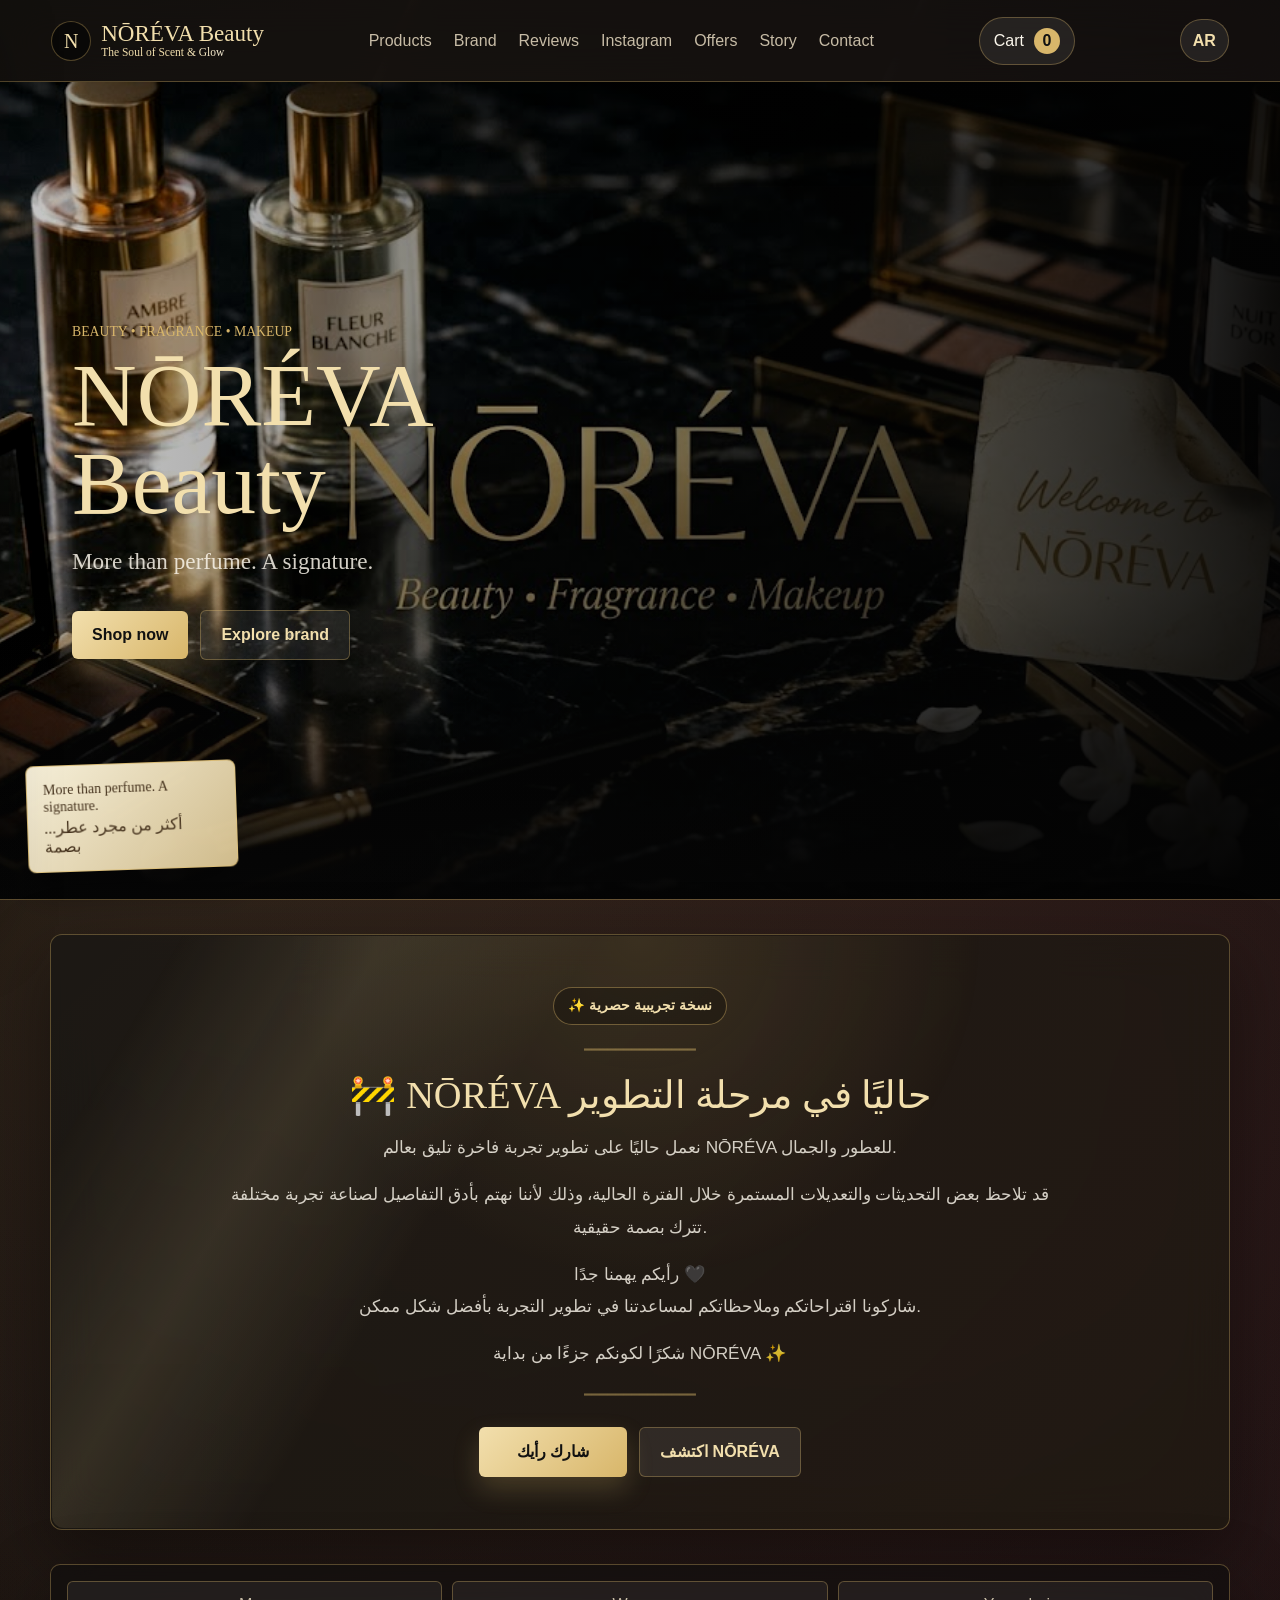
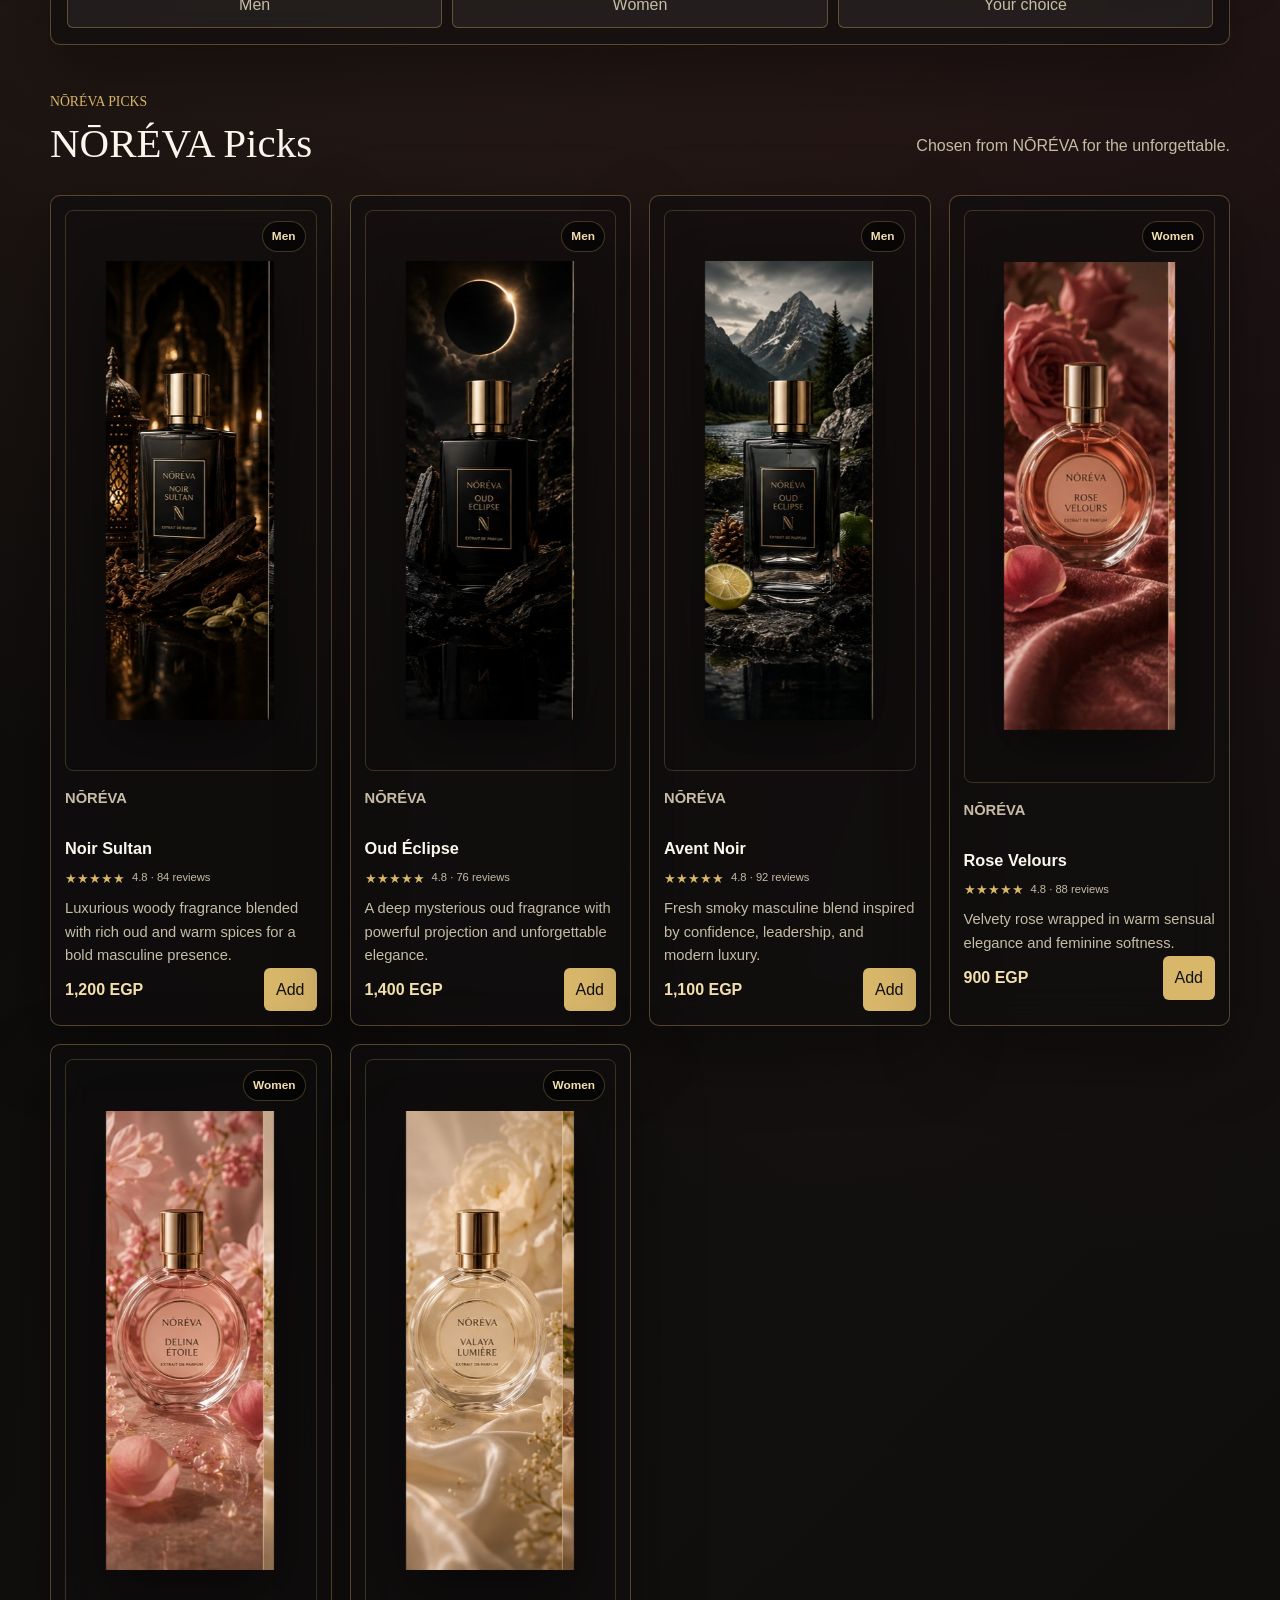
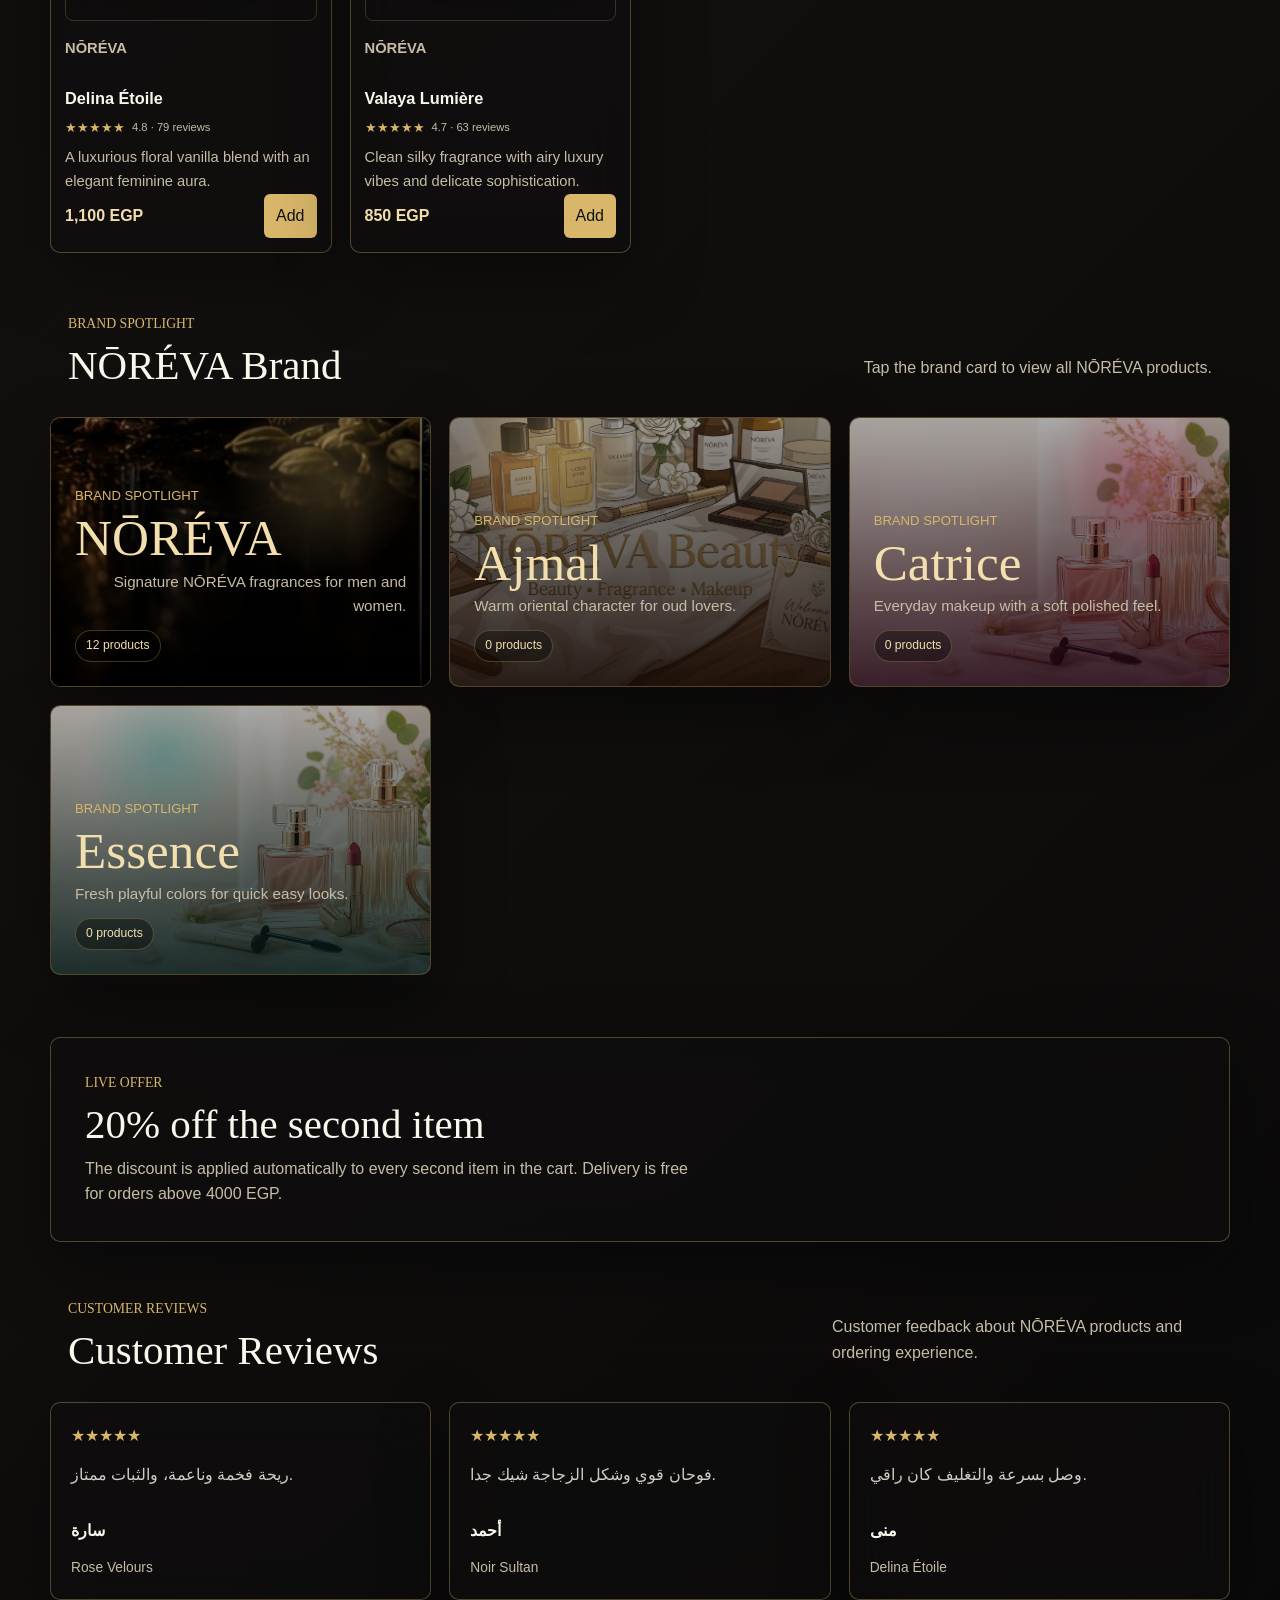
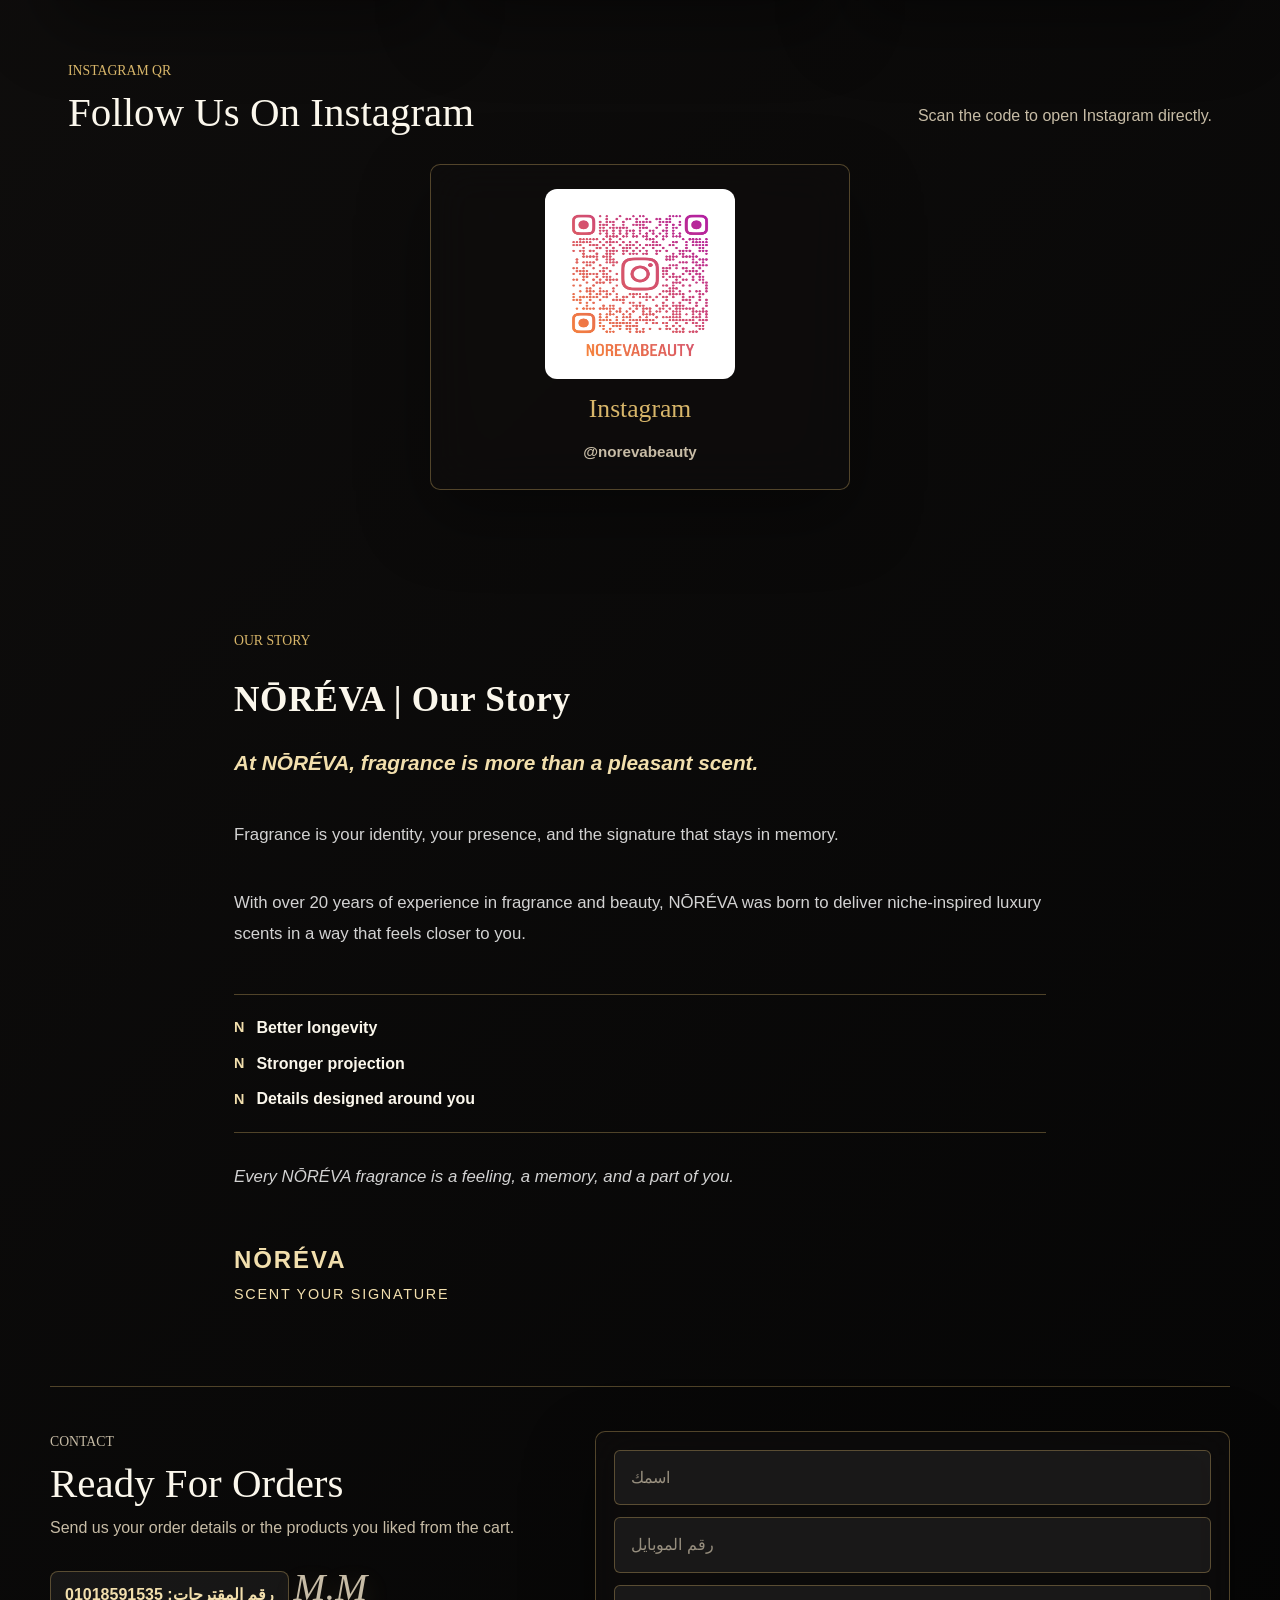
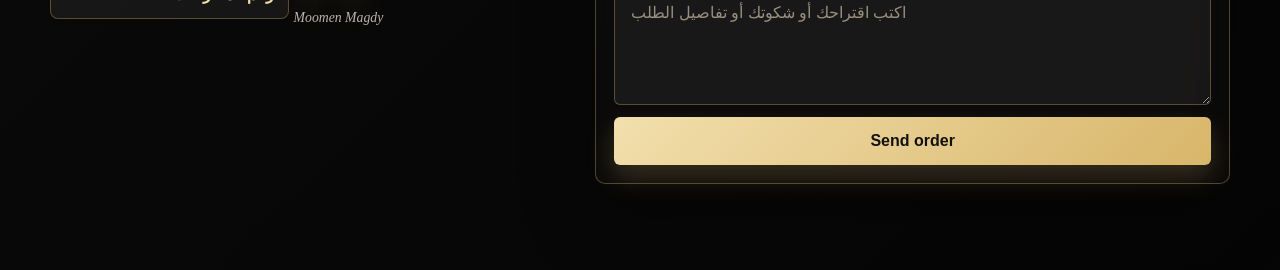
==== index.html @ b18ce64e "Send contact form to WhatsApp" ====
<!doctype html>
<html lang="ar" dir="rtl">
  <head>
    <meta charset="UTF-8" />
    <meta name="viewport" content="width=device-width, initial-scale=1.0" />
    <meta http-equiv="Cache-Control" content="no-cache, no-store, must-revalidate" />
    <meta http-equiv="Pragma" content="no-cache" />
    <meta http-equiv="Expires" content="0" />
    <title>NŌRÉVA Beauty | Luxury Niche Perfume</title>
    <meta name="description" content="NŌRÉVA Beauty luxury-inspired niche perfume brand. Premium oils, strong projection, long-lasting performance, and cash on delivery." />
    <meta property="og:type" content="website" />
    <meta property="og:site_name" content="NŌRÉVA Beauty" />
    <meta property="og:title" content="NŌRÉVA Beauty | Luxury Niche Perfume" />
    <meta property="og:description" content="More than perfume. A signature. Luxury-inspired fragrances for men and women." />
    <meta property="og:url" content="https://k76j7fq9mn-jpg.github.io/noreva-beauty/" />
    <meta property="og:image" content="https://k76j7fq9mn-jpg.github.io/noreva-beauty/assets/noreva-whatsapp-preview.jpeg?v=20260517-2" />
    <meta property="og:image:secure_url" content="https://k76j7fq9mn-jpg.github.io/noreva-beauty/assets/noreva-whatsapp-preview.jpeg?v=20260517-2" />
    <meta property="og:image:type" content="image/jpeg" />
    <meta property="og:image:width" content="1404" />
    <meta property="og:image:height" content="1124" />
    <meta property="og:locale" content="ar_EG" />
    <meta name="twitter:card" content="summary_large_image" />
    <meta name="twitter:title" content="NŌRÉVA Beauty | Luxury Niche Perfume" />
    <meta name="twitter:description" content="More than perfume. A signature." />
    <meta name="twitter:image" content="https://k76j7fq9mn-jpg.github.io/noreva-beauty/assets/noreva-whatsapp-preview.jpeg?v=20260517-2" />
    <link rel="stylesheet" href="https://unpkg.com/aos@2.3.1/dist/aos.css" />
    <link rel="stylesheet" href="styles.css?v=20260518-2" />
  </head>
  <body>
    <header class="site-header">
      <a class="brand" href="#" aria-label="NŌRÉVA Beauty">
        <span class="brand-mark">N</span>
        <span class="brand-copy">
          <span class="logo-name">NŌRÉVA Beauty</span>
          <span class="logo-tagline">The Soul of Scent & Glow</span>
        </span>
      </a>
      <nav class="nav" aria-label="التنقل الرئيسي">
        <a href="#products">المنتجات</a>
        <a href="#brandSpotlight">البراند</a>
        <a href="#reviews">الآراء</a>
        <a href="#social">إنستجرام</a>
        <a href="#offers">العروض</a>
        <a href="#story">القصة</a>
        <a href="#contact">تواصل</a>
      </nav>
      <button class="cart-toggle" type="button" aria-label="فتح السلة">
        <span>السلة</span>
        <strong id="cartCount">0</strong>
      </button>
      <button class="language-toggle" type="button" id="languageToggle" aria-label="Switch language">EN</button>
    </header>

    <main>
      <section class="hero">
        <video class="hero-video" autoplay muted loop playsinline webkit-playsinline preload="auto" poster="assets/noreva-hero.jpg">
          <source src="assets video/f_ba_f_b_b_c_f_d_c_mp_.mp4" type="video/mp4" />
          <img src="assets/noreva-hero.jpg" alt="NŌRÉVA Beauty perfume" />
        </video>
        <div class="hero-content" data-aos="fade-up" data-aos-duration="900">
          <p class="eyebrow">Beauty • Fragrance • Makeup</p>
          <h1>NŌRÉVA Beauty</h1>
          <p class="hero-subtitle">More than perfume. A signature.</p>
          <div class="hero-actions">
            <a class="primary-action" href="#products">تسوق الآن</a>
            <a class="secondary-action" href="#brandSpotlight">استعرض البراند</a>
          </div>
        </div>
      </section>

      <section class="exclusive-preview glass-panel" data-aos="fade-up" data-aos-duration="850">
        <p class="preview-label">✨ نسخة تجريبية حصرية</p>
        <div class="preview-divider" aria-hidden="true">━━━━━━━━━━━━━━</div>
        <h2>🚧 NŌRÉVA حاليًا في مرحلة التطوير</h2>
        <p>نعمل حاليًا على تطوير تجربة فاخرة تليق بعالم NŌRÉVA للعطور والجمال.</p>
        <p>
          قد تلاحظ بعض التحديثات والتعديلات المستمرة خلال الفترة الحالية،
          وذلك لأننا نهتم بأدق التفاصيل لصناعة تجربة مختلفة تترك بصمة حقيقية.
        </p>
        <p>
          رأيكم يهمنا جدًا 🖤
          <br />
          شاركونا اقتراحاتكم وملاحظاتكم لمساعدتنا في تطوير التجربة بأفضل شكل ممكن.
        </p>
        <p>شكرًا لكونكم جزءًا من بداية NŌRÉVA ✨</p>
        <div class="preview-divider" aria-hidden="true">━━━━━━━━━━━━━━</div>
        <div class="preview-actions">
          <a class="primary-action preview-action" href="#contact">شارك رأيك</a>
          <a class="secondary-action preview-action" href="#products">اكتشف NŌRÉVA</a>
        </div>
      </section>

      <section class="toolbar glass-panel" aria-label="بحث وتصفية المنتجات" data-aos="fade-up">
        <label class="search">
          <span>بحث</span>
          <input id="searchInput" type="search" placeholder="اكتب اسم المنتج أو البراند..." />
        </label>
        <div class="filters" role="group" aria-label="تصفية المنتجات">
          <button class="filter active" type="button" data-filter="all">الكل</button>
          <button class="filter" type="button" data-filter="perfume">بيرفيوم</button>
          <button class="filter" type="button" data-filter="men-fragrance">رجالي</button>
          <button class="filter" type="button" data-filter="women-fragrance">حريمي</button>
          <button class="filter filter-custom" type="button" data-filter="custom">من اختيارك</button>
          <button class="filter" type="button" data-filter="offer">عروض</button>
        </div>
        <label class="brand-select">
          <span>البراند</span>
          <select id="brandSelect" aria-label="اختيار البراند"></select>
        </label>
      </section>

      <section class="section-heading" id="products" data-aos="fade-up">
        <div>
          <p class="eyebrow">NŌRÉVA Picks</p>
          <h2>مختارات NŌRÉVA</h2>
        </div>
        <p>Chosen from NŌRÉVA for the unforgettable.</p>
      </section>
      <section class="products" id="productGrid" aria-live="polite"></section>

      <section class="brand-spotlight" id="brandSpotlight">
        <div class="section-heading compact" data-aos="fade-up">
          <div>
            <p class="eyebrow">Brand Spotlight</p>
            <h2>براند NŌRÉVA</h2>
          </div>
          <p>اضغط على كارت البراند لعرض كل أصناف نوفيرا.</p>
        </div>
        <div class="spotlight-grid"></div>
      </section>

      <section class="offer-band glass-panel" id="offers" data-aos="fade-up">
        <div>
          <p class="eyebrow" id="offerLabel">Live Offer</p>
          <h2 id="offerTitle">العرض الحالي</h2>
          <p class="offer-details" id="offerDetails">خصم على القطعة الثانية وشحن مجاني عند حد معين.</p>
        </div>
      </section>

      <section class="reviews-section" id="reviews">
        <div class="section-heading compact" data-aos="fade-up">
          <div>
            <p class="eyebrow">Customer Reviews</p>
            <h2>آراء العملاء</h2>
          </div>
          <p>آراء العملاء عن منتجات NŌRÉVA وتجربة الطلب.</p>
        </div>
        <div class="reviews-grid" id="reviewsGrid"></div>
      </section>

      <section class="social-section" id="social">
        <div class="section-heading compact" data-aos="fade-up">
          <div>
            <p class="eyebrow">Instagram QR</p>
            <h2>تابعنا على إنستجرام</h2>
          </div>
          <p>امسح الكود وافتح صفحة Instagram مباشرة.</p>
        </div>
        <div class="social-grid">
          <a class="social-card glass-panel" id="instagramLink" href="https://www.instagram.com/norevabeauty/" target="_blank" rel="noopener" data-aos="zoom-in">
            <img id="instagramQr" src="assets/norevabeauty-instagram-qr.png" alt="QR Code صفحة Instagram" />
            <span>Instagram</span>
            <strong>@norevabeauty</strong>
          </a>
        </div>
      </section>

      <section class="brand-story" id="story" data-aos="fade-up">
        <div class="brand-story-inner">
          <p class="eyebrow">Our Story</p>
          <h2>نوفيرا | القصة</h2>
          <p class="story-lead">في NŌRÉVA، العطر مش مجرد ريحة حلوة.</p>
          <p class="story-body">العطر هو هويتك، حضورك، والبصمة اللي بتفضل في الذاكرة حتى بعد ما تمشي.</p>
          <p class="story-body">بعد خبرة تمتد لأكثر من 20 عاما في عالم العطور والجمال، ولدت NŌRÉVA برؤية مختلفة: تقديم تجربة عطرية فاخرة مستوحاة من عالم العطور النيش وأشهر الروائح العالمية، لكن بأسلوب أقرب إليك.</p>
          <div class="story-features">
            <div class="story-feature"><span class="story-feature-icon">N</span><span>ثبات أفضل</span></div>
            <div class="story-feature"><span class="story-feature-icon">N</span><span>فوحان أقوى</span></div>
            <div class="story-feature"><span class="story-feature-icon">N</span><span>تفاصيل مصممة بطريقتك أنت</span></div>
          </div>
          <p class="story-closing">كل عطر من NŌRÉVA هو حالة، ذكرى، وجزء منك.</p>
          <div class="story-signature">
            <span class="brand-name-story">NŌRÉVA</span>
            <span class="story-tagline">Scent Your Signature</span>
          </div>
        </div>
      </section>

      <section class="contact" id="contact">
        <div data-aos="fade-up">
          <p class="eyebrow">Contact</p>
          <h2>جاهزين للطلبات والاستفسار</h2>
          <p>اكتب لنا تفاصيل الطلب، أو ابعت أسماء المنتجات اللي عجبتك من السلة.</p>
          <a class="suggestions-phone" href="tel:01018591535">رقم المقترحات: 01018591535</a>
          <p class="signature-line"><span>M.M</span><strong>Moomen Magdy</strong></p>
        </div>
        <form class="contact-form glass-panel" data-aos="fade-up" data-aos-delay="120">
          <input name="contactName" type="text" placeholder="اسمك" aria-label="اسمك" required />
          <input name="contactPhone" type="tel" placeholder="رقم الموبايل" aria-label="رقم الموبايل" />
          <textarea name="contactMessage" placeholder="اكتب اقتراحك أو شكوتك أو تفاصيل الطلب" aria-label="تفاصيل الطلب" required></textarea>
          <button class="primary-action" type="submit">إرسال الطلب</button>
        </form>
      </section>
    </main>

    <aside class="cart-panel" id="cartPanel" aria-label="سلة التسوق" aria-hidden="true">
      <div class="cart-header">
        <h2>سلة التسوق</h2>
        <button class="icon-button" type="button" id="closeCart" aria-label="إغلاق السلة">×</button>
      </div>
      <div class="cart-offer-note" id="cartOfferNote">
        <strong>عرض نوفيرا</strong>
        <span>20% خصم على القطعة الثانية يتحسب تلقائيا في السلة.</span>
      </div>
      <div class="cart-items" id="cartItems"></div>
      <div class="cart-footer">
        <div class="cart-totals">
          <div class="cart-total-row"><span>قبل الخصم</span><strong id="cartSubtotalDisplay">0 جنيه</strong></div>
          <div class="cart-total-row cart-discount-row" id="cartDiscountRow" style="display:none"><span>الخصم</span><strong id="cartDiscountDisplay" class="discount-amount">- 0 جنيه</strong></div>
          <div class="cart-total-row cart-total-final"><span>الإجمالي</span><strong id="cartTotal">0 جنيه</strong></div>
        </div>
        <button class="primary-action checkout" type="button">إتمام الطلب</button>
      </div>
    </aside>

    <section class="product-modal" id="productModal" aria-hidden="true" aria-label="تفاصيل المنتج">
      <div class="product-detail-card glass-panel">
        <button class="icon-button product-close" type="button" id="closeProductModal" aria-label="إغلاق تفاصيل المنتج">×</button>
        <div id="productDetailBody"></div>
      </div>
    </section>

    <section class="order-modal" id="orderModal" aria-hidden="true" aria-label="إتمام الطلب">
      <div class="order-card glass-panel">
        <button class="icon-button order-close" type="button" id="closeOrderModal" aria-label="إغلاق إتمام الطلب">×</button>
        <div id="checkoutStep">
          <p class="eyebrow">Checkout</p>
          <h2>بيانات الطلب والدفع</h2>
          <p class="order-note">الدفع عند الاستلام فقط. اكتب بيانات التوصيل وسيتم تجهيز رسالة واتساب بالطلب.</p>
          <form class="checkout-form" id="checkoutForm">
            <div class="form-grid">
              <input id="customerName" type="text" placeholder="اسم العميل" required />
              <input id="customerPhone" type="tel" placeholder="رقم الموبايل" required />
              <input id="customerCity" type="text" placeholder="المدينة / المنطقة" required />
              <input id="customerAddress" type="text" placeholder="العنوان" required />
            </div>
            <label class="payment-choice"><span>منطقة التوصيل</span><select id="deliveryArea"></select></label>
            <p class="delivery-status" id="deliveryStatus"></p>
            <p class="cash-note">طريقة الدفع: الدفع عند الاستلام</p>
            <label class="order-comment">
              <span>ملاحظات على الطلب</span>
              <textarea id="customerNotes" name="customerNotes" rows="3" placeholder="مثلا: ميعاد مناسب للتوصيل، تفاصيل العنوان، أو أي ملاحظة للطلب"></textarea>
            </label>
            <div class="order-summary" id="checkoutSummary"></div>
            <button class="primary-action checkout-submit" type="submit">تأكيد الطلب</button>
          </form>
        </div>
        <div id="receiptStep" hidden>
          <p class="eyebrow">Receipt</p>
          <h2>فاتورة الطلب</h2>
          <div class="receipt-layout">
            <div class="order-summary" id="orderSummary"></div>
            <div class="rating-qr"><img id="ratingQr" alt="QR Code تقييم التجربة" /><strong>QR لتقييم التجربة</strong><span>امسح الكود بعد الطلب واكتب رأيك في NŌRÉVA.</span></div>
          </div>
          <div class="order-next"><strong>الخطوة التالية</strong><span>اضغط زر واتساب لإرسال الطلب كاملا، وبعدها يتم تأكيد التوصيل والدفع عند الاستلام.</span></div>
          <a class="primary-action whatsapp-order" id="whatsappOrderLink" href="#" target="_blank" rel="noopener">إرسال الطلب على واتساب</a>
        </div>
      </div>
    </section>

    <section class="taste-modal" id="tasteModal" aria-hidden="true" aria-label="اختيار ذوق العميل">
      <div class="taste-card glass-panel">
        <button class="icon-button taste-close" type="button" id="closeTasteModal" aria-label="إغلاق اختيار الذوق">×</button>
        <p class="eyebrow">NŌRÉVA Match</p>
        <h2>اختار ذوقك</h2>
        <p class="taste-intro">جاوب كام اختيار سريع، ونرشح لك عطر مناسب لشخصيتك.</p>
        <form class="taste-form" id="tasteForm">
          <label>
            <span>بتستخدم إيه غالبًا؟</span>
            <select name="currentScent" required>
              <option value="عطور هادئة">عطور هادئة</option>
              <option value="عطور قوية">عطور قوية</option>
              <option value="عود وشرقي">عود وشرقي</option>
              <option value="فريش وحمضي">فريش وحمضي</option>
              <option value="فانيليا وسويت">فانيليا وسويت</option>
            </select>
            <input name="currentScentOther" type="text" placeholder="أخرى: اكتب نوع أو اسم عطر بتحبه" />
          </label>
          <label>
            <span>تحب الستايل يكون؟</span>
            <select name="style" required>
              <option value="Sport">Sport</option>
              <option value="Classic">Classic</option>
              <option value="Soft">ناعم</option>
              <option value="Luxury">فاخر</option>
              <option value="Bold">قوي ولافت</option>
            </select>
            <input name="styleOther" type="text" placeholder="أخرى: اكتب الستايل بطريقتك" />
          </label>
          <label>
            <span>المناسبة الأساسية؟</span>
            <select name="occasion" required>
              <option value="استخدام يومي">استخدام يومي</option>
              <option value="خروجات ومناسبات">خروجات ومناسبات</option>
              <option value="شغل">شغل</option>
              <option value="هدايا">هدايا</option>
            </select>
            <input name="occasionOther" type="text" placeholder="أخرى: مناسبة معينة أو استخدام خاص" />
          </label>
          <label>
            <span>عايز الثبات؟</span>
            <select name="performance" required>
              <option value="متوسط وناعم">متوسط وناعم</option>
              <option value="قوي">قوي</option>
              <option value="قوي جدًا">قوي جدًا</option>
            </select>
            <input name="performanceOther" type="text" placeholder="أخرى: اكتب درجة الثبات أو الفوحان اللي تحبها" />
          </label>
          <label>
            <span>بتدخن؟</span>
            <select name="smoking" required>
              <option value="لا">لا</option>
              <option value="نعم">نعم</option>
              <option value="أحيانا">أحيانا</option>
            </select>
            <input name="smokingOther" type="text" placeholder="أخرى: اكتب أي تفصيلة مهمة عن الاستخدام" />
          </label>
          <input name="customerName" type="text" placeholder="اسمك" />
          <input name="customerPhone" type="tel" placeholder="رقم الموبايل" />
          <button class="primary-action" type="submit">ابعت اختياراتي على واتساب</button>
        </form>
      </div>
    </section>

    <a class="floating-sticker" href="#products" aria-label="Welcome to NŌRÉVA"><span>Welcome to NŌRÉVA</span><strong>Your New Addiction Starts Here.</strong></a>
    <div class="overlay" id="overlay"></div>

    <script src="https://unpkg.com/aos@2.3.1/dist/aos.js"></script>
    <script src="products-data.js?v=20260518-2"></script>
    <script src="script.js?v=20260518-2"></script>
  </body>
</html>
---- styles.css ----
:root {
  --ink: #fbf7ec;
  --muted: #c7bca6;
  --paper: #070707;
  --surface: rgba(15, 14, 13, 0.62);
  --surface-strong: rgba(8, 8, 8, 0.78);
  --line: rgba(216, 182, 106, 0.34);
  --gold: #d8b66a;
  --soft-gold: #f2dfad;
  --berry: #a31f45;
  --teal: #0f766e;
  --shadow: 0 26px 70px rgba(0, 0, 0, 0.38);
  --serif: "Didot", "Bodoni 72", "Cormorant Garamond", "Times New Roman", serif;
}

* {
  box-sizing: border-box;
}

html {
  scroll-behavior: smooth;
  max-width: 100%;
  overflow-x: hidden;
}

body {
  margin: 0;
  max-width: 100%;
  min-height: 100vh;
  overflow-x: hidden;
  background:
    radial-gradient(circle at 18% 10%, rgba(216, 182, 106, 0.16), transparent 28%),
    radial-gradient(circle at 84% 18%, rgba(163, 31, 69, 0.12), transparent 30%),
    linear-gradient(135deg, #050505, #12100f 45%, #050505);
  color: var(--ink);
  font-family: Tahoma, Arial, sans-serif;
  line-height: 1.6;
}

body::before {
  content: "";
  position: fixed;
  inset: 0;
  z-index: -1;
  background:
    linear-gradient(115deg, transparent 0 24%, rgba(216, 182, 106, 0.08) 24.2%, transparent 25% 54%, rgba(255, 255, 255, 0.055) 54.2%, transparent 55%),
    linear-gradient(28deg, transparent 0 38%, rgba(216, 182, 106, 0.06) 38.2%, transparent 39% 100%);
  opacity: 0.75;
}

a {
  color: inherit;
  text-decoration: none;
}

.is-ltr {
  direction: ltr;
}

.is-ltr .product-card,
.is-ltr .review-card,
.is-ltr .order-card,
.is-ltr .product-detail-card,
.is-ltr .cart-panel,
.is-ltr .contact {
  text-align: left;
}

button,
input,
textarea,
select {
  font: inherit;
}

.glass-panel,
.site-header,
.cart-panel {
  background: var(--surface);
  border: 1px solid var(--line);
  box-shadow: var(--shadow);
  backdrop-filter: blur(22px);
}

.site-header {
  position: sticky;
  top: 0;
  z-index: 20;
  display: flex;
  align-items: center;
  justify-content: space-between;
  gap: 24px;
  min-height: 82px;
  padding: 12px clamp(18px, 4vw, 56px);
  border-width: 0 0 1px;
}

.brand,
.nav,
.cart-toggle,
.hero-actions,
.filters {
  display: flex;
  align-items: center;
}

.brand {
  gap: 10px;
}

.brand-mark {
  display: grid;
  place-items: center;
  width: 40px;
  height: 40px;
  border: 1px solid var(--line);
  border-radius: 50%;
  color: var(--soft-gold);
  background: rgba(0, 0, 0, 0.48);
  font-family: var(--serif);
  font-size: 1.25rem;
  font-weight: 300;
}

.brand-copy {
  display: grid;
  gap: 1px;
}

.logo-name {
  color: var(--soft-gold);
  font-family: var(--serif);
  font-size: clamp(1.08rem, 1.8vw, 1.48rem);
  font-weight: 300;
  line-height: 1;
}

.logo-tagline {
  color: var(--muted);
  font-family: var(--serif);
  font-size: 0.72rem;
  font-weight: 300;
  line-height: 1.2;
}

.nav {
  gap: 22px;
  color: var(--muted);
}

.nav a {
  padding: 8px 0;
  transition: color 0.2s ease;
}

.nav a:hover {
  color: var(--gold);
}

.cart-toggle,
.language-toggle,
.filter,
.icon-button,
.primary-action,
.secondary-action,
.add-button,
.spotlight-card {
  border: 0;
  cursor: pointer;
}

.cart-toggle {
  gap: 10px;
  min-height: 44px;
  padding: 10px 14px;
  border: 1px solid var(--line);
  border-radius: 999px;
  color: var(--ink);
  background: rgba(255, 255, 255, 0.08);
}

.language-toggle {
  min-height: 40px;
  min-width: 48px;
  padding: 8px 12px;
  border: 1px solid var(--line);
  border-radius: 999px;
  color: var(--soft-gold);
  background: rgba(255, 255, 255, 0.08);
  font-weight: 900;
}

.cart-toggle strong {
  display: grid;
  place-items: center;
  min-width: 26px;
  height: 26px;
  border-radius: 50%;
  color: #111;
  background: var(--gold);
}

.hero {
  position: relative;
  min-height: calc(100vh - 82px);
  display: grid;
  align-items: center;
  overflow: hidden;
  border-bottom: 1px solid var(--line);
}

.hero img,
.hero-video {
  position: absolute;
  inset: 0;
  width: 100%;
  height: 100%;
  object-fit: cover;
  filter: saturate(1.06) contrast(1.04);
}

.hero::after {
  content: "";
  position: absolute;
  inset: 0;
  background:
    linear-gradient(90deg, rgba(3, 3, 3, 0.2), rgba(3, 3, 3, 0.5) 48%, rgba(3, 3, 3, 0.92)),
    linear-gradient(0deg, rgba(7, 7, 7, 0.98), transparent 38%);
}

.hero-content {
  position: relative;
  z-index: 1;
  max-width: 660px;
  padding: 8vh clamp(22px, 6vw, 72px);
}

.eyebrow {
  margin: 0 0 8px;
  color: var(--gold);
  font-family: var(--serif);
  font-size: 0.86rem;
  font-weight: 300;
  text-transform: uppercase;
}

h1,
h2,
p {
  margin-top: 0;
}

h1 {
  margin-bottom: 16px;
  color: var(--soft-gold);
  font-family: var(--serif);
  font-size: clamp(3rem, 7vw, 6.6rem);
  font-weight: 300;
  line-height: 0.98;
  max-width: 10ch;
}

h2 {
  margin-bottom: 8px;
  color: var(--ink);
  font-family: var(--serif);
  font-size: clamp(1.75rem, 3.2vw, 2.9rem);
  font-weight: 300;
  line-height: 1.12;
}

.hero-subtitle {
  max-width: 430px;
  color: rgba(251, 247, 236, 0.84);
  font-family: var(--serif);
  font-size: clamp(1.16rem, 2vw, 1.45rem);
  font-weight: 300;
}

.hero-actions {
  gap: 12px;
  flex-wrap: wrap;
  margin-top: 30px;
}

.primary-action,
.secondary-action {
  display: inline-flex;
  align-items: center;
  justify-content: center;
  min-height: 46px;
  padding: 11px 20px;
  border-radius: 6px;
  font-weight: 800;
}

.primary-action {
  color: #111;
  background: linear-gradient(135deg, var(--soft-gold), var(--gold));
  box-shadow: 0 12px 26px rgba(216, 182, 106, 0.22);
}

.secondary-action {
  color: var(--soft-gold);
  background: rgba(255, 255, 255, 0.08);
  border: 1px solid var(--line);
}

.toolbar,
.exclusive-preview,
.section-heading,
.products,
.brand-spotlight,
.offer-band,
.contact {
  width: min(1180px, calc(100% - 36px));
  margin-inline: auto;
}

.exclusive-preview {
  position: relative;
  display: grid;
  justify-items: center;
  gap: 14px;
  margin-top: 34px;
  padding: clamp(28px, 5vw, 52px) clamp(18px, 5vw, 72px);
  overflow: hidden;
  text-align: center;
  border-radius: 12px;
  background:
    linear-gradient(135deg, rgba(255, 255, 255, 0.035), rgba(216, 182, 106, 0.075)),
    rgba(8, 7, 6, 0.62);
}

.exclusive-preview::before {
  content: "";
  position: absolute;
  inset: 1px;
  pointer-events: none;
  border-radius: inherit;
  background:
    linear-gradient(120deg, transparent 8%, rgba(246, 225, 166, 0.14), transparent 36%),
    radial-gradient(circle at 50% 0%, rgba(216, 182, 106, 0.18), transparent 42%);
  opacity: 0.82;
}

.exclusive-preview > * {
  position: relative;
  z-index: 1;
}

.preview-label {
  display: inline-flex;
  align-items: center;
  justify-content: center;
  min-height: 34px;
  margin: 0;
  padding: 7px 14px;
  border: 1px solid rgba(216, 182, 106, 0.42);
  border-radius: 999px;
  color: var(--soft-gold);
  background: rgba(0, 0, 0, 0.26);
  font-size: 0.86rem;
  font-weight: 800;
}

.preview-divider {
  max-width: 100%;
  overflow: hidden;
  color: rgba(216, 182, 106, 0.48);
  font-size: 0.82rem;
  letter-spacing: 0;
  white-space: nowrap;
}

.exclusive-preview h2 {
  max-width: 760px;
  margin: 0;
  color: var(--soft-gold);
  font-size: clamp(1.75rem, 3vw, 3rem);
}

.exclusive-preview p:not(.preview-label) {
  max-width: 820px;
  margin: 0;
  color: rgba(251, 247, 236, 0.82);
  font-size: clamp(1rem, 1.35vw, 1.18rem);
  line-height: 1.9;
}

.preview-actions {
  display: flex;
  flex-wrap: wrap;
  justify-content: center;
  gap: 12px;
  margin-top: 8px;
}

.preview-action {
  min-width: 148px;
  transition:
    transform 0.22s ease,
    box-shadow 0.22s ease,
    border-color 0.22s ease,
    background 0.22s ease;
}

.preview-action:hover,
.preview-action:focus-visible {
  transform: translateY(-2px);
}

.preview-actions .primary-action:hover,
.preview-actions .primary-action:focus-visible {
  box-shadow: 0 18px 34px rgba(216, 182, 106, 0.28);
}

.preview-actions .secondary-action:hover,
.preview-actions .secondary-action:focus-visible {
  border-color: rgba(216, 182, 106, 0.72);
  background: rgba(216, 182, 106, 0.12);
}

.toolbar {
  display: grid;
  grid-template-columns: 1fr;
  gap: 16px;
  margin-top: 34px;
  padding: 16px;
  border-radius: 10px;
}

.toolbar .search,
.toolbar .brand-select,
.filter[data-filter="all"],
.filter[data-filter="perfume"],
.filter[data-filter="offer"] {
  display: none;
}

.search,
.brand-select {
  display: flex;
  align-items: center;
  gap: 12px;
  padding: 10px 14px;
  background: rgba(255, 255, 255, 0.06);
  border: 1px solid var(--line);
  border-radius: 8px;
}

.search span,
.brand-select span {
  color: var(--muted);
  font-weight: 700;
}

.search input,
.brand-select select {
  width: 100%;
  border: 0;
  outline: 0;
  color: var(--ink);
  background: transparent;
}

.search input::placeholder {
  color: rgba(199, 188, 166, 0.7);
}

.brand-select select {
  cursor: pointer;
}

.brand-select option {
  color: #111;
}

.filters {
  display: grid;
  grid-template-columns: repeat(3, minmax(0, 1fr));
  gap: 10px;
}

.filter {
  min-height: 44px;
  padding: 10px 16px;
  border: 1px solid var(--line);
  border-radius: 6px;
  color: var(--muted);
  background: rgba(255, 255, 255, 0.06);
}

.filter-custom {
  display: block;
}

.filter.active {
  color: #111;
  background: var(--gold);
  border-color: var(--gold);
}

.section-heading {
  display: flex;
  align-items: end;
  justify-content: space-between;
  gap: 18px;
  padding: 46px 0 20px;
}

.section-heading > p {
  max-width: 380px;
  color: var(--muted);
}

.products {
  display: grid;
  grid-template-columns: repeat(4, minmax(0, 1fr));
  gap: 18px;
  padding-bottom: 60px;
}

.product-card {
  display: grid;
  gap: 14px;
  padding: 14px;
  border-radius: 10px;
  cursor: pointer;
  opacity: 0;
  transform: translateY(18px) scale(0.985);
  transition: opacity 0.48s ease var(--reveal-delay, 0ms),
              border-color 0.28s ease,
              box-shadow 0.38s ease,
              transform 0.48s cubic-bezier(0.22, 1, 0.36, 1) var(--reveal-delay, 0ms);
}

.product-card.is-revealed {
  opacity: 1;
  transform: translateY(0) scale(1);
}

.product-card:hover,
.product-card:focus-visible {
  border-color: rgba(216, 182, 106, 0.68);
  transform: translateY(-2px);
  outline: 0;
}

.product-visual {
  position: relative;
  display: grid;
  place-items: center;
  min-height: 190px;
  overflow: hidden;
  border: 1px solid rgba(216, 182, 106, 0.22);
  border-radius: 8px;
  background: linear-gradient(140deg, var(--tone-a), var(--tone-b));
}

.product-visual::before {
  content: "";
  width: var(--shape-w);
  height: var(--shape-h);
  border-radius: var(--shape-r);
  background: linear-gradient(160deg, rgba(255, 255, 255, 0.82), var(--tone-c));
  box-shadow: inset 0 -16px 30px rgba(255, 255, 255, 0.16), 0 24px 44px rgba(0, 0, 0, 0.42);
}

.product-visual.has-image::before {
  display: none;
}

.product-image {
  width: 82%;
  height: 82%;
  object-fit: contain;
  filter: drop-shadow(0 22px 28px rgba(0, 0, 0, 0.42));
  transition: transform 0.42s cubic-bezier(0.22, 1, 0.36, 1);
  will-change: transform;
}

.product-card:hover .product-image {
  transform: scale(1.04);
}

.tag {
  position: absolute;
  top: 10px;
  right: 10px;
  padding: 5px 9px;
  border: 1px solid rgba(216, 182, 106, 0.28);
  border-radius: 999px;
  color: var(--soft-gold);
  background: rgba(0, 0, 0, 0.52);
  font-size: 0.74rem;
  font-weight: 700;
}

.product-brand {
  display: inline-block;
  margin-bottom: 4px;
  color: var(--gold);
  font-size: 0.78rem;
  font-weight: 800;
  letter-spacing: 0;
  text-transform: uppercase;
}

.product-card h3 {
  margin: 0;
  font-size: 1.02rem;
}

.rating-row {
  display: flex;
  align-items: center;
  gap: 7px;
  margin: 6px 0 8px;
  color: var(--gold);
  font-size: 0.84rem;
}

.rating-row strong {
  color: var(--ink);
}

.rating-row small {
  color: var(--muted);
}

.product-card p {
  min-height: 48px;
  margin-bottom: 0;
  color: var(--muted);
  font-size: 0.92rem;
}

.product-details {
  min-height: auto;
  margin-top: 10px;
  padding-top: 10px;
  border-top: 1px solid rgba(216, 182, 106, 0.18);
  color: rgba(251, 247, 236, 0.78);
  font-size: 0.86rem;
}

.product-bottom {
  display: flex;
  align-items: center;
  justify-content: space-between;
  gap: 12px;
}

.price {
  font-weight: 900;
  color: var(--soft-gold);
}

.add-button {
  min-height: 40px;
  padding: 9px 12px;
  border-radius: 6px;
  color: #111;
  background: var(--gold);
}

.brand-spotlight {
  padding-bottom: 62px;
}

.section-heading.compact {
  padding-top: 0;
}

.spotlight-grid {
  display: grid;
  grid-template-columns: repeat(3, minmax(0, 1fr));
  gap: 18px;
}

.brand-card {
  position: relative;
  min-height: 270px;
  display: grid;
  align-content: end;
  justify-items: start;
  gap: 6px;
  overflow: hidden;
  padding: 24px;
  border: 1px solid var(--line);
  border-radius: 10px;
  color: var(--ink);
  text-align: right;
  isolation: isolate;
  cursor: pointer;
  transition: transform 0.42s cubic-bezier(0.22, 1, 0.36, 1),
              border-color 0.32s ease,
              box-shadow 0.42s ease;
}

.brand-card img {
  position: absolute;
  inset: 0;
  z-index: -2;
  width: 100%;
  height: 100%;
  object-fit: cover;
  object-position: center bottom;
  filter: saturate(0.95) brightness(0.72);
  transform: scale(1.02);
  transition: transform 0.8s cubic-bezier(0.22, 1, 0.36, 1),
              filter 0.45s ease;
}

.brand-card::after {
  content: "";
  position: absolute;
  inset: 0;
  z-index: -1;
  background: linear-gradient(180deg, rgba(0, 0, 0, 0.08), rgba(0, 0, 0, 0.82));
}

.brand-card.noreva::after {
  background:
    radial-gradient(circle at 72% 22%, rgba(216, 182, 106, 0.24), transparent 28%),
    linear-gradient(180deg, rgba(0, 0, 0, 0.06), rgba(0, 0, 0, 0.84));
}

.brand-card.ajmal::after {
  background:
    radial-gradient(circle at 24% 18%, rgba(216, 182, 106, 0.32), transparent 26%),
    linear-gradient(180deg, rgba(0, 0, 0, 0.12), rgba(22, 10, 4, 0.88));
}

.brand-card.catrice::after {
  background:
    radial-gradient(circle at 76% 20%, rgba(163, 31, 69, 0.34), transparent 26%),
    linear-gradient(180deg, rgba(0, 0, 0, 0.08), rgba(38, 9, 22, 0.86));
}

.brand-card.essence::after {
  background:
    radial-gradient(circle at 30% 18%, rgba(15, 118, 110, 0.32), transparent 24%),
    linear-gradient(180deg, rgba(0, 0, 0, 0.08), rgba(5, 26, 24, 0.86));
}

.brand-card:hover,
.brand-card:focus-visible {
  transform: translateY(-5px) scale(1.012);
  border-color: var(--soft-gold);
  box-shadow: 0 28px 58px rgba(0, 0, 0, 0.52), 0 0 0 1px rgba(242, 223, 173, 0.14);
  outline: 0;
}

.brand-card:hover img,
.brand-card:focus-visible img {
  filter: saturate(1.06) brightness(0.82);
  transform: scale(1.08);
}

.brand-card span {
  color: var(--gold);
  font-size: 0.82rem;
  text-transform: uppercase;
}

.brand-card strong {
  color: var(--soft-gold);
  font-family: var(--serif);
  font-size: clamp(2rem, 4vw, 3.6rem);
  font-weight: 300;
  line-height: 1;
}

.brand-card small {
  color: var(--muted);
  font-size: 0.95rem;
}

.brand-card em {
  display: inline-flex;
  width: fit-content;
  margin-top: 6px;
  padding: 5px 10px;
  border: 1px solid rgba(216, 182, 106, 0.28);
  border-radius: 999px;
  color: var(--soft-gold);
  background: rgba(0, 0, 0, 0.38);
  font-size: 0.76rem;
  font-style: normal;
}

.spotlight-card {
  position: relative;
  min-height: 260px;
  display: grid;
  align-content: end;
  justify-items: start;
  overflow: hidden;
  padding: 24px;
  border: 1px solid var(--line);
  border-radius: 10px;
  color: var(--ink);
  text-align: right;
  box-shadow: var(--shadow);
  isolation: isolate;
}

.spotlight-card::before {
  content: "";
  position: absolute;
  inset: 0;
  z-index: -2;
  background: var(--spotlight-bg);
}

.spotlight-card::after {
  content: "";
  position: absolute;
  inset: 0;
  z-index: -1;
  background: linear-gradient(180deg, rgba(0, 0, 0, 0.1), rgba(0, 0, 0, 0.78));
}

.spotlight-card.ajmal {
  --spotlight-bg:
    radial-gradient(circle at 25% 20%, rgba(216, 182, 106, 0.7), transparent 22%),
    linear-gradient(135deg, #070707, #2c1d0f 52%, #060606);
}

.spotlight-card.catrice {
  --spotlight-bg:
    radial-gradient(circle at 70% 20%, rgba(163, 31, 69, 0.7), transparent 24%),
    linear-gradient(135deg, #090809, #3d1424 54%, #080808);
}

.spotlight-card.essence {
  --spotlight-bg:
    radial-gradient(circle at 30% 18%, rgba(15, 118, 110, 0.65), transparent 24%),
    linear-gradient(135deg, #070909, #12312d 56%, #060606);
}

.spotlight-card span {
  color: var(--soft-gold);
  font-family: var(--serif);
  font-size: clamp(2rem, 4vw, 3.7rem);
  font-weight: 300;
  line-height: 1;
}

.spotlight-card strong {
  color: var(--muted);
  font-size: 0.95rem;
}

.spotlight-card.brand-chip {
  min-height: 150px;
}

.spotlight-card.brand-chip span {
  font-size: clamp(1.35rem, 2.5vw, 2.15rem);
}

.offer-band {
  display: flex;
  align-items: center;
  justify-content: space-between;
  gap: 20px;
  margin-bottom: 56px;
  padding: 34px;
  border-radius: 10px;
}

.offer-details {
  max-width: 620px;
  margin-bottom: 0;
  color: var(--muted);
}

.reviews-section {
  width: min(1180px, calc(100% - 36px));
  margin-inline: auto;
  padding-bottom: 60px;
}

.social-section {
  width: min(1180px, calc(100% - 36px));
  margin-inline: auto;
  padding-bottom: 60px;
}

.reviews-grid {
  display: grid;
  grid-template-columns: repeat(3, minmax(0, 1fr));
  gap: 18px;
}

.review-card {
  display: grid;
  gap: 14px;
  padding: 20px;
  border-radius: 10px;
}

.review-stars {
  color: var(--gold);
}

.review-card p {
  color: rgba(251, 247, 236, 0.82);
}

.review-card div:last-child {
  display: grid;
  gap: 2px;
}

.review-card span {
  color: var(--muted);
  font-size: 0.86rem;
}

.social-grid {
  display: grid;
  grid-template-columns: minmax(0, 420px);
  justify-content: center;
  gap: 18px;
}

.social-card {
  display: grid;
  justify-items: center;
  gap: 10px;
  padding: 24px;
  border-radius: 10px;
  text-align: center;
  transition: transform 0.2s ease, border-color 0.2s ease;
}

.social-card:hover {
  transform: translateY(-4px);
  border-color: rgba(216, 182, 106, 0.68);
}

.social-card img {
  width: min(190px, 72vw);
  height: min(190px, 72vw);
  padding: 10px;
  border-radius: 12px;
  background: #fff;
}

.social-card span {
  color: var(--gold);
  font-family: var(--serif);
  font-size: 1.6rem;
  font-weight: 300;
}

.social-card strong {
  color: var(--muted);
  font-size: 0.95rem;
}

.contact {
  display: grid;
  grid-template-columns: 0.9fr 1.1fr;
  gap: 26px;
  padding: 44px 0 86px;
  border-top: 1px solid var(--line);
}

.contact p {
  color: var(--muted);
}

.suggestions-phone {
  display: inline-flex;
  margin-top: 10px;
  padding: 10px 14px;
  border: 1px solid var(--line);
  border-radius: 8px;
  color: var(--soft-gold);
  background: rgba(255, 255, 255, 0.06);
  font-weight: 800;
}

.signature-line {
  display: inline-grid;
  gap: 2px;
  margin-top: 14px;
  color: var(--soft-gold);
}

.signature-line span {
  font-family: var(--serif);
  font-size: clamp(1.7rem, 3vw, 2.45rem);
  font-style: italic;
  font-weight: 300;
  line-height: 0.9;
  text-shadow: 0 10px 26px rgba(216, 182, 106, 0.22);
}

.signature-line strong {
  color: rgba(251, 247, 236, 0.72);
  font-family: var(--serif);
  font-size: 0.86rem;
  font-style: italic;
  font-weight: 300;
  letter-spacing: 0;
}

.contact-form {
  display: grid;
  gap: 12px;
  padding: 18px;
  border-radius: 10px;
}

.contact-form input,
.contact-form textarea {
  width: 100%;
  padding: 14px 16px;
  border: 1px solid var(--line);
  border-radius: 6px;
  color: var(--ink);
  background: rgba(255, 255, 255, 0.06);
  outline-color: var(--gold);
}

.contact-form input::placeholder,
.contact-form textarea::placeholder {
  color: rgba(199, 188, 166, 0.72);
}

.contact-form textarea {
  min-height: 120px;
  resize: vertical;
}

.cart-panel {
  position: fixed;
  top: 0;
  left: 0;
  z-index: 40;
  display: grid;
  grid-template-rows: auto 1fr auto;
  width: min(420px, 92vw);
  height: 100vh;
  padding: 22px;
  transform: translateX(-105%);
  transition: transform 0.22s ease;
}

.cart-panel.open {
  transform: translateX(0);
}

.cart-header,
.cart-item,
.cart-footer > .cart-totals {
  display: flex;
  flex-direction: column;
  gap: 6px;
  width: 100%;
}

.cart-offer-note {
  display: grid;
  gap: 4px;
  margin-top: 14px;
  padding: 12px;
  border: 1px solid rgba(216, 182, 106, 0.38);
  border-radius: 8px;
  color: var(--ink);
  background:
    linear-gradient(135deg, rgba(216, 182, 106, 0.18), rgba(255, 255, 255, 0.04));
}

.cart-offer-note strong {
  color: var(--soft-gold);
  font-family: var(--serif);
  font-size: 1rem;
  font-weight: 400;
}

.cart-offer-note span {
  color: var(--muted);
  font-size: 0.9rem;
  line-height: 1.5;
}

.cart-total-row {
  display: flex;
  align-items: center;
  justify-content: space-between;
  gap: 12px;
}

.cart-discount-row {
  color: var(--soft-gold);
}

.cart-discount-row .discount-amount {
  color: #e86c6c;
}

.cart-total-final {
  border-top: 1px solid var(--line);
  padding-top: 8px;
  font-weight: 700;
}

.icon-button {
  width: 40px;
  height: 40px;
  border-radius: 50%;
  color: var(--ink);
  background: rgba(255, 255, 255, 0.08);
}

.cart-items {
  display: grid;
  align-content: start;
  gap: 12px;
  overflow: auto;
  padding: 18px 0;
}

.cart-item {
  padding: 12px;
  border: 1px solid var(--line);
  border-radius: 8px;
}

.cart-item h3 {
  margin: 0 0 4px;
  font-size: 0.96rem;
}

.cart-item p {
  margin: 0;
  color: var(--muted);
}

.qty {
  color: var(--gold);
  font-weight: 900;
}

.qty-controls {
  display: inline-flex;
  align-items: center;
  gap: 8px;
}

.qty-button {
  display: grid;
  place-items: center;
  width: 34px;
  height: 34px;
  border: 1px solid var(--line);
  border-radius: 8px;
  color: var(--ink);
  background: rgba(255, 255, 255, 0.08);
  cursor: pointer;
  font-size: 1.1rem;
  font-weight: 900;
}

.qty-button:hover {
  background: rgba(216, 182, 106, 0.18);
}

.cart-footer {
  display: grid;
  gap: 14px;
  border-top: 1px solid var(--line);
  padding-top: 18px;
}

.checkout {
  width: 100%;
}

.order-modal {
  position: fixed;
  inset: 0;
  z-index: 45;
  display: none;
  place-items: center;
  padding: 20px;
}

.product-modal {
  position: fixed;
  inset: 0;
  z-index: 45;
  display: none;
  place-items: center;
  padding: 20px;
}

.taste-modal {
  position: fixed;
  inset: 0;
  z-index: 45;
  display: none;
  place-items: center;
  padding: 20px;
}

.order-modal.open {
  display: grid;
}

.product-modal.open {
  display: grid;
}

.taste-modal.open {
  display: grid;
}

.order-modal.open .order-card,
.product-modal.open .product-detail-card,
.taste-modal.open .taste-card {
  animation: modalReveal 0.42s cubic-bezier(0.22, 1, 0.36, 1) both;
}

.order-card {
  position: relative;
  width: min(560px, 100%);
  max-height: min(680px, calc(100vh - 40px));
  overflow: auto;
  padding: 28px;
  border-radius: 12px;
}

.product-detail-card {
  position: relative;
  width: min(900px, 100%);
  max-height: min(760px, calc(100vh - 40px));
  overflow: auto;
  padding: 28px;
  border-radius: 12px;
}

.order-close {
  position: absolute;
  top: 16px;
  left: 16px;
}

.product-close {
  position: absolute;
  top: 16px;
  left: 16px;
  z-index: 2;
}

.product-detail-layout {
  display: grid;
  grid-template-columns: minmax(260px, 0.9fr) minmax(0, 1.1fr);
  gap: 26px;
  align-items: center;
}

.taste-card {
  position: relative;
  width: min(560px, 100%);
  max-height: min(720px, calc(100vh - 40px));
  overflow: auto;
  padding: 28px;
  border-radius: 12px;
}

.taste-close {
  position: absolute;
  top: 16px;
  left: 16px;
  z-index: 2;
}

.taste-intro {
  color: var(--muted);
}

.taste-form {
  display: grid;
  gap: 12px;
}

.taste-form label {
  display: grid;
  gap: 6px;
}

.taste-form label span {
  color: var(--soft-gold);
  font-weight: 700;
}

.taste-form input,
.taste-form select,
.checkout-form textarea {
  min-height: 48px;
  width: 100%;
  border: 1px solid var(--line);
  border-radius: 8px;
  color: var(--ink);
  background: rgba(255, 255, 255, 0.06);
  padding: 10px 12px;
}

.checkout-form textarea {
  min-height: 88px;
  resize: vertical;
}

.order-comment {
  display: grid;
  gap: 8px;
}

.order-comment span {
  color: var(--soft-gold);
  font-weight: 700;
}

.taste-form option {
  color: #111;
}

.product-detail-grid {
  display: grid;
  grid-template-columns: minmax(250px, 0.9fr) minmax(0, 1.1fr);
  gap: 26px;
  align-items: stretch;
}

.product-detail-content {
  display: grid;
  align-content: center;
  gap: 14px;
}

.product-detail-visual {
  position: relative;
  display: grid;
  place-items: center;
  min-height: 420px;
  overflow: hidden;
  border: 1px solid rgba(216, 182, 106, 0.28);
  border-radius: 10px;
  background:
    radial-gradient(circle at 50% 22%, rgba(216, 182, 106, 0.2), transparent 34%),
    linear-gradient(145deg, rgba(255, 255, 255, 0.06), rgba(0, 0, 0, 0.34));
}

.product-detail-visual img {
  width: 86%;
  max-height: 380px;
  object-fit: contain;
  filter: drop-shadow(0 28px 34px rgba(0, 0, 0, 0.48));
}

.product-detail-placeholder {
  display: grid;
  place-items: center;
  width: 170px;
  height: 220px;
  border: 1px solid var(--line);
  border-radius: 22px;
  color: var(--gold);
  background: rgba(255, 255, 255, 0.08);
  font-family: var(--serif);
  font-size: 1.8rem;
}

.product-detail-copy h2 {
  margin-bottom: 10px;
}

.product-detail-copy p {
  color: var(--muted);
}

.product-detail-description,
.product-detail-note {
  color: var(--muted);
}

.product-detail-text {
  padding-top: 14px;
  border-top: 1px solid rgba(216, 182, 106, 0.18);
}

.product-detail-meta {
  display: grid;
  grid-template-columns: repeat(3, minmax(0, 1fr));
  gap: 10px;
  margin: 20px 0;
}

.product-detail-meta div {
  display: grid;
  gap: 4px;
  padding: 12px;
  border: 1px solid rgba(216, 182, 106, 0.22);
  border-radius: 8px;
  background: rgba(255, 255, 255, 0.05);
}

.product-detail-meta span {
  color: var(--muted);
  font-size: 0.82rem;
}

.product-detail-meta strong {
  color: var(--soft-gold);
}

.detail-list {
  display: grid;
  grid-template-columns: repeat(2, minmax(0, 1fr));
  gap: 10px;
}

.detail-list div {
  display: grid;
  gap: 4px;
  padding: 12px;
  border: 1px solid rgba(216, 182, 106, 0.22);
  border-radius: 8px;
  background: rgba(255, 255, 255, 0.05);
}

.detail-list span {
  color: var(--muted);
  font-size: 0.82rem;
}

.detail-list strong {
  color: var(--soft-gold);
}

.product-detail-actions {
  display: flex;
  gap: 12px;
  flex-wrap: wrap;
}

.product-detail-actions .primary-action,
.product-detail-actions .secondary-action {
  flex: 1 1 170px;
}

.order-note {
  color: var(--muted);
}

.order-summary {
  display: grid;
  gap: 10px;
  margin: 18px 0;
}

.checkout-form {
  display: grid;
  gap: 14px;
}

.form-grid {
  display: grid;
  grid-template-columns: repeat(2, minmax(0, 1fr));
  gap: 12px;
}

.checkout-form input,
.checkout-form select {
  width: 100%;
  min-height: 46px;
  padding: 12px 14px;
  border: 1px solid var(--line);
  border-radius: 8px;
  color: var(--ink);
  background: rgba(255, 255, 255, 0.06);
  outline-color: var(--gold);
}

.checkout-form option {
  color: #111;
}

.payment-choice {
  display: grid;
  gap: 8px;
  color: var(--muted);
  font-weight: 700;
}

.delivery-status {
  margin: 0;
  padding: 12px;
  border: 1px solid rgba(216, 182, 106, 0.2);
  border-radius: 8px;
  color: var(--soft-gold);
  background: rgba(216, 182, 106, 0.08);
  font-size: 0.9rem;
}

.cash-note {
  margin: 0;
  padding: 12px;
  border: 1px solid rgba(216, 182, 106, 0.2);
  border-radius: 8px;
  color: var(--ink);
  background: rgba(255, 255, 255, 0.05);
  font-weight: 800;
}

.checkout-submit {
  width: 100%;
}

.receipt-layout {
  display: grid;
  grid-template-columns: 1fr 190px;
  gap: 16px;
  align-items: start;
}

.rating-qr {
  display: grid;
  justify-items: center;
  gap: 8px;
  padding: 14px;
  border: 1px solid rgba(216, 182, 106, 0.2);
  border-radius: 10px;
  background: rgba(255, 255, 255, 0.05);
  text-align: center;
}

.rating-qr img {
  width: 150px;
  height: 150px;
  padding: 8px;
  border-radius: 8px;
  background: #fff;
}

.rating-qr span {
  color: var(--muted);
  font-size: 0.82rem;
}

.order-number,
.order-line,
.order-total,
.order-next {
  display: flex;
  align-items: center;
  justify-content: space-between;
  gap: 14px;
  padding: 12px;
  border: 1px solid rgba(216, 182, 106, 0.2);
  border-radius: 8px;
  background: rgba(255, 255, 255, 0.05);
}

.order-line span {
  color: var(--muted);
}

.order-total strong,
.order-number strong {
  color: var(--soft-gold);
}

.order-next {
  display: grid;
  justify-content: stretch;
  color: var(--muted);
}

.order-next strong {
  color: var(--ink);
}

.whatsapp-order {
  width: 100%;
  margin-top: 14px;
  background: linear-gradient(135deg, #c7f4d7, #25d366);
}

.floating-sticker {
  position: fixed;
  left: clamp(14px, 3vw, 28px);
  bottom: clamp(14px, 3vw, 28px);
  z-index: 25;
  display: grid;
  gap: 3px;
  width: min(210px, calc(100vw - 28px));
  padding: 15px 16px;
  color: #46331e;
  background:
    linear-gradient(135deg, rgba(255, 248, 225, 0.96), rgba(224, 202, 150, 0.92));
  border: 1px solid rgba(216, 182, 106, 0.78);
  border-radius: 8px;
  box-shadow: 0 18px 42px rgba(0, 0, 0, 0.34);
  transform: rotate(-2deg);
  transform-origin: 20% 80%;
}

.floating-sticker:hover {
  animation: wiggle 0.42s ease-in-out;
}

.floating-sticker.is-changing {
  animation: wiggle 0.42s ease-in-out;
}

.floating-sticker.sticker-pop {
  animation: stickerSwap 0.5s ease-in-out;
}

.floating-sticker span,
.floating-sticker strong {
  font-family: var(--serif);
  line-height: 1.2;
}

.floating-sticker span {
  font-size: 0.88rem;
  font-weight: 300;
}

.floating-sticker strong {
  font-size: 1rem;
  font-weight: 400;
}

@keyframes wiggle {
  0%,
  100% {
    transform: rotate(-2deg) translateY(0);
  }
  20% {
    transform: rotate(2deg) translateY(-2px);
  }
  40% {
    transform: rotate(-4deg) translateY(1px);
  }
  60% {
    transform: rotate(3deg) translateY(-1px);
  }
  80% {
    transform: rotate(-1deg) translateY(0);
  }
}

@keyframes stickerSwap {
  0% {
    transform: rotate(-2deg) translateY(0) scale(1);
  }
  35% {
    transform: rotate(3deg) translateY(-8px) scale(1.04);
  }
  70% {
    transform: rotate(-4deg) translateY(2px) scale(0.98);
  }
  100% {
    transform: rotate(-2deg) translateY(0) scale(1);
  }
}

.overlay {
  position: fixed;
  inset: 0;
  z-index: 30;
  display: none;
  background: rgba(0, 0, 0, 0.58);
}

.overlay.show {
  display: block;
}

.empty {
  grid-column: 1 / -1;
  padding: 22px;
  border-radius: 10px;
  color: var(--muted);
}

/* ── Brand Story Section ──────────────────────── */
.brand-story {
  padding: 80px 24px;
  max-width: 860px;
  margin: 0 auto;
}

.brand-story-inner {
  display: flex;
  flex-direction: column;
  gap: 20px;
}

.brand-story h2 {
  font-size: clamp(1.5rem, 3vw, 2.2rem);
  font-weight: 800;
  color: var(--ink);
  letter-spacing: 0.02em;
  margin-bottom: 8px;
}

.story-lead {
  font-size: clamp(1.05rem, 2vw, 1.3rem);
  font-weight: 700;
  color: var(--soft-gold);
  font-style: italic;
  line-height: 1.5;
}

.story-body {
  font-size: clamp(0.95rem, 1.5vw, 1.05rem);
  color: rgba(255,255,255,0.82);
  line-height: 1.85;
}

.story-features {
  display: flex;
  flex-direction: column;
  gap: 10px;
  padding: 20px 0;
  border-top: 1px solid var(--line);
  border-bottom: 1px solid var(--line);
  margin: 8px 0;
}

.story-feature {
  display: flex;
  align-items: center;
  gap: 12px;
  font-size: 1rem;
  font-weight: 600;
  color: var(--ink);
}

.story-feature-icon {
  color: var(--soft-gold);
  font-size: 0.9rem;
  flex-shrink: 0;
}

.story-closing {
  font-size: clamp(0.95rem, 1.5vw, 1.05rem);
  color: rgba(255,255,255,0.82);
  line-height: 1.85;
  font-style: italic;
}

.story-signature {
  display: flex;
  flex-direction: column;
  gap: 4px;
  margin-top: 12px;
}

.brand-name-story {
  font-size: 1.5rem;
  font-weight: 900;
  color: var(--soft-gold);
  letter-spacing: 0.08em;
}

.story-tagline {
  font-size: 0.9rem;
  color: rgba(255,255,255,0.5);
  letter-spacing: 0.12em;
  text-transform: uppercase;
}


/* Luxury cinematic animations */
@keyframes fadeInUp {
  from { opacity: 0; transform: translateY(32px); }
  to   { opacity: 1; transform: translateY(0); }
}
@keyframes fadeInScale {
  from { opacity: 0; transform: scale(0.96); }
  to   { opacity: 1; transform: scale(1); }
}
@keyframes shimmer {
  0%   { background-position: -200% center; }
  100% { background-position: 200% center; }
}

@keyframes modalReveal {
  from { opacity: 0; transform: translateY(18px) scale(0.97); }
  to   { opacity: 1; transform: translateY(0) scale(1); }
}

.hero-content { animation: fadeInUp 1.1s cubic-bezier(0.22, 1, 0.36, 1) both; }
.brand-story  { animation: fadeInScale 0.9s cubic-bezier(0.22, 1, 0.36, 1) both; }

.product-card {
  transition: opacity 0.48s ease var(--reveal-delay, 0ms),
              transform 0.48s cubic-bezier(0.22, 1, 0.36, 1) var(--reveal-delay, 0ms),
              box-shadow 0.4s ease,
              border-color 0.3s ease;
}
.product-card:hover {
  transform: translateY(-6px) scale(1.012);
  box-shadow: 0 24px 48px rgba(0,0,0,0.5), 0 0 0 1px rgba(242,182,75,0.18);
}
.product-card img {
  transition: transform 0.6s cubic-bezier(0.22, 1, 0.36, 1);
  will-change: transform;
}
.product-card:hover img {
  transform: scale(1.07);
}

.logo-tagline,
.story-tagline {
  background: linear-gradient(90deg, var(--soft-gold) 25%, #fff 50%, var(--soft-gold) 75%);
  background-size: 200% auto;
  -webkit-background-clip: text;
  -webkit-text-fill-color: transparent;
  background-clip: text;
  animation: shimmer 3s linear infinite;
}

.nav a {
  position: relative;
  transition: color 0.25s ease;
}
.nav a::after {
  content: '';
  position: absolute;
  bottom: -2px;
  left: 0;
  right: 0;
  height: 1.5px;
  background: var(--soft-gold);
  transform: scaleX(0);
  transition: transform 0.3s cubic-bezier(0.22, 1, 0.36, 1);
  transform-origin: center;
}
.nav a:hover::after,
.nav a.active::after {
  transform: scaleX(1);
}

.spotlight-card,
.brand-card {
  transition: transform 0.35s cubic-bezier(0.22, 1, 0.36, 1),
              border-color 0.3s ease,
              background 0.3s ease,
              box-shadow 0.35s ease;
}
.spotlight-card:hover,
.brand-card:hover {
  transform: translateY(-3px) scale(1.02);
  border-color: var(--soft-gold);
}

@media (max-width: 960px) {
  .toolbar,
  .contact,
  .receipt-layout,
  .product-detail-layout,
  .product-detail-grid {
    grid-template-columns: 1fr;
  }

  .product-detail-visual {
    min-height: 320px;
  }

  .product-detail-meta {
    grid-template-columns: 1fr;
  }

  .products,
  .reviews-grid {
    grid-template-columns: repeat(2, minmax(0, 1fr));
  }

  .spotlight-grid {
    grid-template-columns: 1fr;
  }

  .section-heading,
  .offer-band {
    align-items: start;
    flex-direction: column;
  }
}

@media (max-width: 680px) {
  body {
    padding-bottom: 76px;
  }

  .site-header {
    position: absolute;
    top: 0;
    right: 0;
    left: 0;
    z-index: 30;
    display: grid;
    grid-template-columns: 52px minmax(0, 1fr) 52px;
    grid-template-areas:
      "cart brand lang"
      "nav nav nav";
    gap: 10px;
    min-height: auto;
    padding: 10px 14px 12px;
    background:
      linear-gradient(180deg, rgba(5, 5, 5, 0.9), rgba(5, 5, 5, 0.54) 72%, rgba(5, 5, 5, 0));
    border: 0;
    box-shadow: none;
  }

  .brand {
    grid-area: brand;
    justify-content: center;
    min-width: 0;
  }

  .brand-copy {
    min-width: 0;
  }

  .brand-mark {
    width: 32px;
    height: 32px;
    font-size: 1.02rem;
  }

  .logo-name {
    font-size: 0.92rem;
  }

  .logo-tagline {
    max-width: 128px;
    font-size: 0.56rem;
  }

  .nav {
    grid-area: nav;
    position: static;
    display: grid;
    grid-template-columns: repeat(4, minmax(0, 1fr));
    justify-content: stretch;
    gap: 6px;
    min-height: auto;
    padding: 7px;
    background: rgba(7, 7, 7, 0.82);
    border: 1px solid var(--line);
    border-radius: 14px;
    box-shadow: var(--shadow);
    backdrop-filter: blur(20px);
  }

  .nav a {
    min-width: 0;
    padding: 8px 4px;
    border-radius: 10px;
    text-align: center;
    font-size: 0.64rem;
    line-height: 1.15;
  }

  .nav a:active {
    background: rgba(216, 182, 106, 0.16);
  }

  .cart-toggle span {
    display: none;
  }

  .cart-toggle {
    grid-area: cart;
    justify-content: center;
    width: 52px;
    min-height: 40px;
    padding: 7px;
    border-radius: 999px;
    background: rgba(7, 7, 7, 0.66);
  }

  .language-toggle {
    grid-area: lang;
    display: grid;
    place-items: center;
    width: 52px;
    min-width: 52px;
    min-height: 40px;
    padding: 8px 6px;
    font-size: 0.78rem;
    background: rgba(7, 7, 7, 0.66);
  }

  .hero {
    min-height: 720px;
    align-items: center;
    padding-top: 144px;
  }

  .hero img,
  .hero-video {
    height: 100%;
    object-fit: cover;
    object-position: 43% top;
  }

  .hero::after {
    background:
      linear-gradient(180deg, rgba(0, 0, 0, 0.14), rgba(0, 0, 0, 0.56) 48%, rgba(0, 0, 0, 0.98)),
      linear-gradient(90deg, rgba(0, 0, 0, 0.68), rgba(0, 0, 0, 0.18));
  }

  .hero-content {
    align-self: end;
    padding-top: 96px;
    padding-bottom: 64px;
    text-align: center;
  }

  h1 {
    font-size: clamp(3.25rem, 15vw, 5.15rem);
    max-width: 7ch;
    margin-inline: auto;
    line-height: 0.9;
  }

  .hero-subtitle {
    margin-inline: auto;
  }

  .hero-actions {
    justify-content: center;
  }

  .toolbar,
  .exclusive-preview,
  .section-heading,
  .products,
  .brand-spotlight,
  .reviews-section,
  .social-section,
  .offer-band,
  .contact {
    width: min(100% - 24px, 1180px);
  }

  .exclusive-preview {
    margin-top: 22px;
    padding: 26px 16px;
    border-radius: 10px;
  }

  .preview-label {
    min-height: 32px;
    font-size: 0.78rem;
  }

  .preview-divider {
    font-size: 0.68rem;
  }

  .exclusive-preview p:not(.preview-label) {
    font-size: 0.96rem;
    line-height: 1.85;
  }

  .preview-actions {
    width: 100%;
  }

  .preview-action {
    flex: 1 1 150px;
    min-width: 0;
  }

  .filters {
    display: grid;
    grid-template-columns: repeat(3, minmax(0, 1fr));
  }

  .filter {
    width: 100%;
  }

  .search,
  .brand-select,
  .filter[data-filter="all"],
  .filter[data-filter="perfume"],
  .filter[data-filter="offer"] {
    display: none;
  }

  .filter-custom {
    display: block;
  }

  .products {
    grid-template-columns: repeat(2, minmax(0, 1fr));
    gap: 10px;
  }

  .reviews-grid,
  .social-grid,
  .form-grid {
    grid-template-columns: 1fr;
  }

  .product-visual {
    min-height: 132px;
  }

  .product-card {
    gap: 10px;
    padding: 10px;
  }

  .product-card h3 {
    font-size: 0.86rem;
    line-height: 1.35;
  }

  .product-card p {
    min-height: 0;
    font-size: 0.78rem;
  }

  .product-details {
    display: none;
  }

  .rating-row {
    gap: 4px;
    font-size: 0.74rem;
  }

  .product-bottom {
    align-items: stretch;
    flex-direction: column;
  }

  .add-button {
    width: 100%;
  }

  .product-image {
    width: 76%;
    height: 76%;
  }

  .product-detail-card {
    max-height: calc(100vh - 24px);
    padding: 54px 16px 18px;
  }

  .product-detail-grid {
    gap: 14px;
  }

  .product-detail-visual {
    min-height: 0;
    height: clamp(138px, 30vh, 180px);
  }

  .product-detail-visual img {
    width: auto;
    max-width: 74%;
    max-height: 150px;
  }

  .product-detail-content {
    gap: 10px;
  }

  .product-detail-content h2 {
    margin-bottom: 2px;
    font-size: 1.35rem;
  }

  .detail-list {
    grid-template-columns: 1fr;
    gap: 8px;
  }

  .floating-sticker {
    left: 12px;
    bottom: 82px;
    width: min(180px, calc(100vw - 24px));
    padding: 13px 14px;
  }
}

@media (max-width: 680px) {
  .language-toggle {
    position: static;
    z-index: auto;
    background: rgba(7, 7, 7, 0.66);
    border: 1px solid var(--soft-gold);
    border-radius: 999px;
    width: 52px;
    min-width: 52px;
    min-height: 40px;
    backdrop-filter: blur(20px);
    box-shadow: var(--shadow);
  }
}
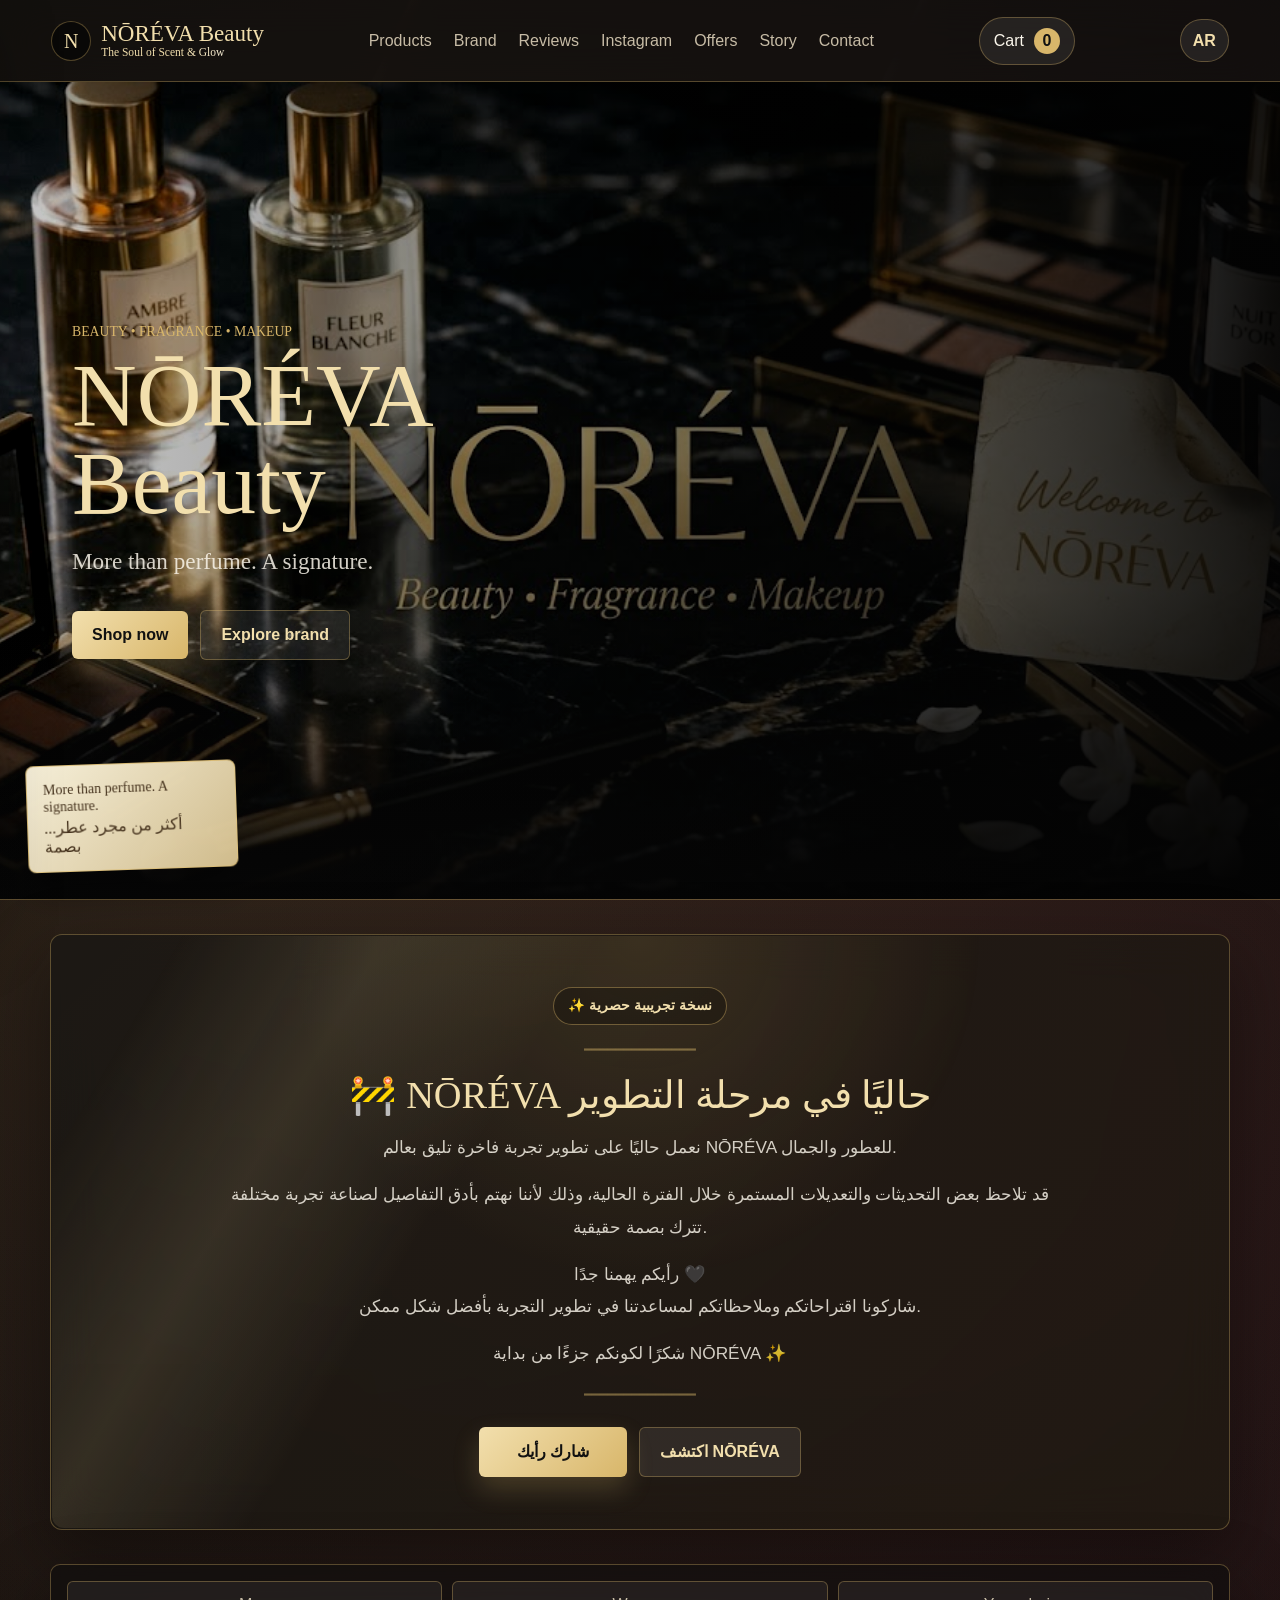
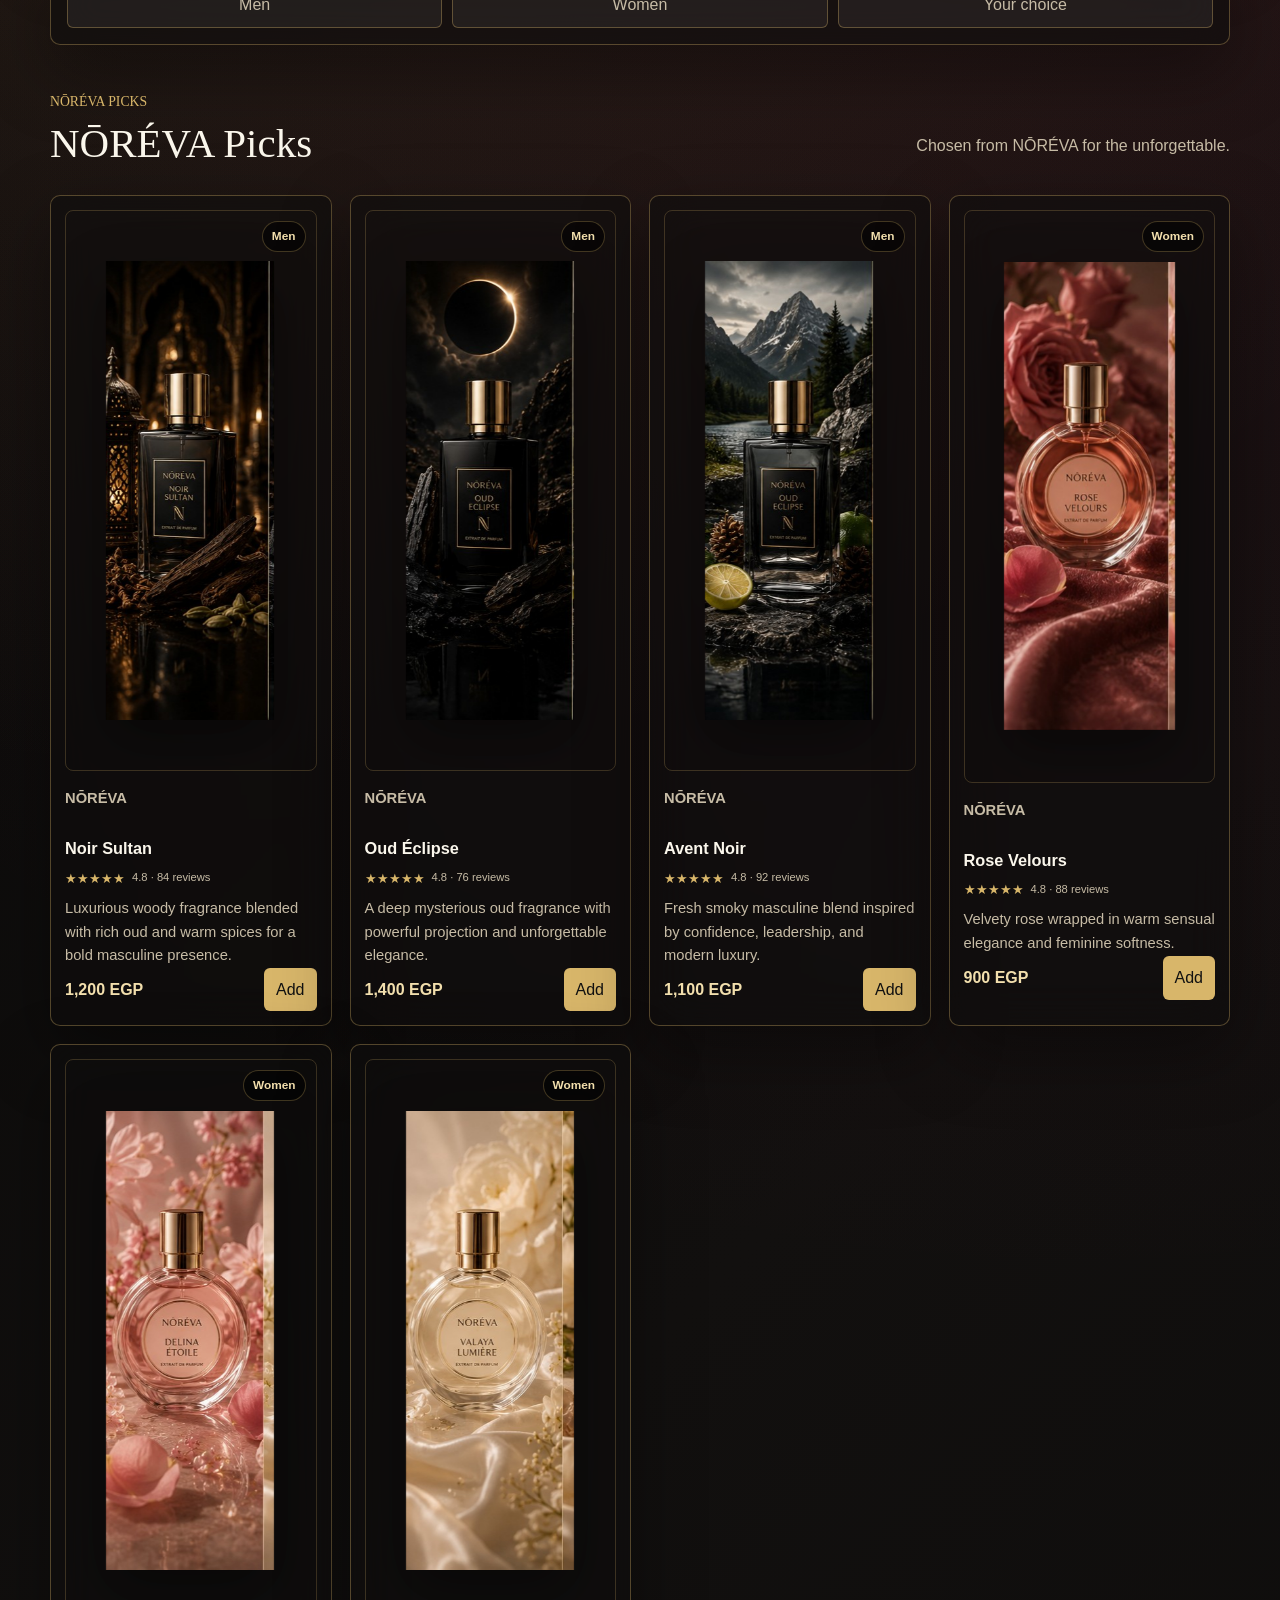
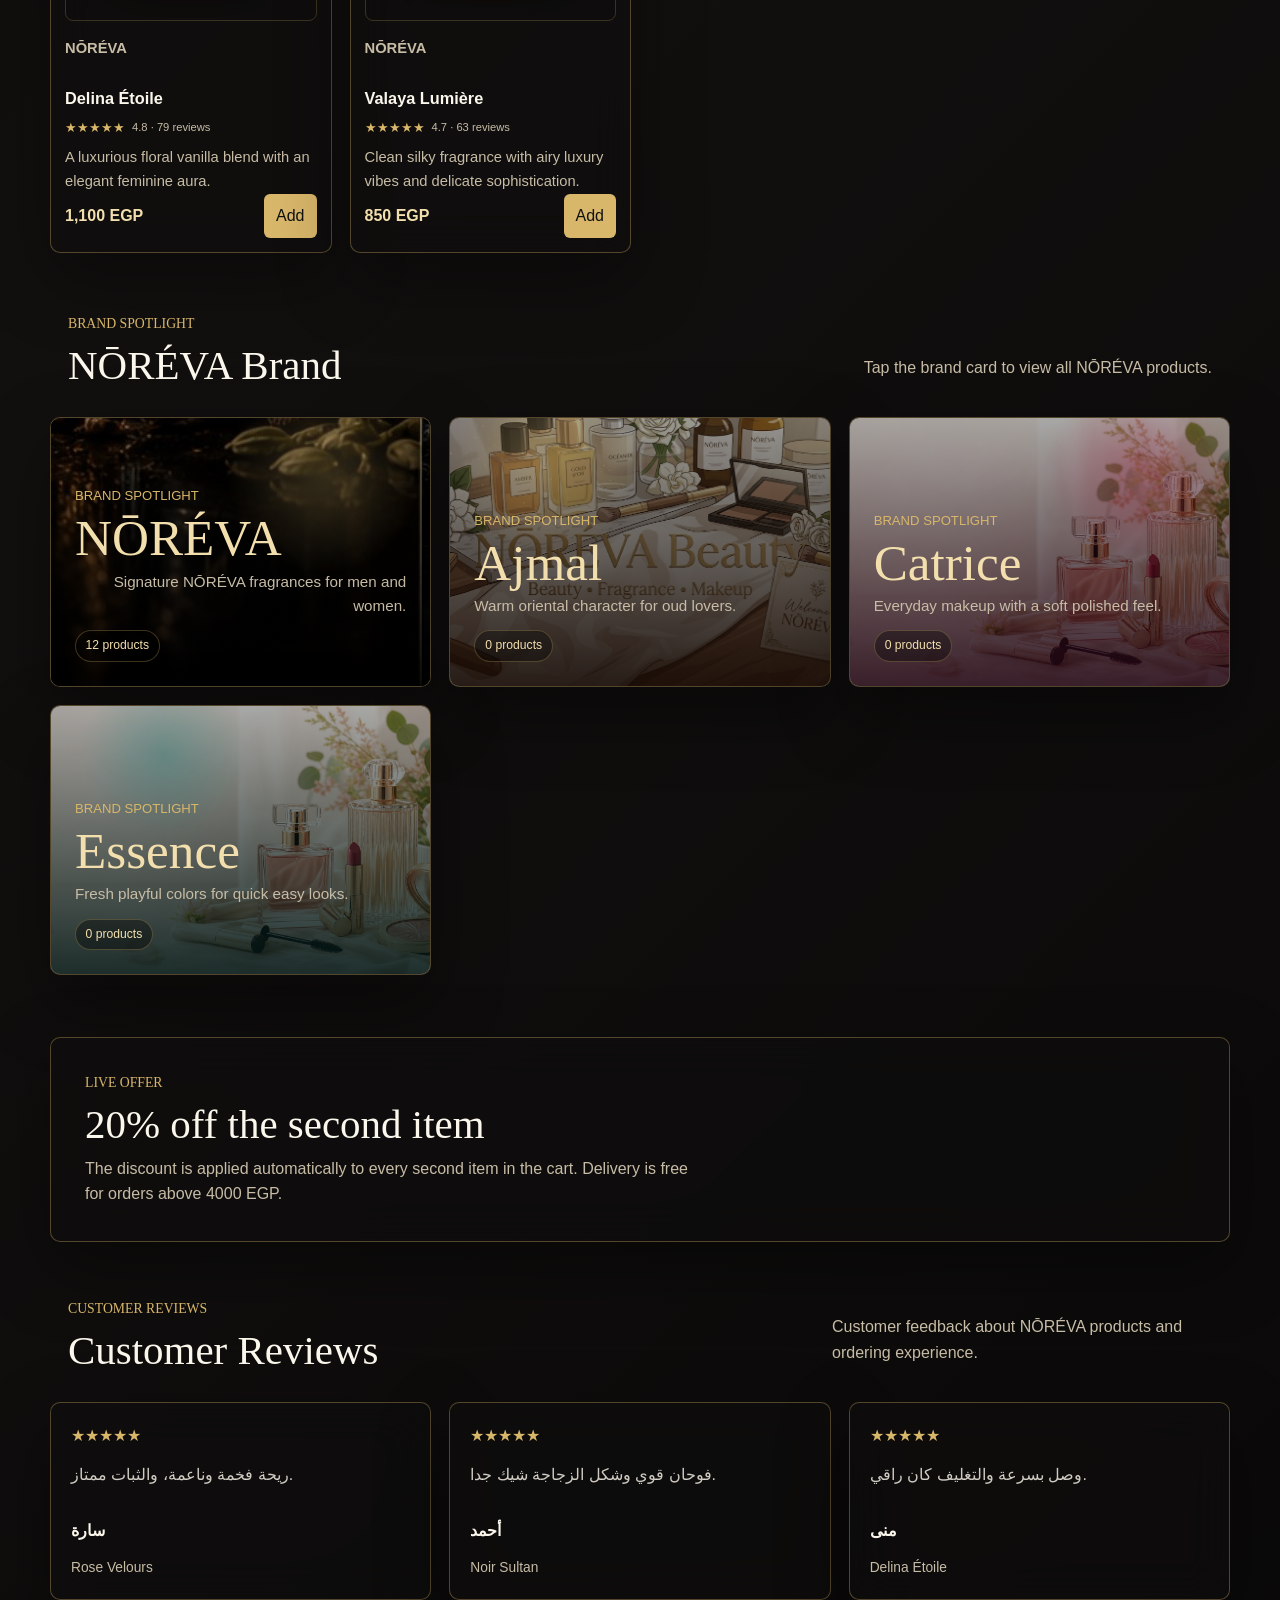
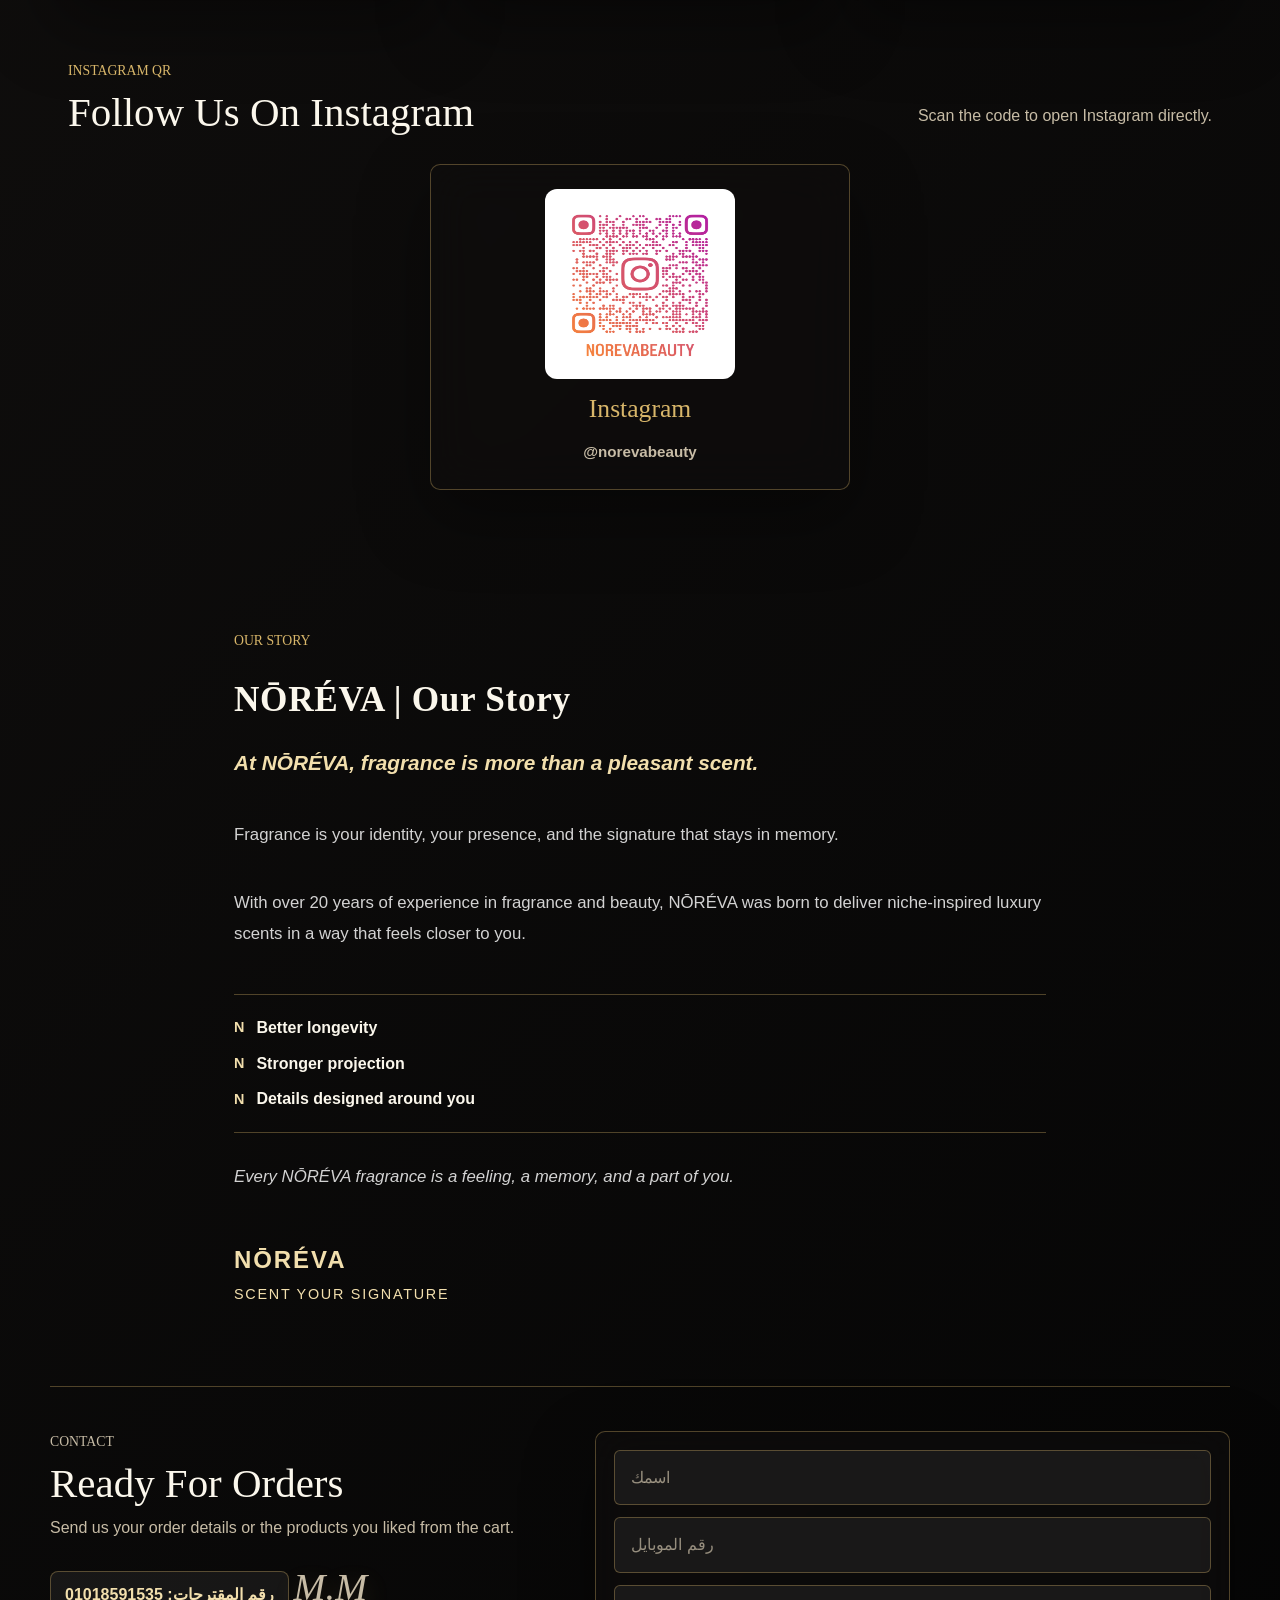
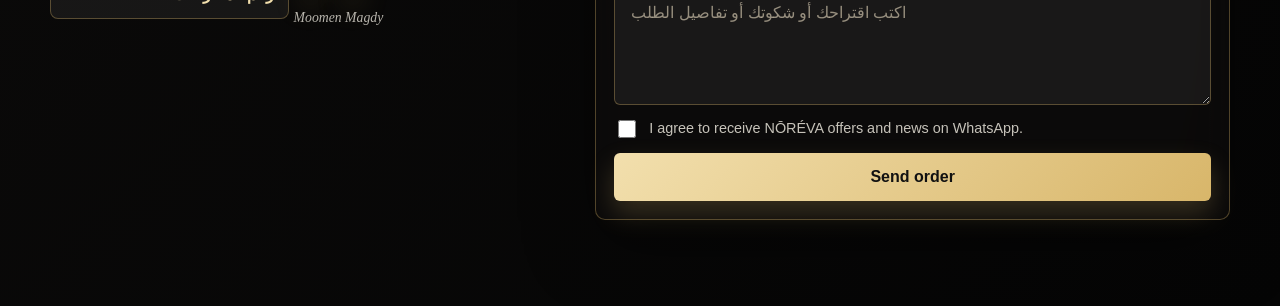
==== commit 36a480f4: "Add CRM admin dashboard" ====
--- a/index.html
+++ b/index.html
@@ -24,7 +24,7 @@
     <meta name="twitter:description" content="More than perfume. A signature." />
     <meta name="twitter:image" content="https://k76j7fq9mn-jpg.github.io/noreva-beauty/assets/noreva-whatsapp-preview.jpeg?v=20260517-2" />
     <link rel="stylesheet" href="https://unpkg.com/aos@2.3.1/dist/aos.css" />
-    <link rel="stylesheet" href="styles.css?v=20260518-2" />
+    <link rel="stylesheet" href="styles.css?v=20260518-3" />
   </head>
   <body>
     <header class="site-header">
@@ -197,6 +197,10 @@
           <input name="contactName" type="text" placeholder="اسمك" aria-label="اسمك" required />
           <input name="contactPhone" type="tel" placeholder="رقم الموبايل" aria-label="رقم الموبايل" />
           <textarea name="contactMessage" placeholder="اكتب اقتراحك أو شكوتك أو تفاصيل الطلب" aria-label="تفاصيل الطلب" required></textarea>
+          <label class="consent-choice">
+            <input name="marketingConsent" type="checkbox" />
+            <span>أوافق على استقبال عروض وأخبار NŌRÉVA على واتساب.</span>
+          </label>
           <button class="primary-action" type="submit">إرسال الطلب</button>
         </form>
       </section>
@@ -250,6 +254,10 @@
               <span>ملاحظات على الطلب</span>
               <textarea id="customerNotes" name="customerNotes" rows="3" placeholder="مثلا: ميعاد مناسب للتوصيل، تفاصيل العنوان، أو أي ملاحظة للطلب"></textarea>
             </label>
+            <label class="consent-choice">
+              <input name="marketingConsent" type="checkbox" />
+              <span>أوافق على استقبال عروض وأخبار NŌRÉVA على واتساب.</span>
+            </label>
             <div class="order-summary" id="checkoutSummary"></div>
             <button class="primary-action checkout-submit" type="submit">تأكيد الطلب</button>
           </form>
@@ -326,6 +334,10 @@
           </label>
           <input name="customerName" type="text" placeholder="اسمك" />
           <input name="customerPhone" type="tel" placeholder="رقم الموبايل" />
+          <label class="consent-choice">
+            <input name="marketingConsent" type="checkbox" />
+            <span>أوافق على استقبال عروض وأخبار NŌRÉVA على واتساب.</span>
+          </label>
           <button class="primary-action" type="submit">ابعت اختياراتي على واتساب</button>
         </form>
       </div>
@@ -335,7 +347,7 @@
     <div class="overlay" id="overlay"></div>
 
     <script src="https://unpkg.com/aos@2.3.1/dist/aos.js"></script>
-    <script src="products-data.js?v=20260518-2"></script>
-    <script src="script.js?v=20260518-2"></script>
+    <script src="products-data.js?v=20260518-3"></script>
+    <script src="script.js?v=20260518-3"></script>
   </body>
 </html>
--- a/styles.css
+++ b/styles.css
@@ -1312,6 +1312,27 @@
   color: var(--ink);
   background: rgba(255, 255, 255, 0.06);
   padding: 10px 12px;
+}
+
+.consent-choice {
+  display: flex;
+  align-items: flex-start;
+  gap: 10px;
+  color: rgba(251, 247, 236, 0.78);
+  font-size: 0.9rem;
+  line-height: 1.55;
+}
+
+.consent-choice input {
+  width: 18px;
+  min-width: 18px;
+  height: 18px;
+  margin-top: 3px;
+  accent-color: var(--gold);
+}
+
+.consent-choice span {
+  color: inherit;
 }
 
 .checkout-form textarea {
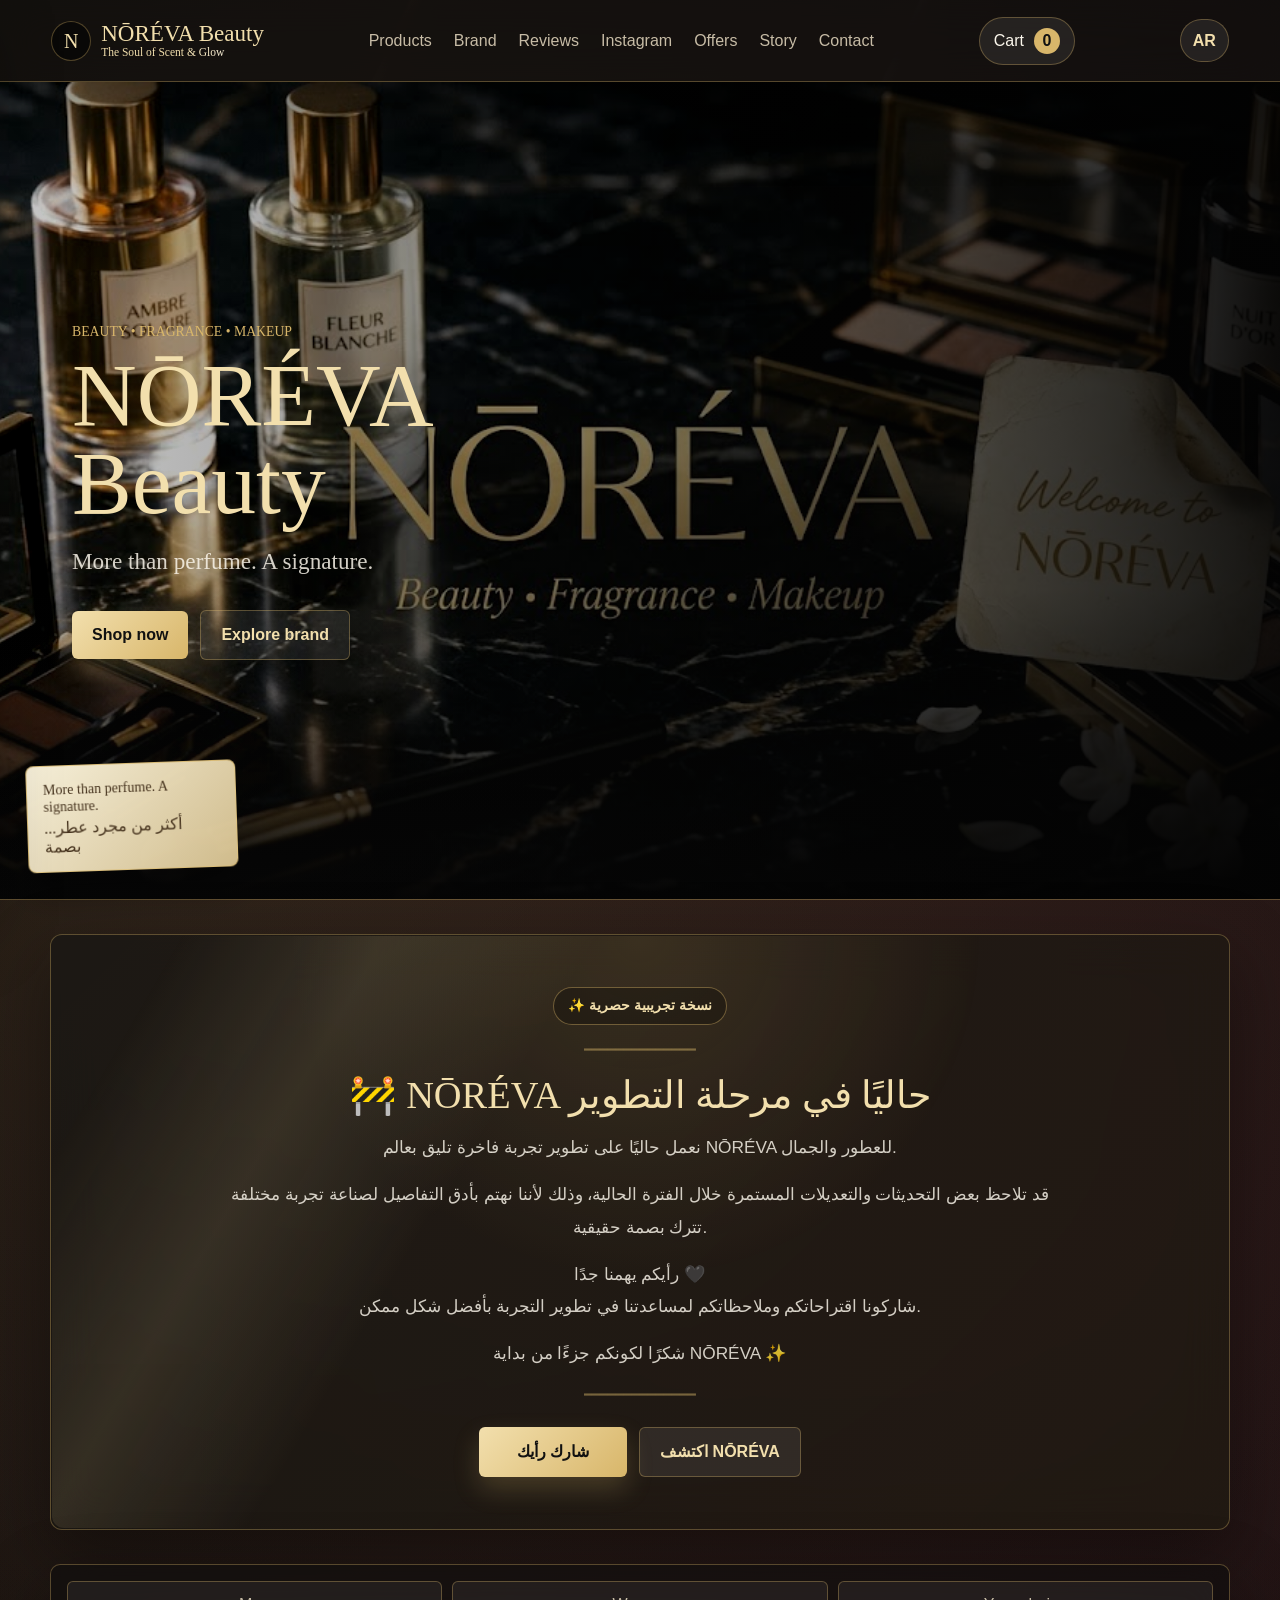
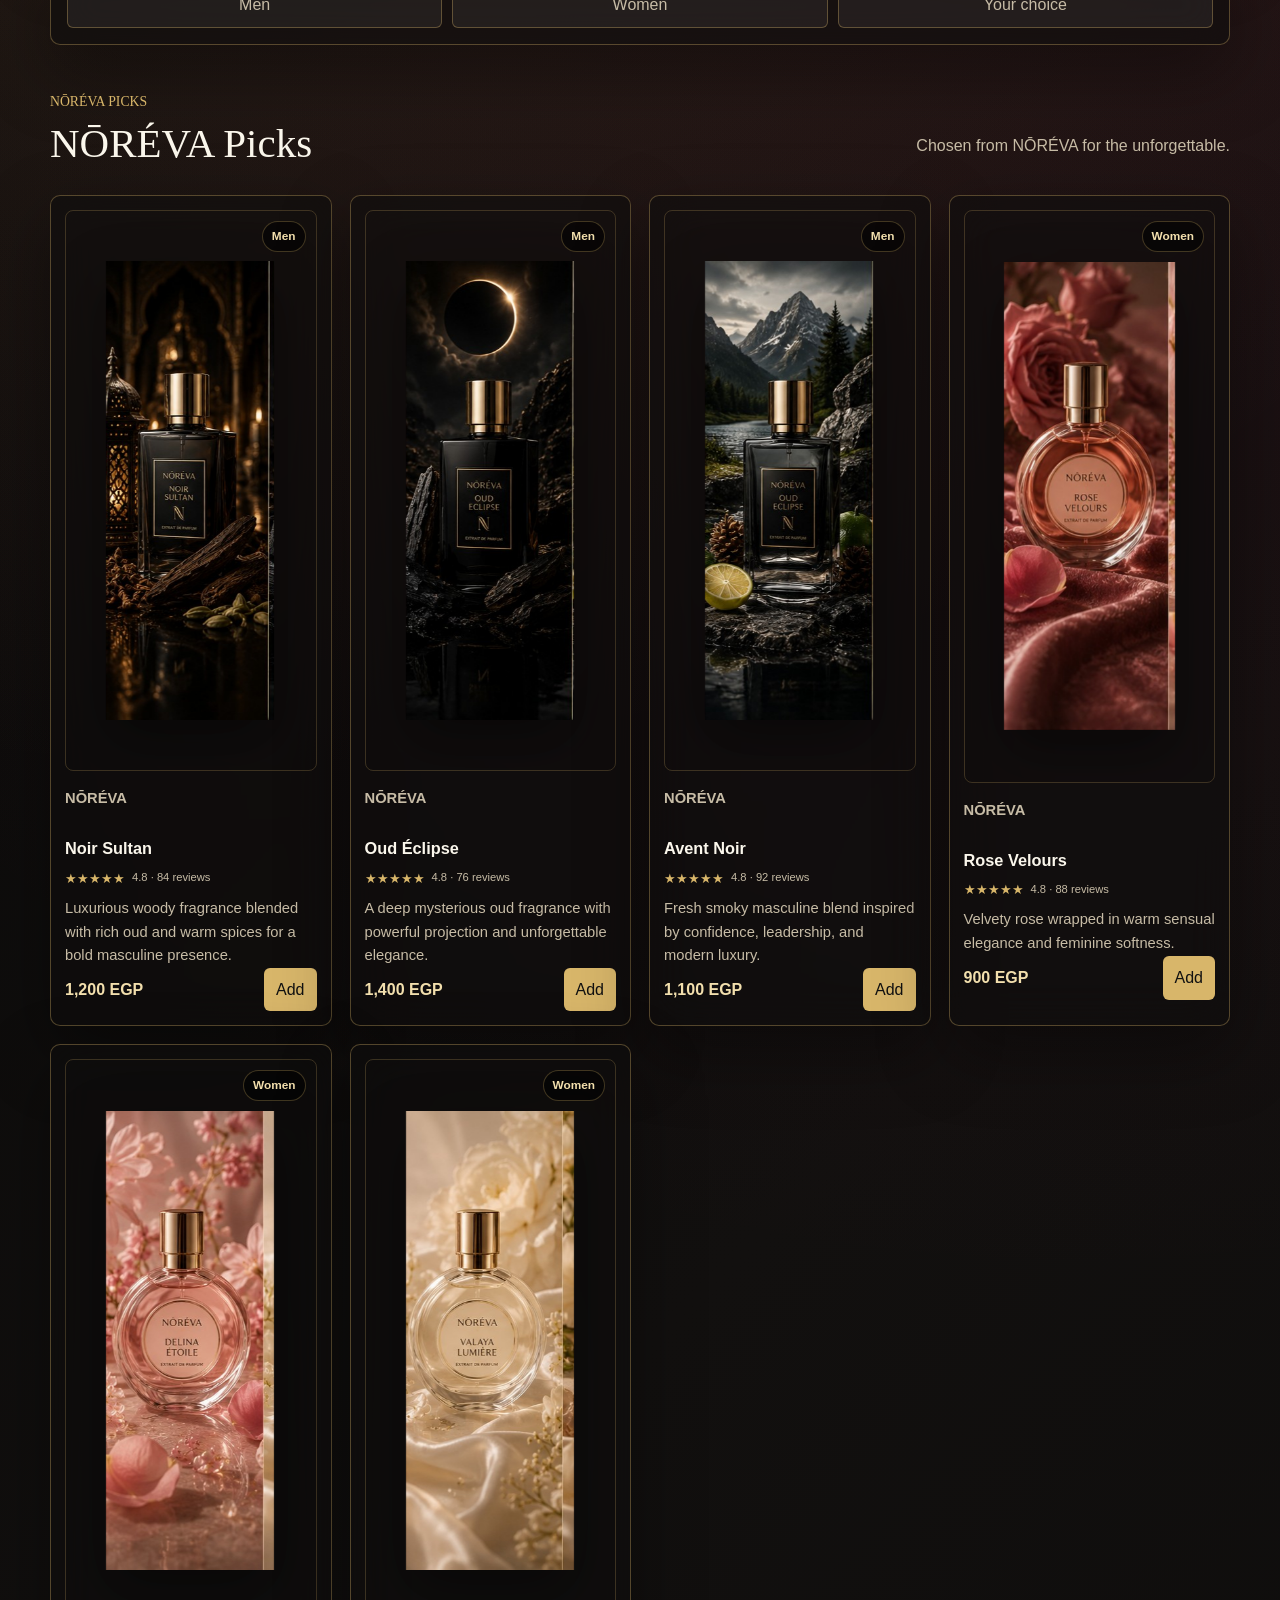
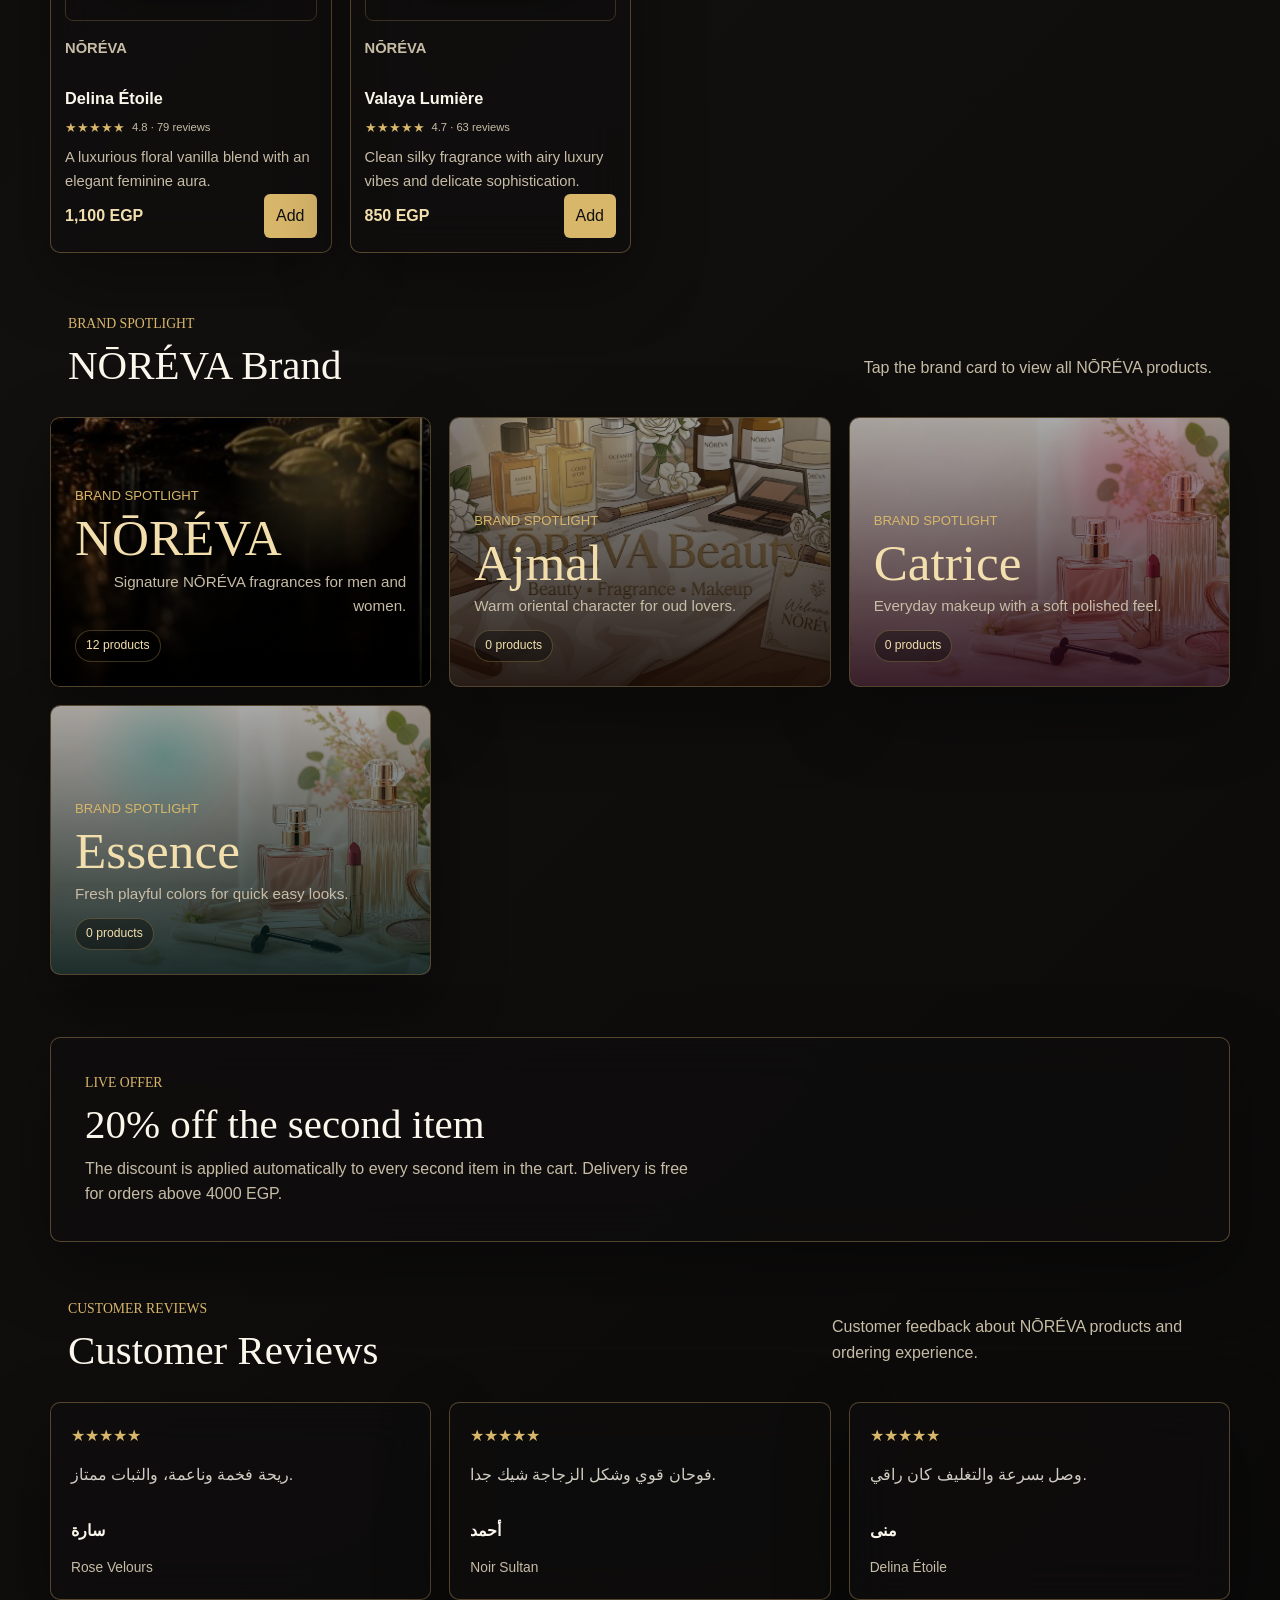
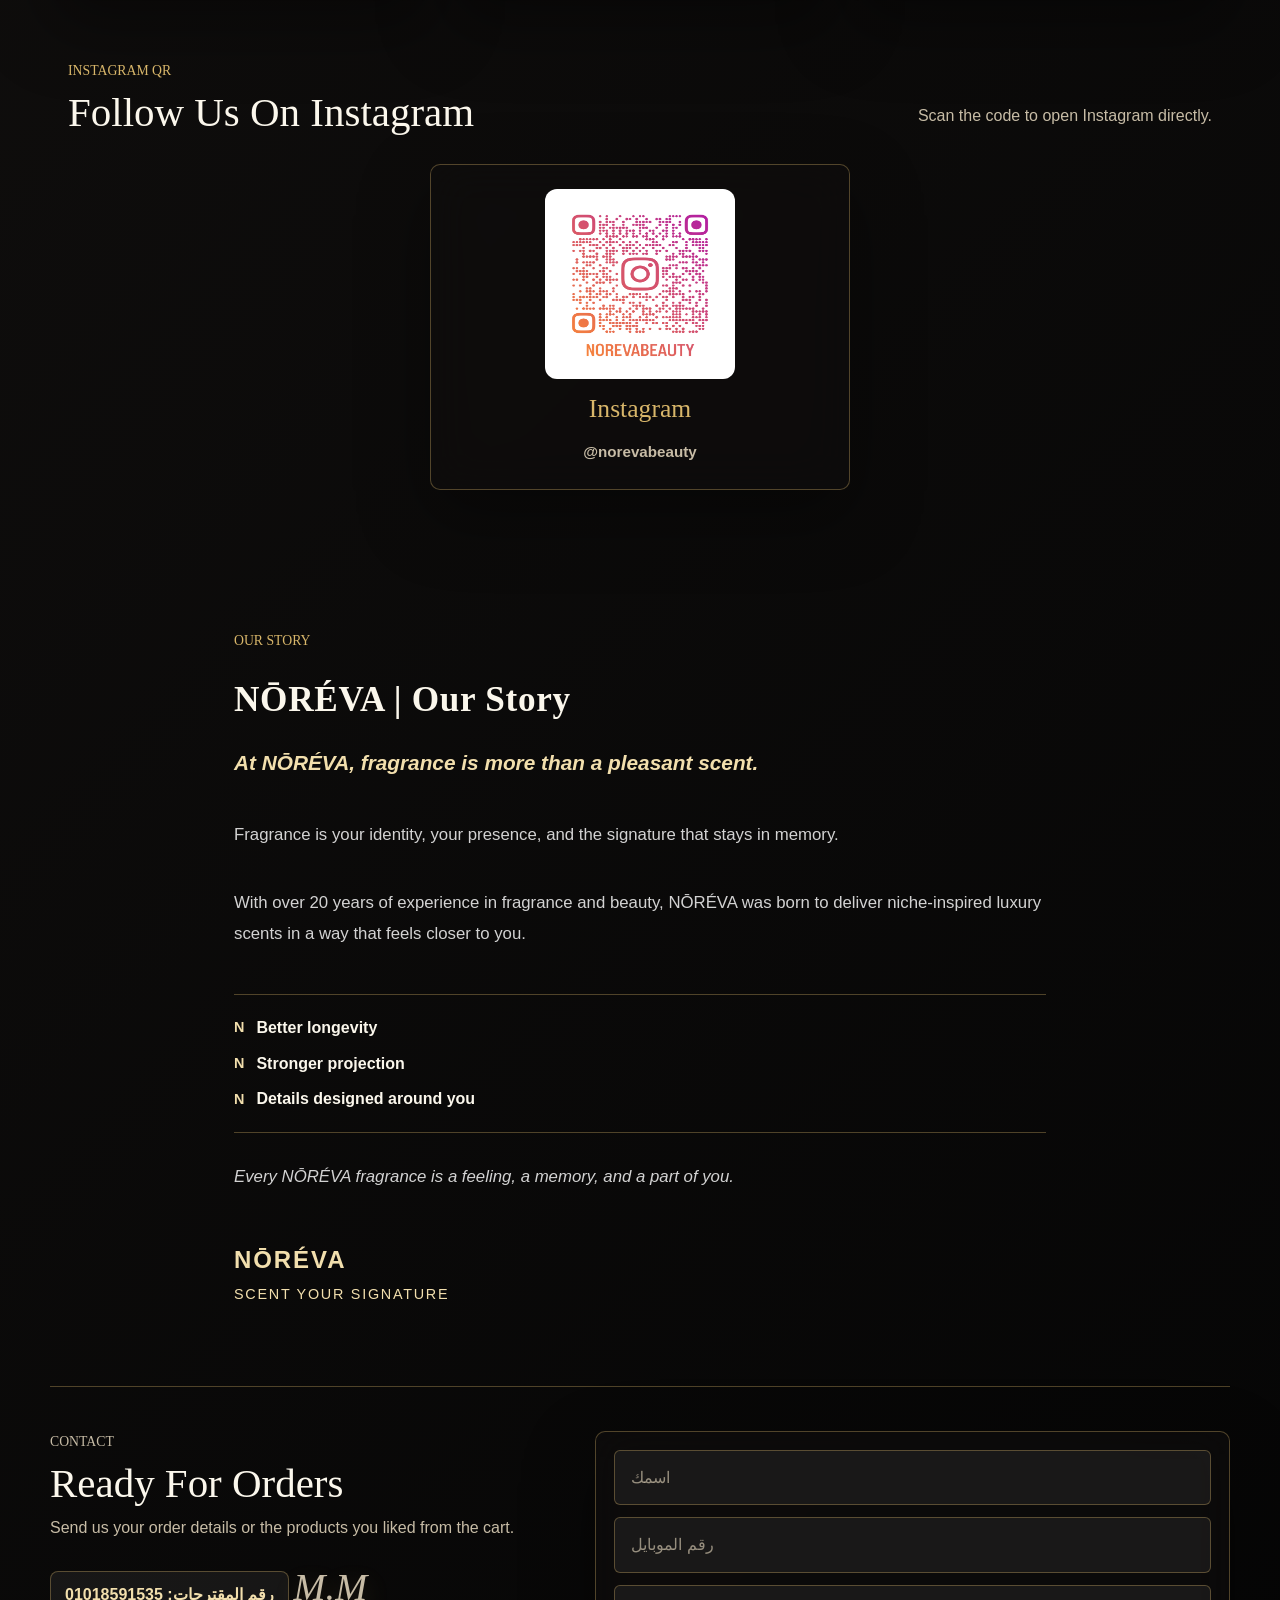
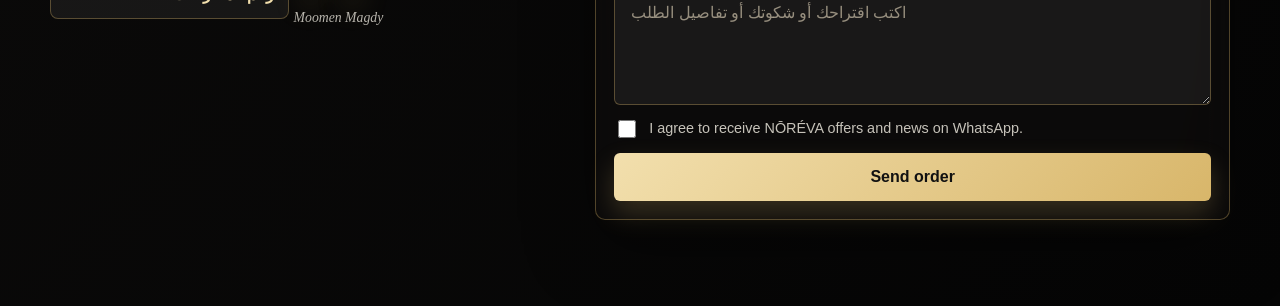
==== commit 7819a2d9: "Keep contact messages in admin" ====
--- a/index.html
+++ b/index.html
@@ -24,7 +24,7 @@
     <meta name="twitter:description" content="More than perfume. A signature." />
     <meta name="twitter:image" content="https://k76j7fq9mn-jpg.github.io/noreva-beauty/assets/noreva-whatsapp-preview.jpeg?v=20260517-2" />
     <link rel="stylesheet" href="https://unpkg.com/aos@2.3.1/dist/aos.css" />
-    <link rel="stylesheet" href="styles.css?v=20260518-3" />
+    <link rel="stylesheet" href="styles.css?v=20260518-4" />
   </head>
   <body>
     <header class="site-header">
@@ -202,6 +202,7 @@
             <span>أوافق على استقبال عروض وأخبار NŌRÉVA على واتساب.</span>
           </label>
           <button class="primary-action" type="submit">إرسال الطلب</button>
+          <p class="contact-success" id="contactSuccess" hidden>تم تسجيل رسالتك بنجاح في لوحة الإدارة.</p>
         </form>
       </section>
     </main>
@@ -347,7 +348,7 @@
     <div class="overlay" id="overlay"></div>
 
     <script src="https://unpkg.com/aos@2.3.1/dist/aos.js"></script>
-    <script src="products-data.js?v=20260518-3"></script>
-    <script src="script.js?v=20260518-3"></script>
+    <script src="products-data.js?v=20260518-4"></script>
+    <script src="script.js?v=20260518-4"></script>
   </body>
 </html>
--- a/styles.css
+++ b/styles.css
@@ -1037,6 +1037,16 @@
 .contact-form textarea {
   min-height: 120px;
   resize: vertical;
+}
+
+.contact-success {
+  margin: 0;
+  padding: 12px 14px;
+  border: 1px solid rgba(216, 182, 106, 0.28);
+  border-radius: 8px;
+  color: var(--soft-gold);
+  background: rgba(216, 182, 106, 0.1);
+  font-weight: 800;
 }
 
 .cart-panel {
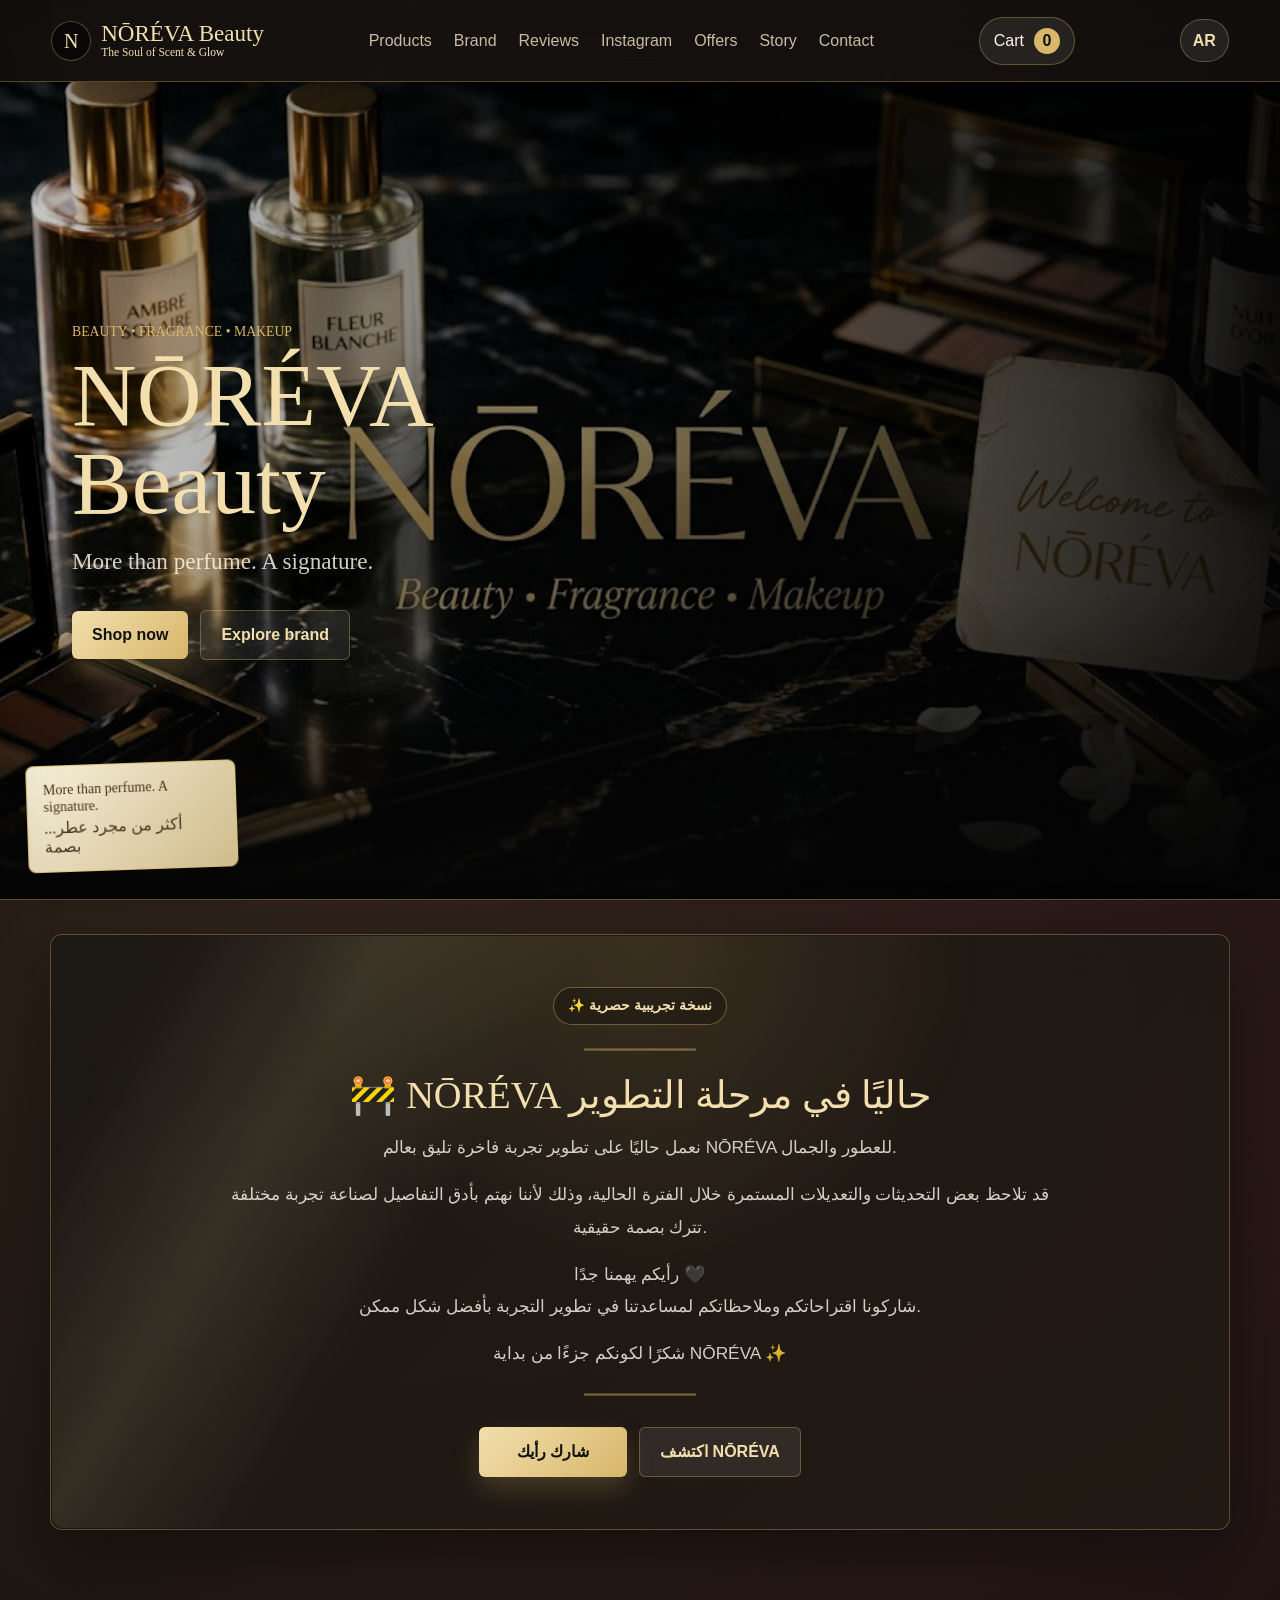
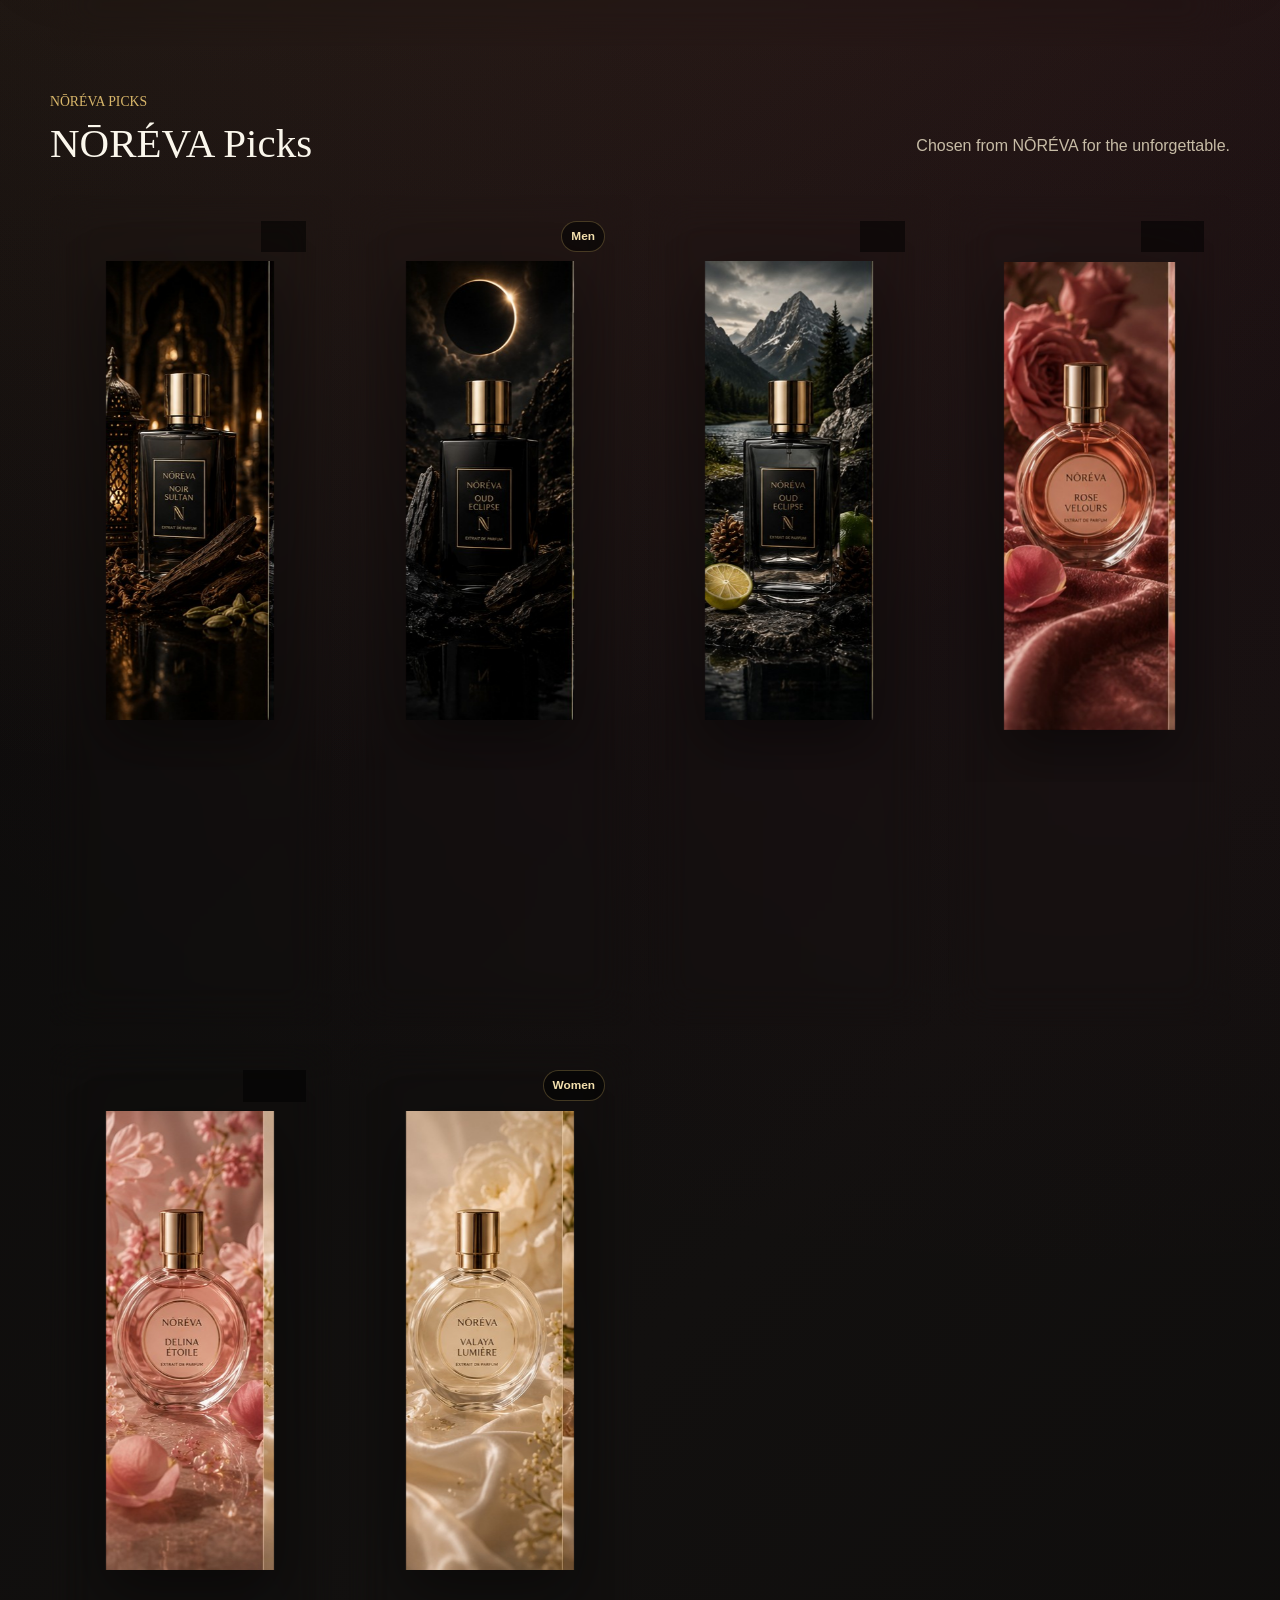
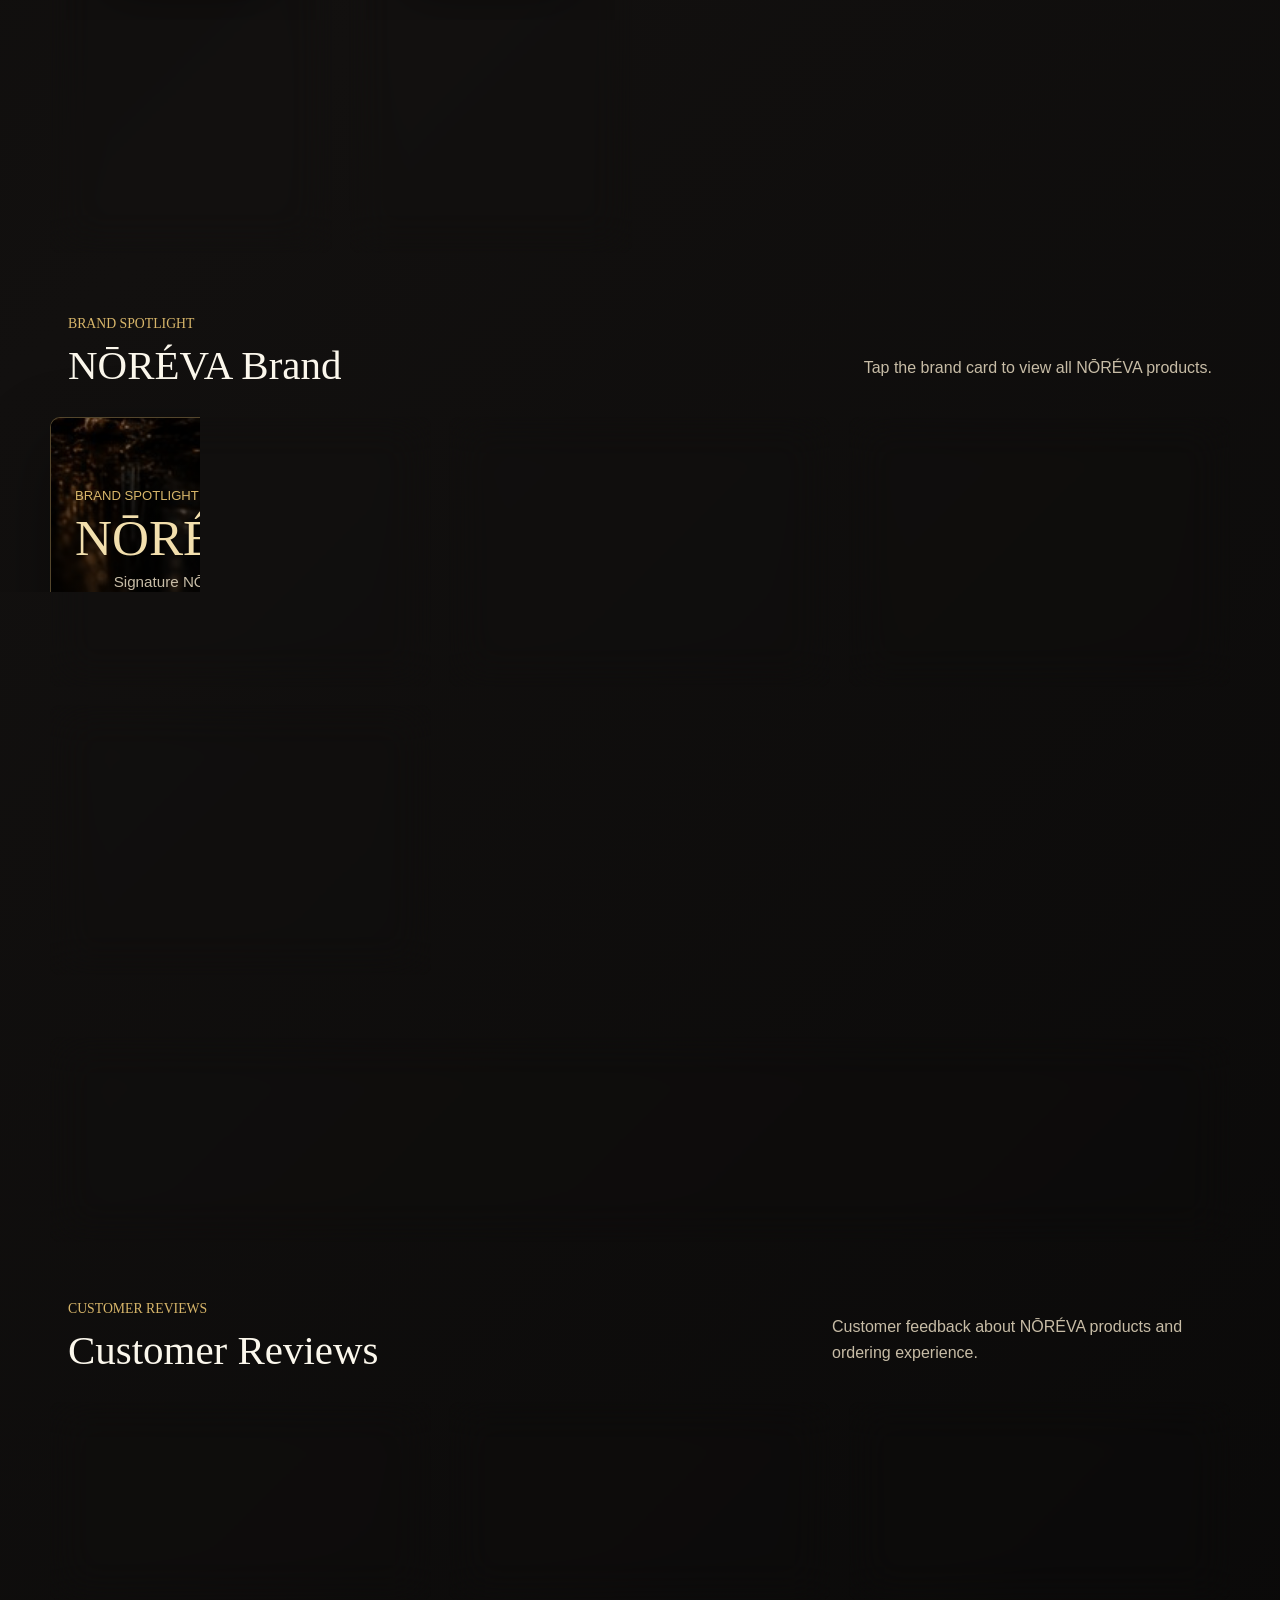
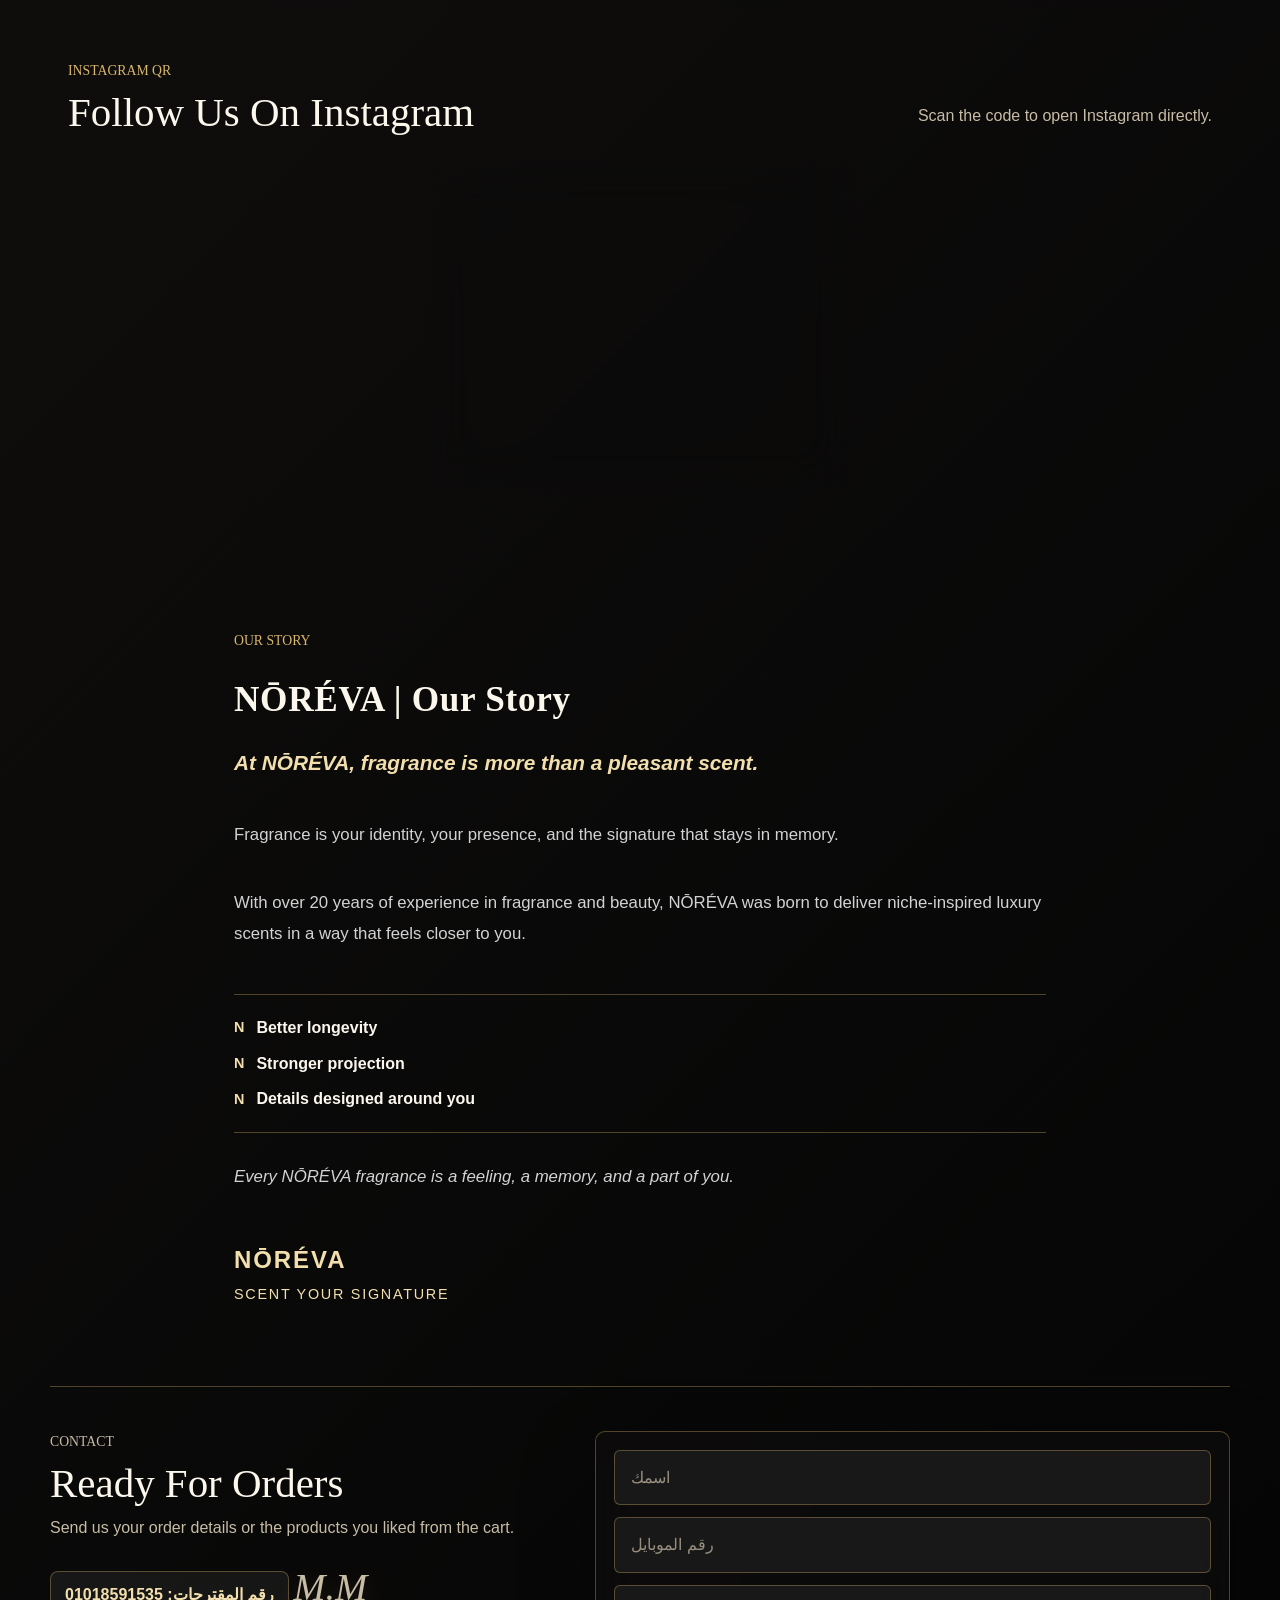
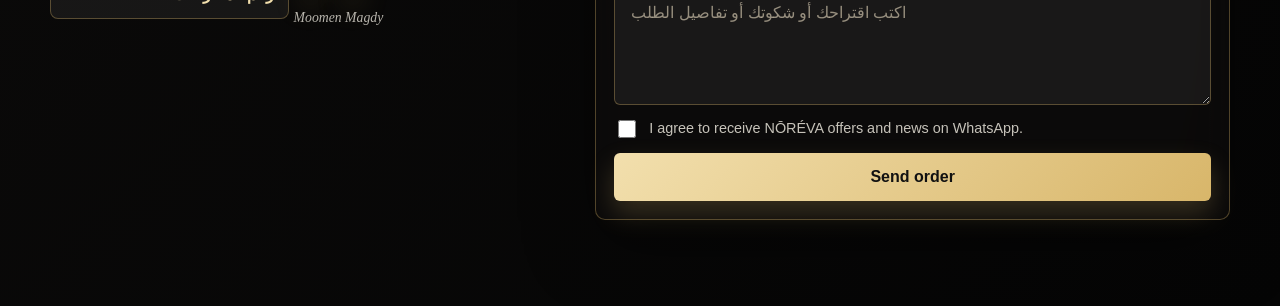
==== commit 3fa4ea96: "Add private admin access mode" ====
--- a/index.html
+++ b/index.html
@@ -24,7 +24,7 @@
     <meta name="twitter:description" content="More than perfume. A signature." />
     <meta name="twitter:image" content="https://k76j7fq9mn-jpg.github.io/noreva-beauty/assets/noreva-whatsapp-preview.jpeg?v=20260517-2" />
     <link rel="stylesheet" href="https://unpkg.com/aos@2.3.1/dist/aos.css" />
-    <link rel="stylesheet" href="styles.css?v=20260518-4" />
+    <link rel="stylesheet" href="styles.css?v=20260518-5" />
   </head>
   <body>
     <header class="site-header">
@@ -49,6 +49,7 @@
         <strong id="cartCount">0</strong>
       </button>
       <button class="language-toggle" type="button" id="languageToggle" aria-label="Switch language">EN</button>
+      <a class="admin-access" href="admin.html" aria-label="لوحة الإدارة">الإدارة</a>
     </header>
 
     <main>
@@ -348,7 +349,7 @@
     <div class="overlay" id="overlay"></div>
 
     <script src="https://unpkg.com/aos@2.3.1/dist/aos.js"></script>
-    <script src="products-data.js?v=20260518-4"></script>
-    <script src="script.js?v=20260518-4"></script>
+    <script src="products-data.js?v=20260518-5"></script>
+    <script src="script.js?v=20260518-5"></script>
   </body>
 </html>
--- a/styles.css
+++ b/styles.css
@@ -188,6 +188,24 @@
   color: var(--soft-gold);
   background: rgba(255, 255, 255, 0.08);
   font-weight: 900;
+}
+
+.admin-access {
+  display: none;
+  min-height: 40px;
+  align-items: center;
+  justify-content: center;
+  padding: 8px 13px;
+  border: 1px solid rgba(216, 182, 106, 0.42);
+  border-radius: 999px;
+  color: var(--soft-gold);
+  background: rgba(255, 255, 255, 0.08);
+  font-size: 0.86rem;
+  font-weight: 900;
+}
+
+.admin-mode .admin-access {
+  display: inline-flex;
 }
 
 .cart-toggle strong {
@@ -2037,6 +2055,22 @@
     background: rgba(7, 7, 7, 0.66);
   }
 
+  .admin-mode .site-header {
+    grid-template-columns: 52px minmax(0, 1fr) 52px 52px;
+    grid-template-areas:
+      "cart brand lang admin"
+      "nav nav nav nav";
+  }
+
+  .admin-access {
+    grid-area: admin;
+    width: 52px;
+    min-height: 40px;
+    padding: 7px 4px;
+    font-size: 0.66rem;
+    background: rgba(7, 7, 7, 0.66);
+  }
+
   .hero {
     min-height: 720px;
     align-items: center;
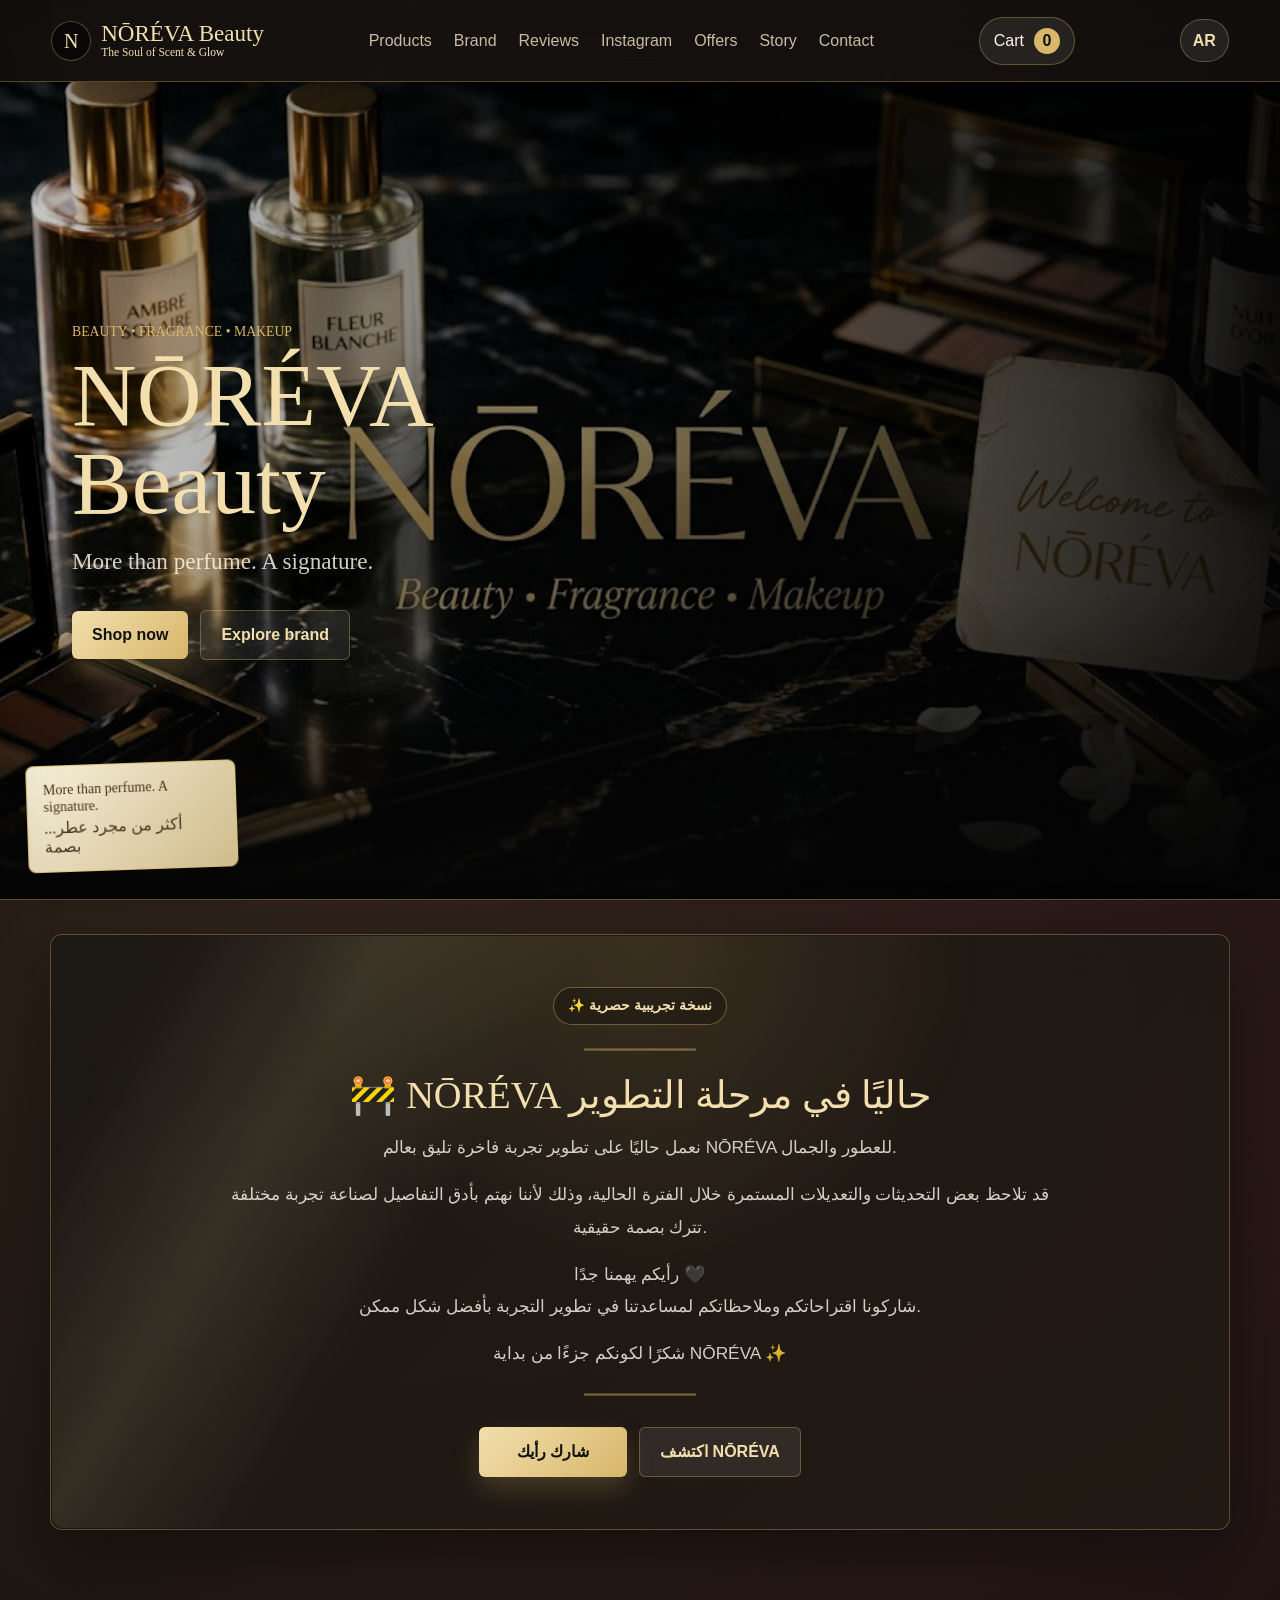
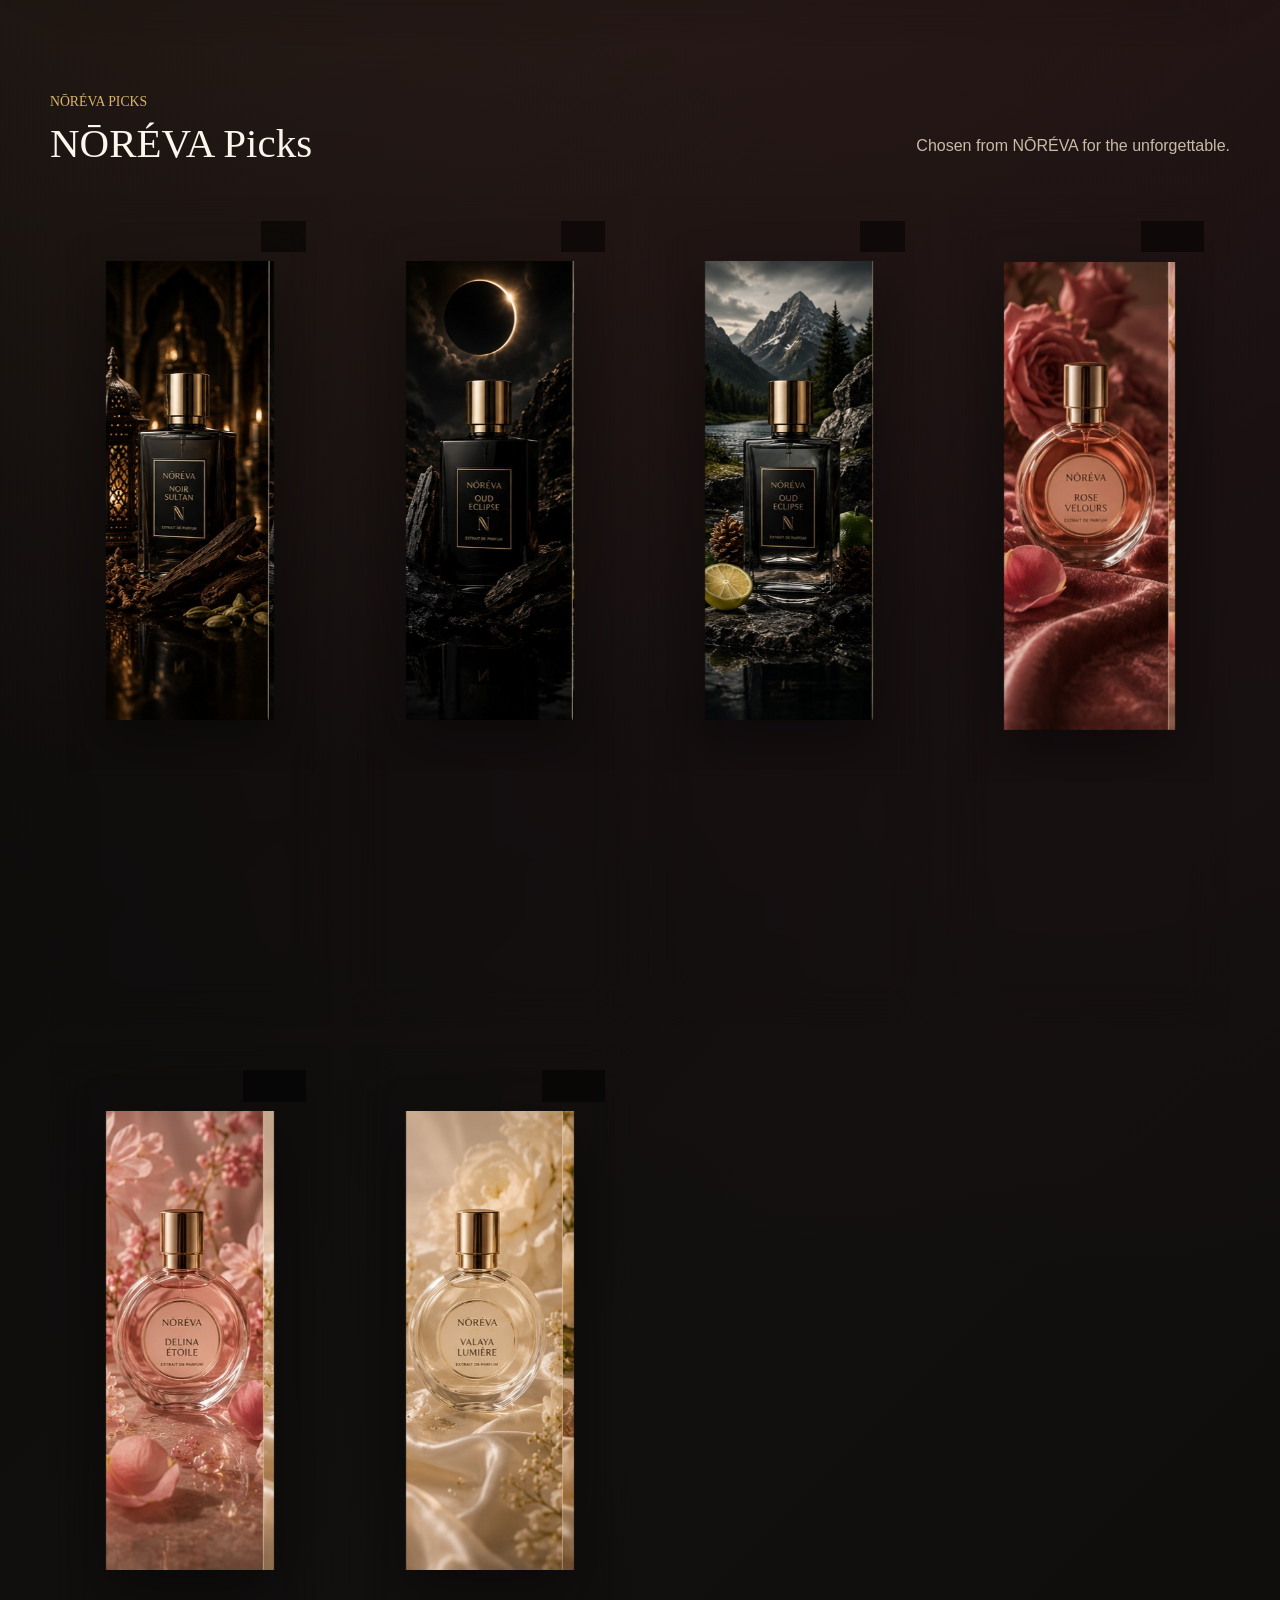
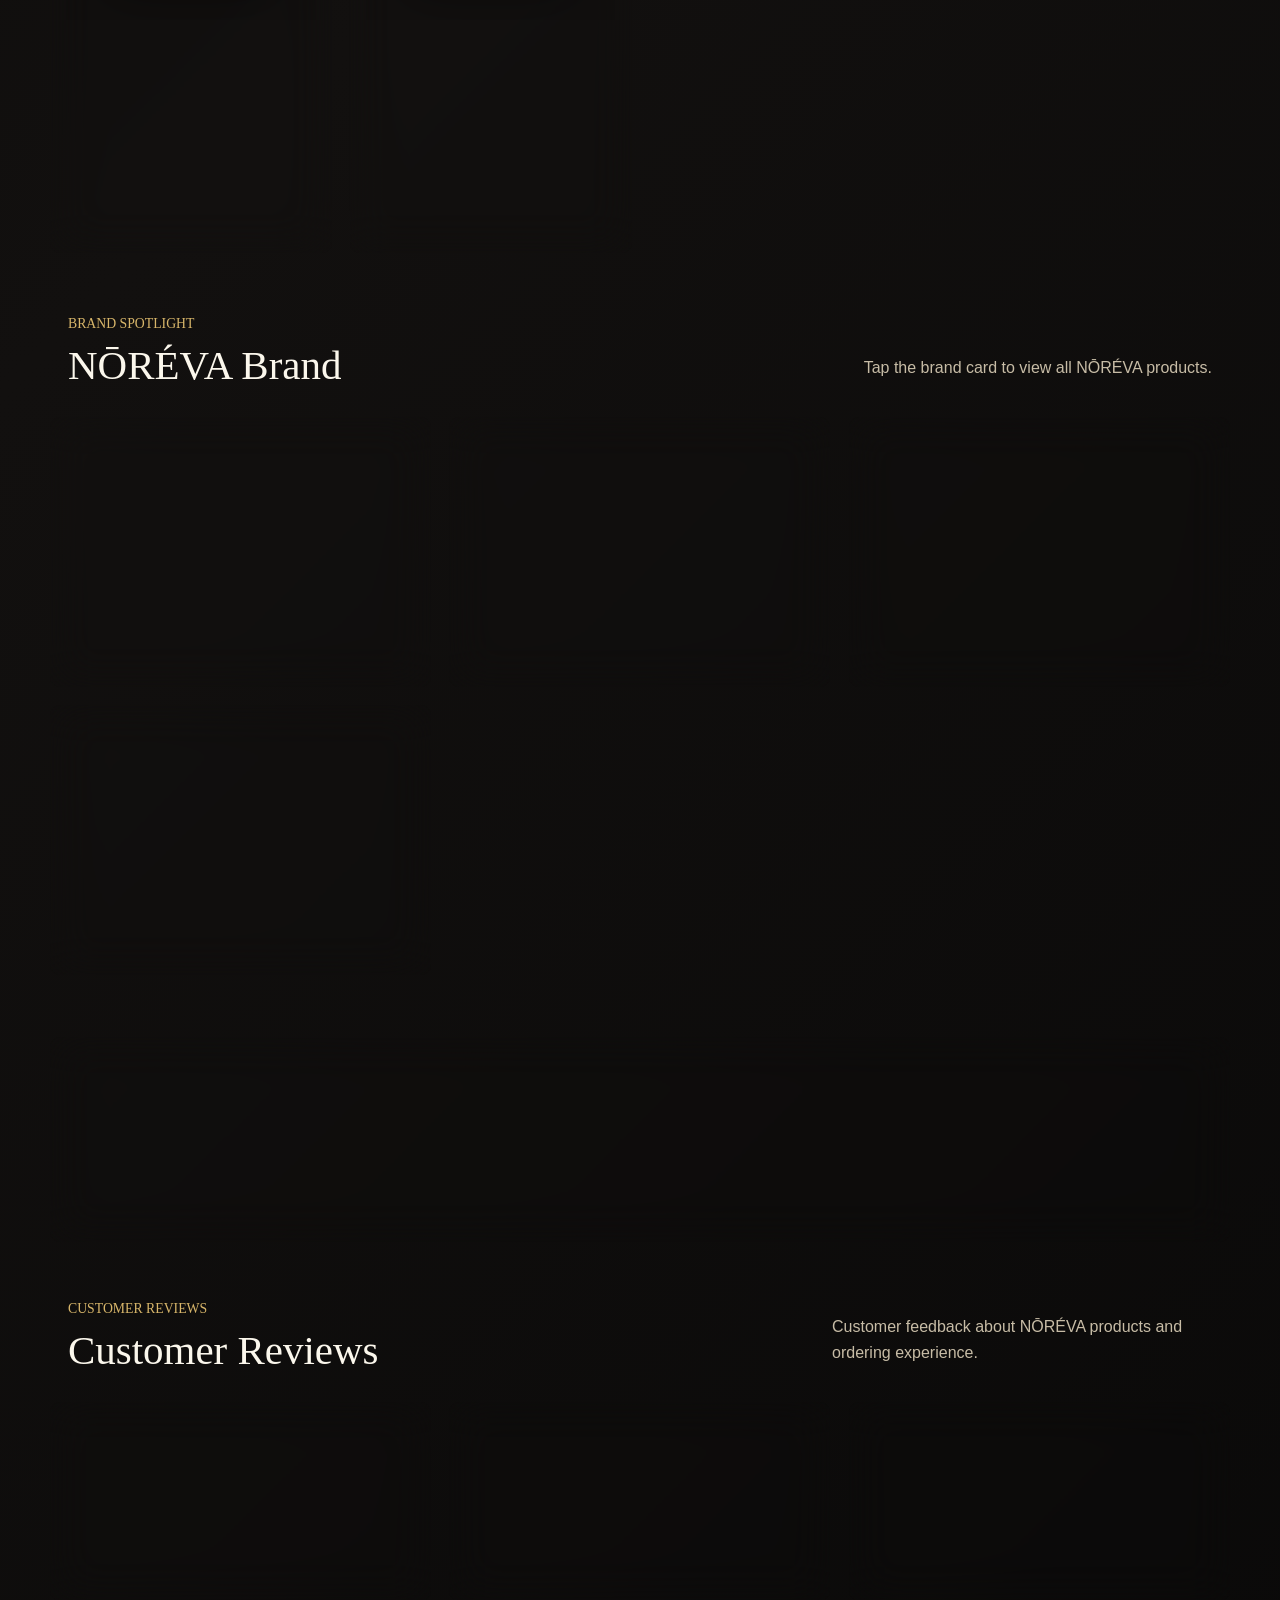
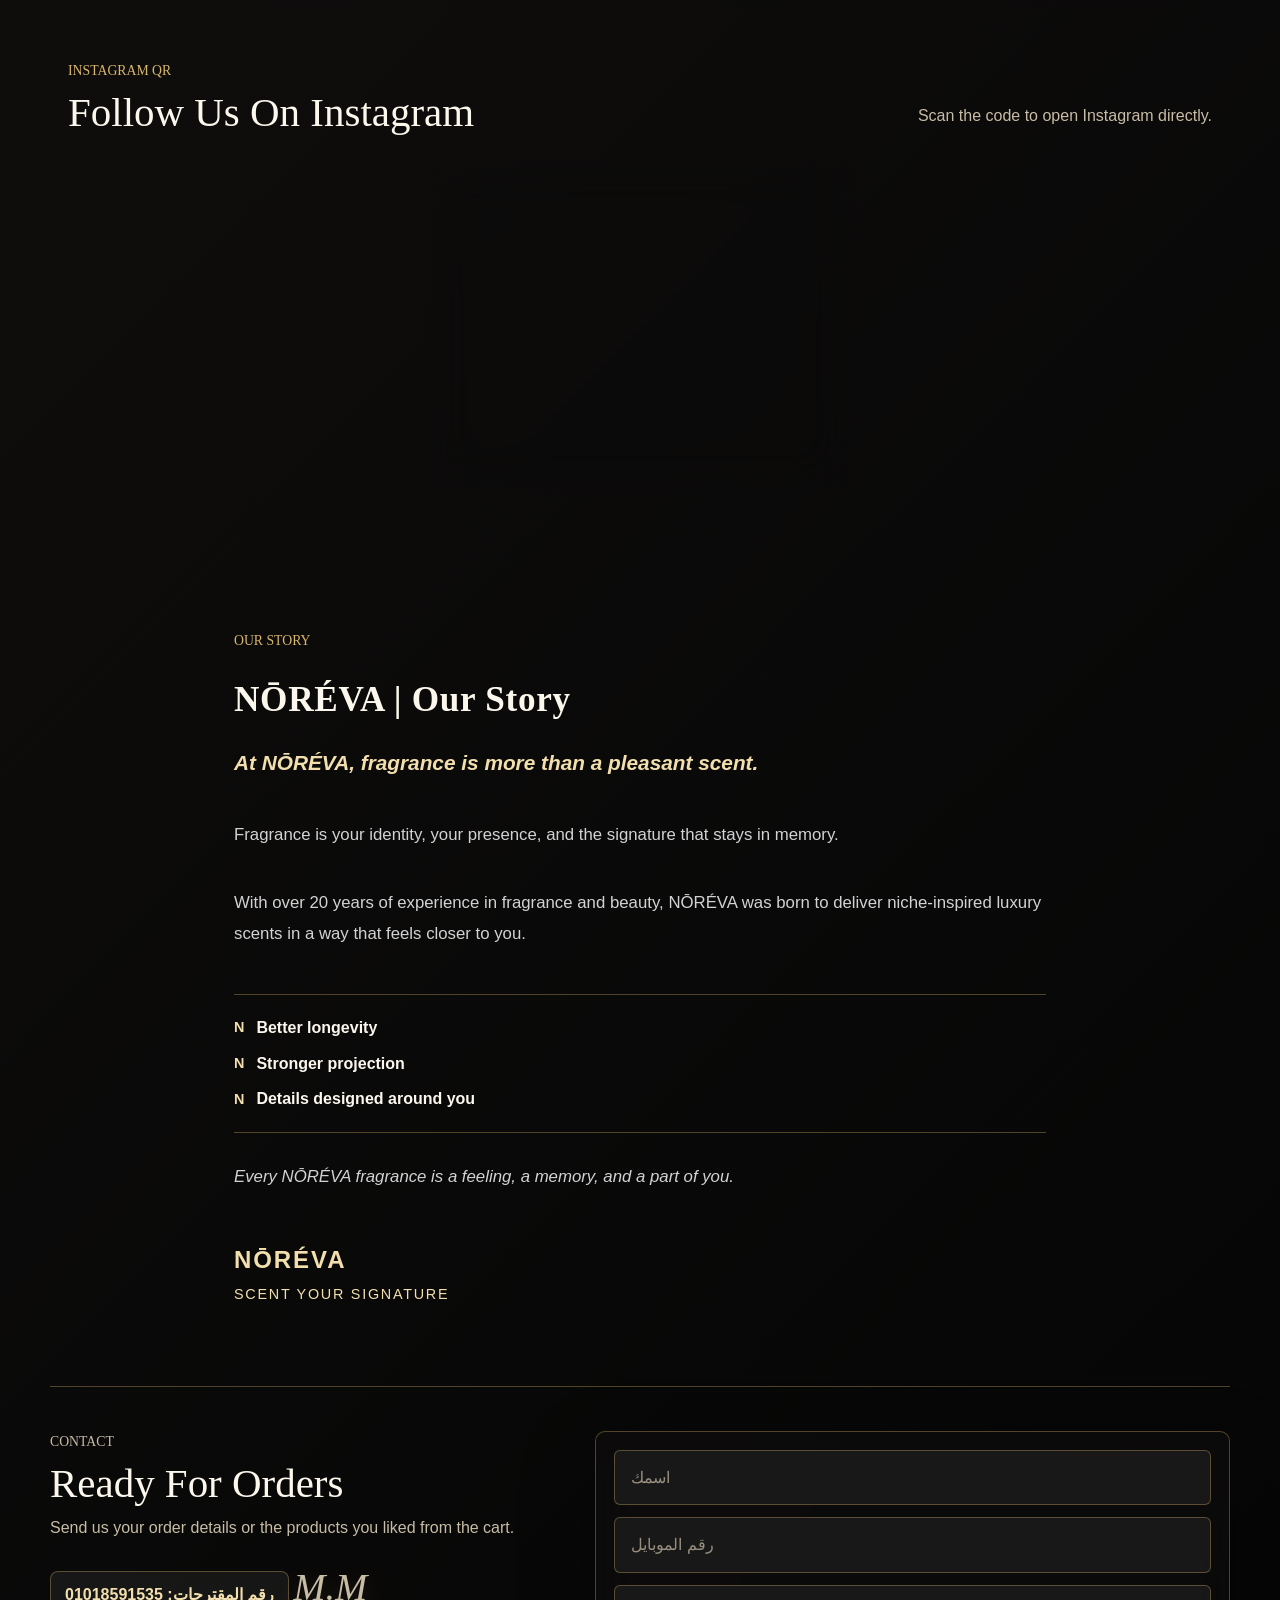
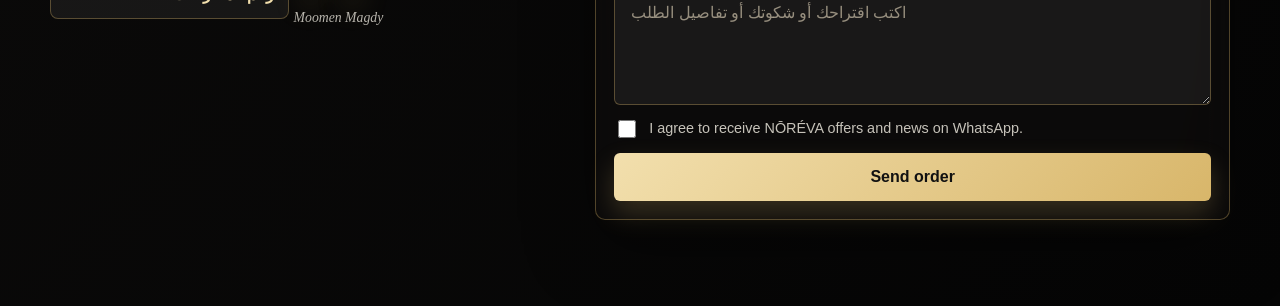
==== commit 84d0b091: "Fix private admin access behavior" ====
--- a/index.html
+++ b/index.html
@@ -24,7 +24,7 @@
     <meta name="twitter:description" content="More than perfume. A signature." />
     <meta name="twitter:image" content="https://k76j7fq9mn-jpg.github.io/noreva-beauty/assets/noreva-whatsapp-preview.jpeg?v=20260517-2" />
     <link rel="stylesheet" href="https://unpkg.com/aos@2.3.1/dist/aos.css" />
-    <link rel="stylesheet" href="styles.css?v=20260518-5" />
+    <link rel="stylesheet" href="styles.css?v=20260518-6" />
   </head>
   <body>
     <header class="site-header">
@@ -349,7 +349,7 @@
     <div class="overlay" id="overlay"></div>
 
     <script src="https://unpkg.com/aos@2.3.1/dist/aos.js"></script>
-    <script src="products-data.js?v=20260518-5"></script>
-    <script src="script.js?v=20260518-5"></script>
+    <script src="products-data.js?v=20260518-6"></script>
+    <script src="script.js?v=20260518-6"></script>
   </body>
 </html>
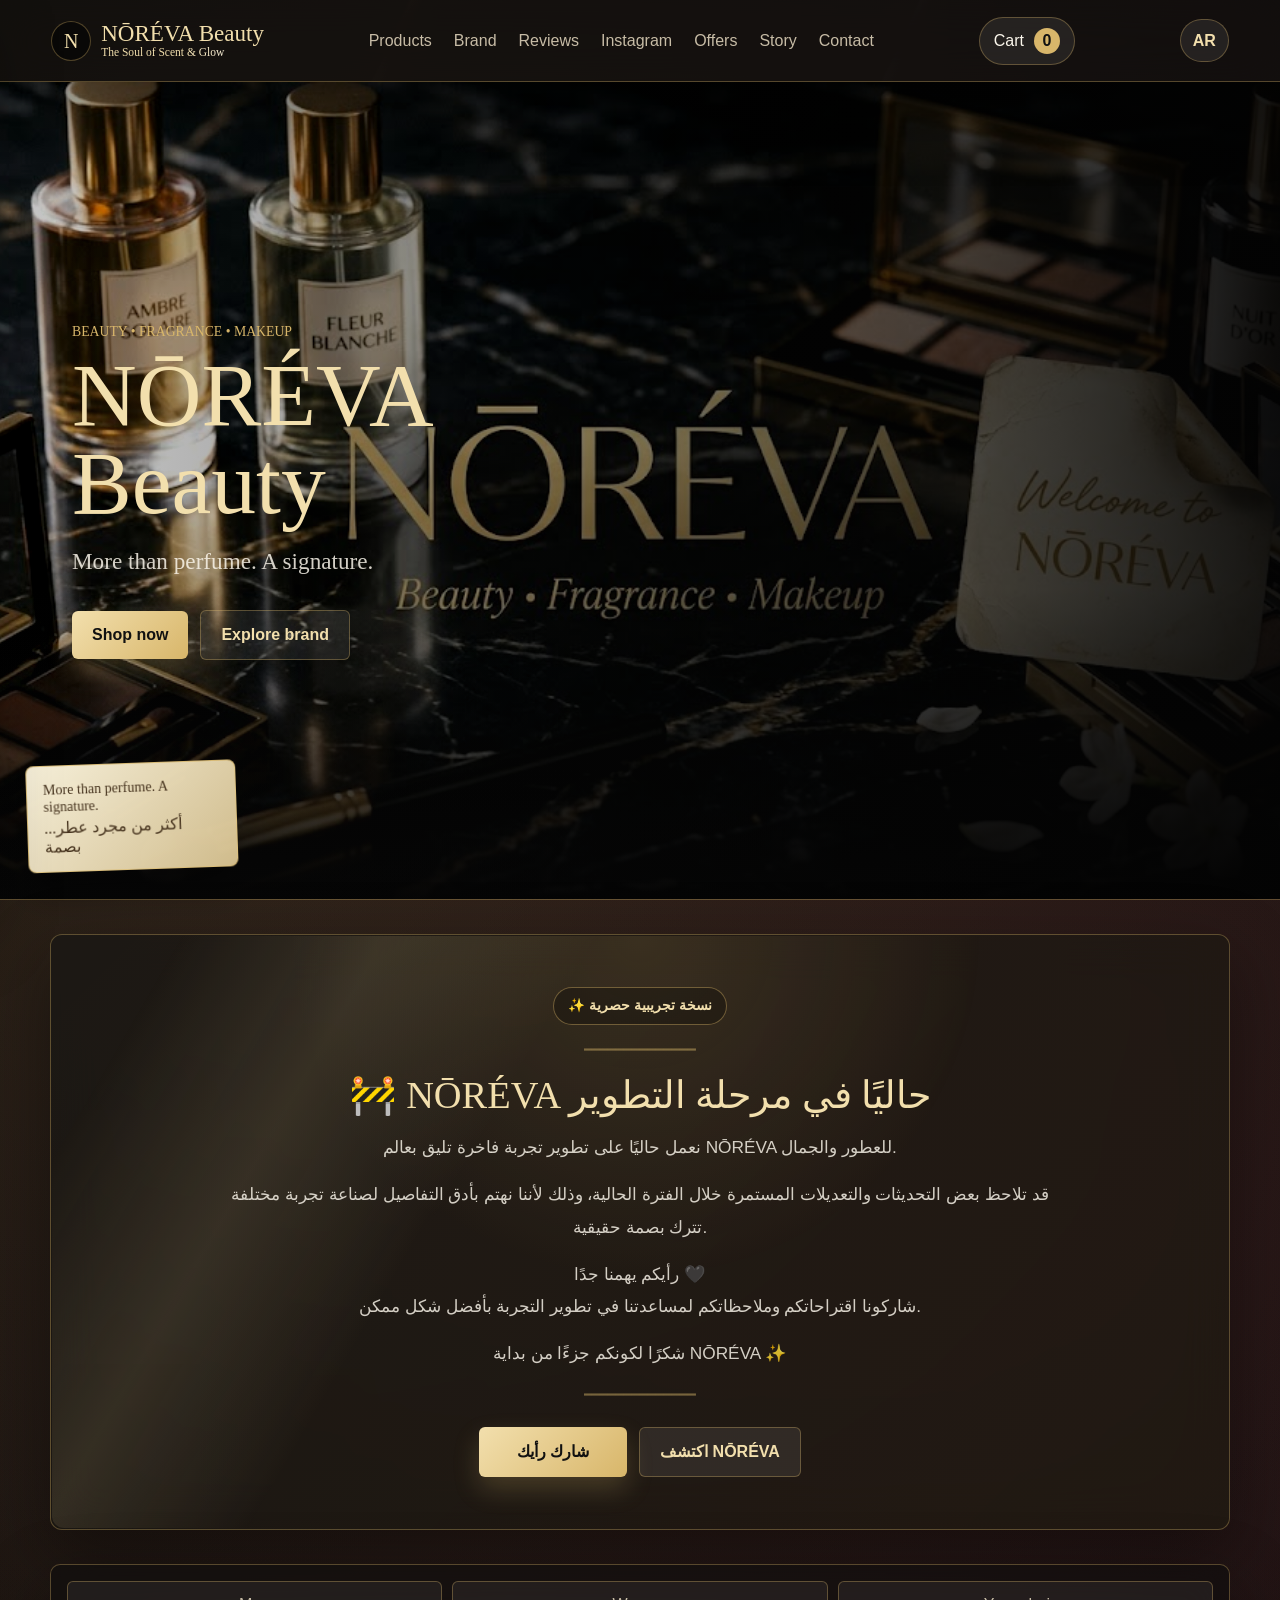
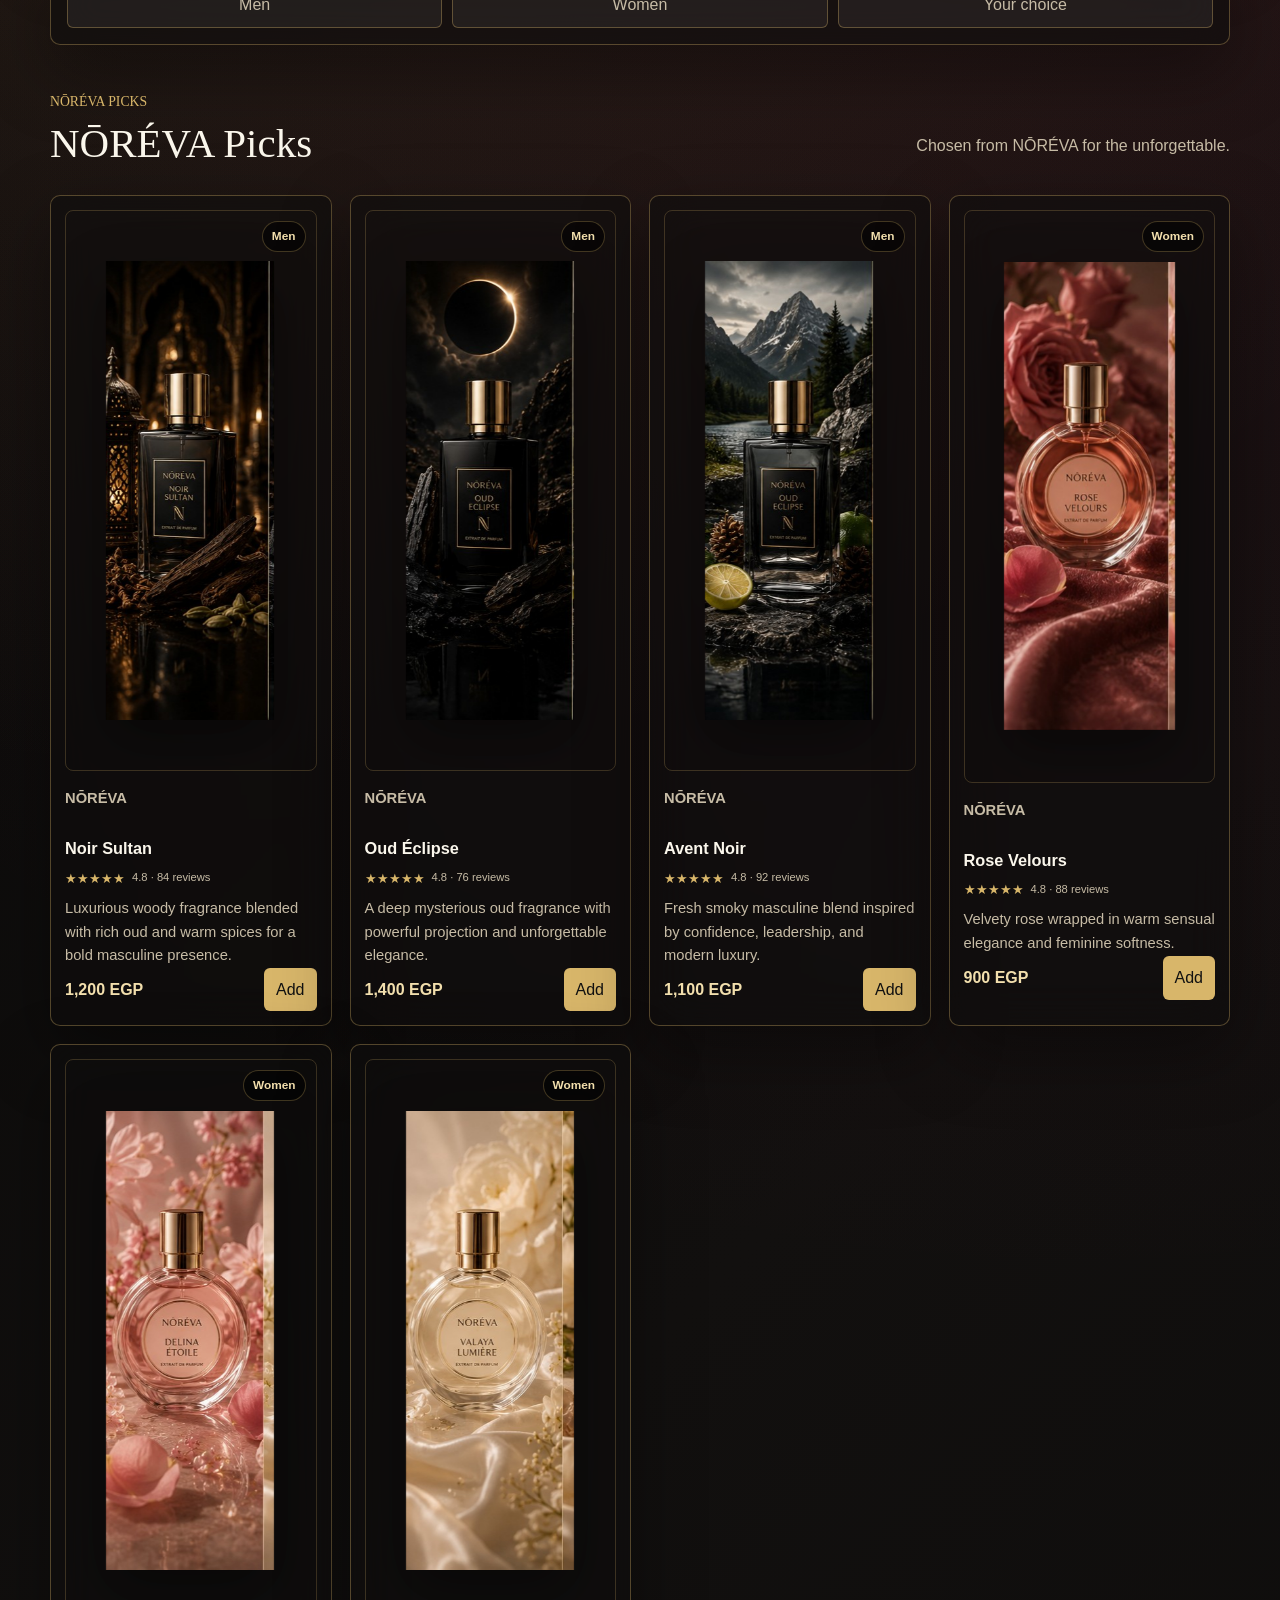
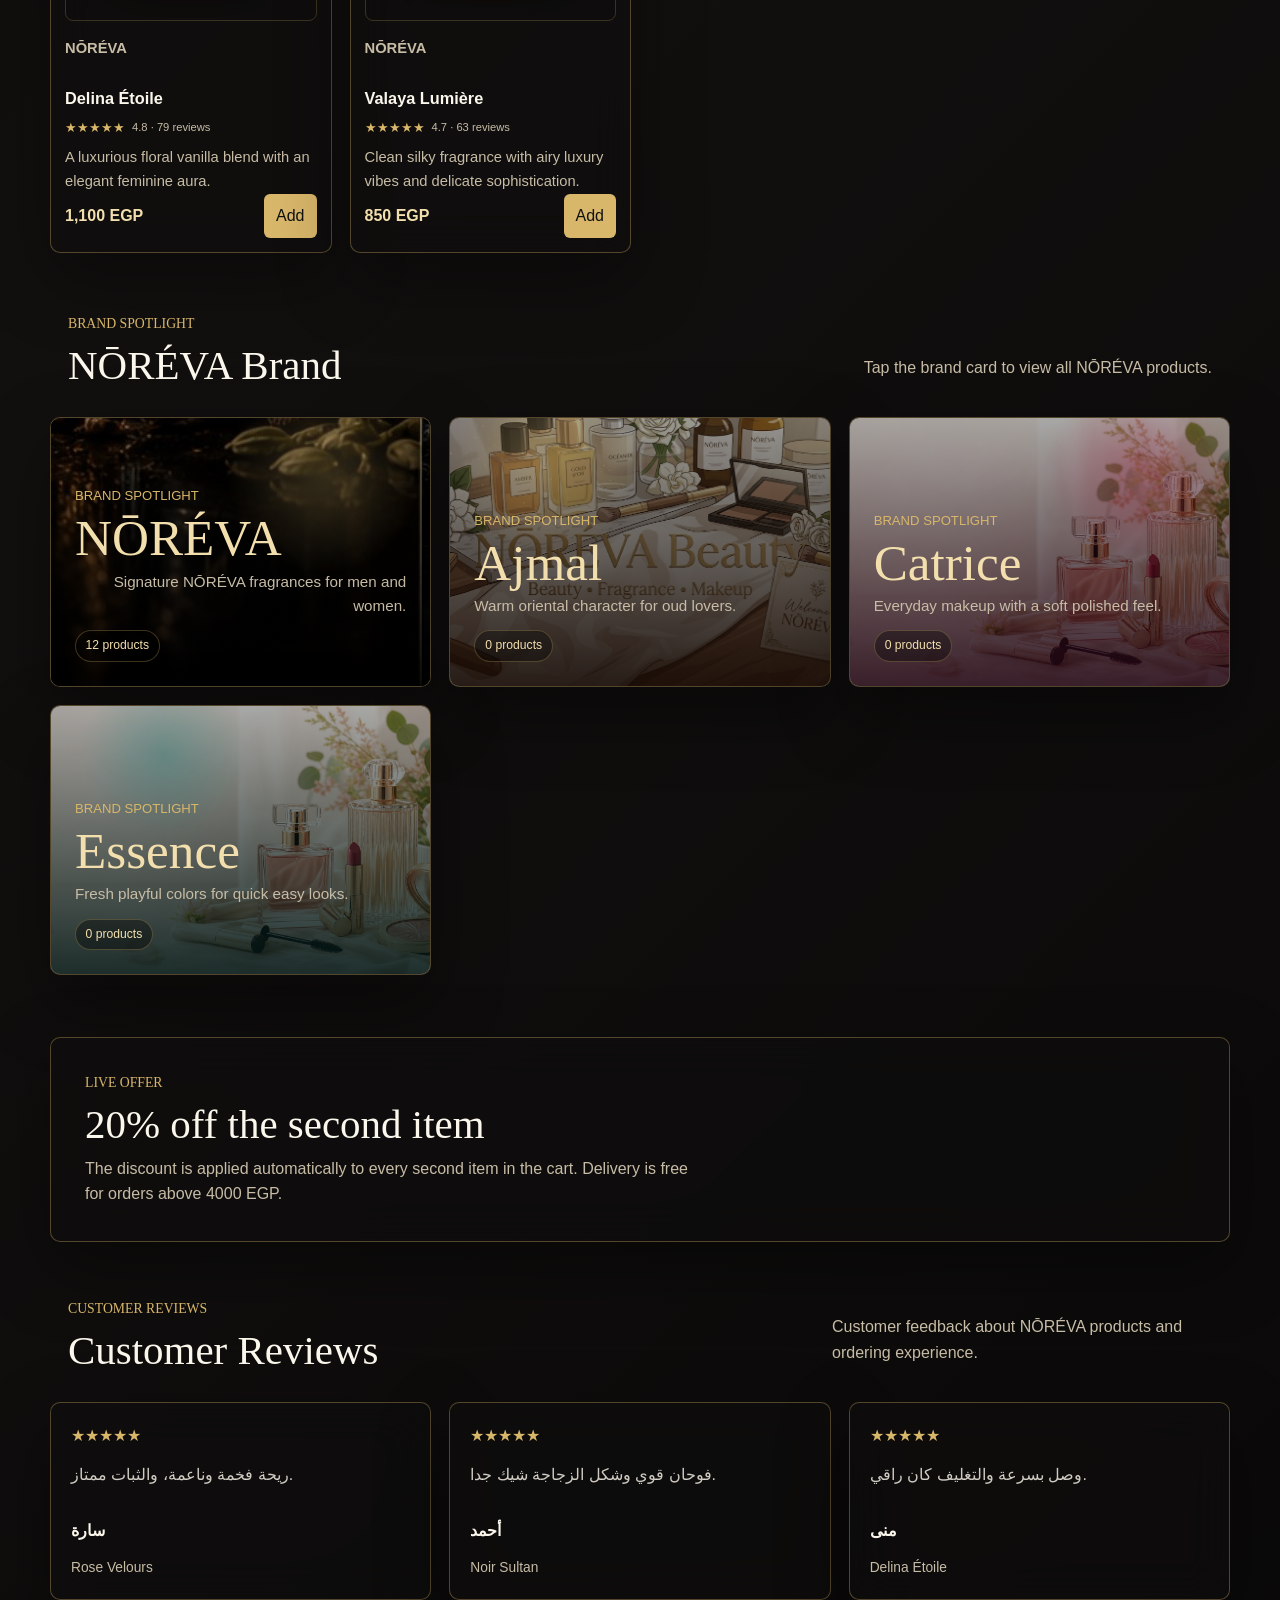
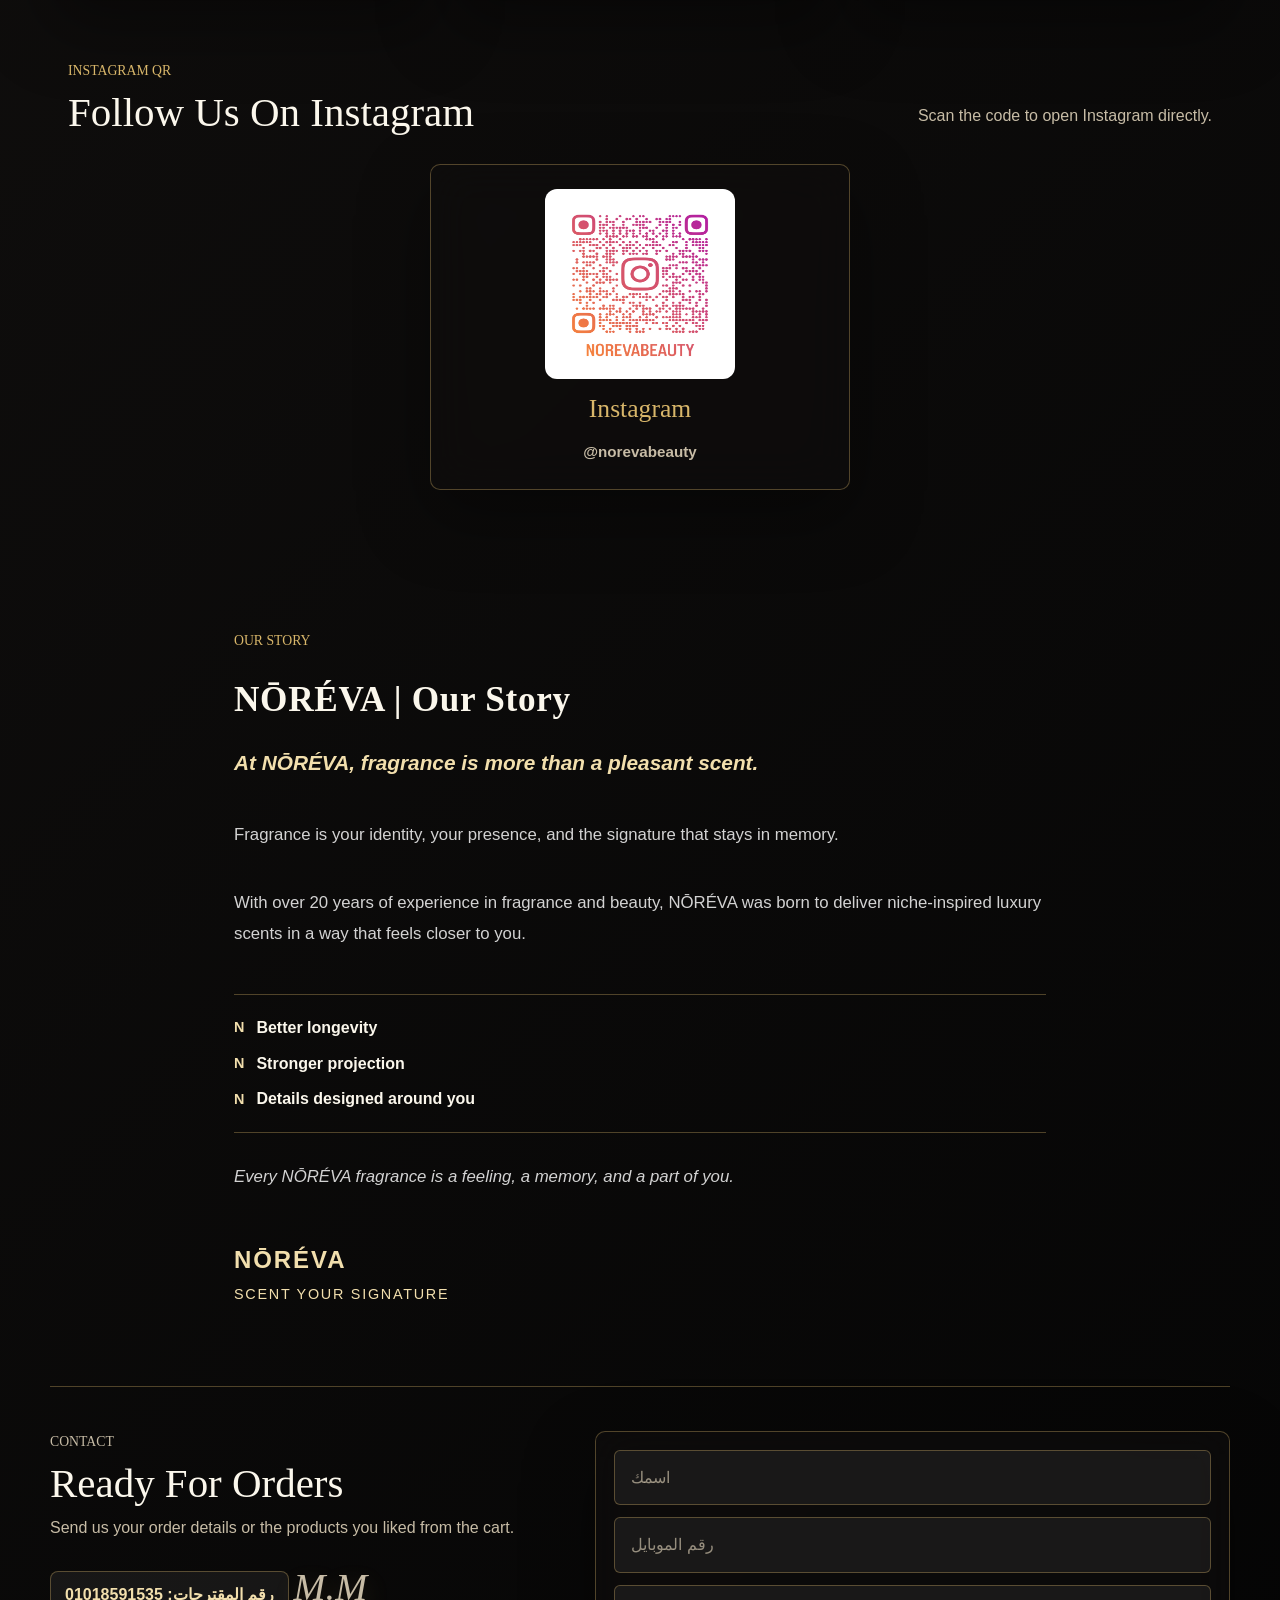
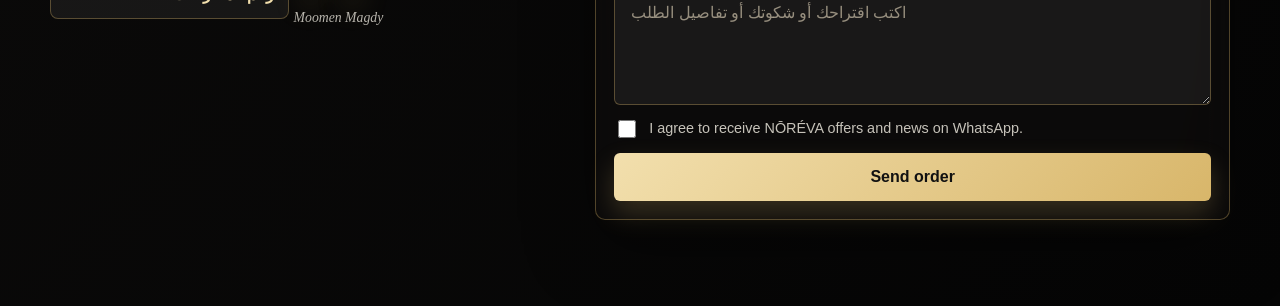
==== commit 5b64f429: "Add owner access page" ====
--- a/index.html
+++ b/index.html
@@ -24,7 +24,7 @@
     <meta name="twitter:description" content="More than perfume. A signature." />
     <meta name="twitter:image" content="https://k76j7fq9mn-jpg.github.io/noreva-beauty/assets/noreva-whatsapp-preview.jpeg?v=20260517-2" />
     <link rel="stylesheet" href="https://unpkg.com/aos@2.3.1/dist/aos.css" />
-    <link rel="stylesheet" href="styles.css?v=20260518-6" />
+    <link rel="stylesheet" href="styles.css?v=20260518-7" />
   </head>
   <body>
     <header class="site-header">
@@ -49,7 +49,6 @@
         <strong id="cartCount">0</strong>
       </button>
       <button class="language-toggle" type="button" id="languageToggle" aria-label="Switch language">EN</button>
-      <a class="admin-access" href="admin.html" aria-label="لوحة الإدارة">الإدارة</a>
     </header>
 
     <main>
@@ -349,7 +348,7 @@
     <div class="overlay" id="overlay"></div>
 
     <script src="https://unpkg.com/aos@2.3.1/dist/aos.js"></script>
-    <script src="products-data.js?v=20260518-6"></script>
-    <script src="script.js?v=20260518-6"></script>
+    <script src="products-data.js?v=20260518-7"></script>
+    <script src="script.js?v=20260518-7"></script>
   </body>
 </html>
--- a/styles.css
+++ b/styles.css
@@ -188,24 +188,6 @@
   color: var(--soft-gold);
   background: rgba(255, 255, 255, 0.08);
   font-weight: 900;
-}
-
-.admin-access {
-  display: none;
-  min-height: 40px;
-  align-items: center;
-  justify-content: center;
-  padding: 8px 13px;
-  border: 1px solid rgba(216, 182, 106, 0.42);
-  border-radius: 999px;
-  color: var(--soft-gold);
-  background: rgba(255, 255, 255, 0.08);
-  font-size: 0.86rem;
-  font-weight: 900;
-}
-
-.admin-mode .admin-access {
-  display: inline-flex;
 }
 
 .cart-toggle strong {
@@ -2055,22 +2037,6 @@
     background: rgba(7, 7, 7, 0.66);
   }
 
-  .admin-mode .site-header {
-    grid-template-columns: 52px minmax(0, 1fr) 52px 52px;
-    grid-template-areas:
-      "cart brand lang admin"
-      "nav nav nav nav";
-  }
-
-  .admin-access {
-    grid-area: admin;
-    width: 52px;
-    min-height: 40px;
-    padding: 7px 4px;
-    font-size: 0.66rem;
-    background: rgba(7, 7, 7, 0.66);
-  }
-
   .hero {
     min-height: 720px;
     align-items: center;
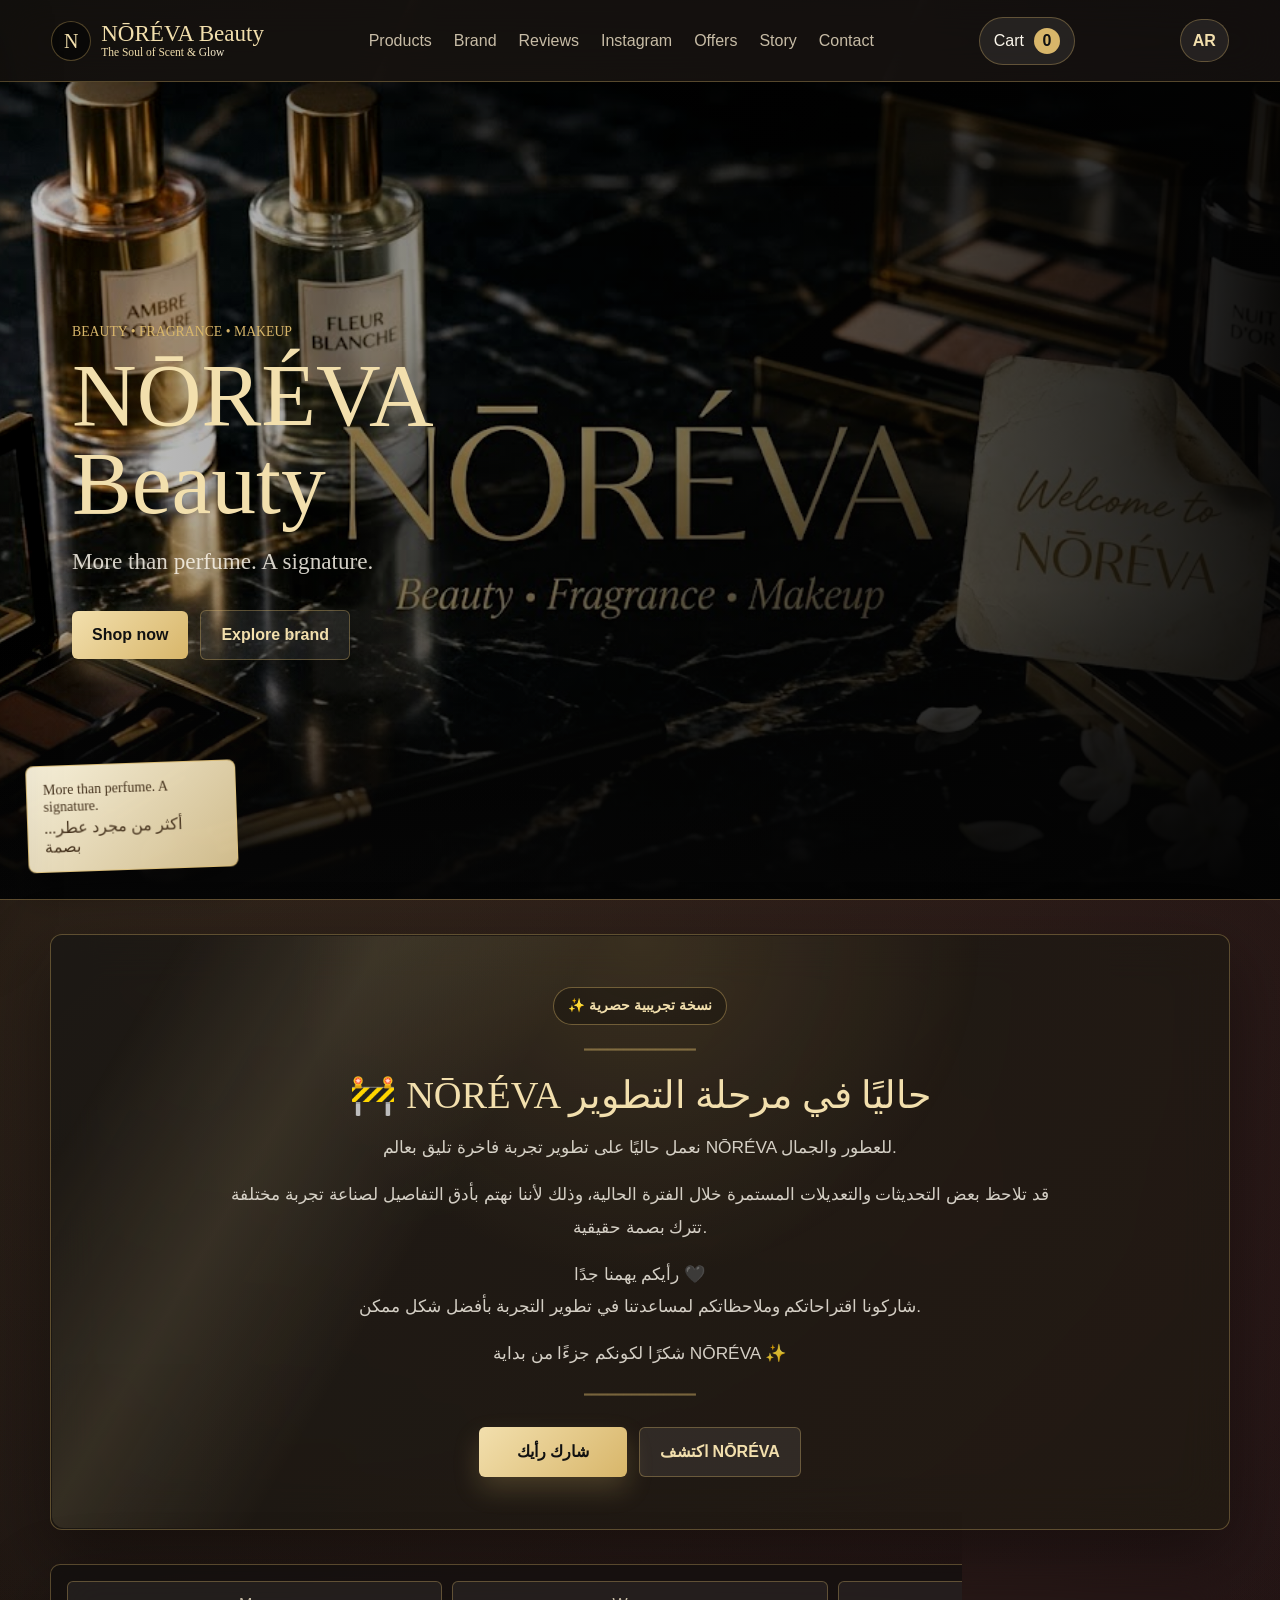
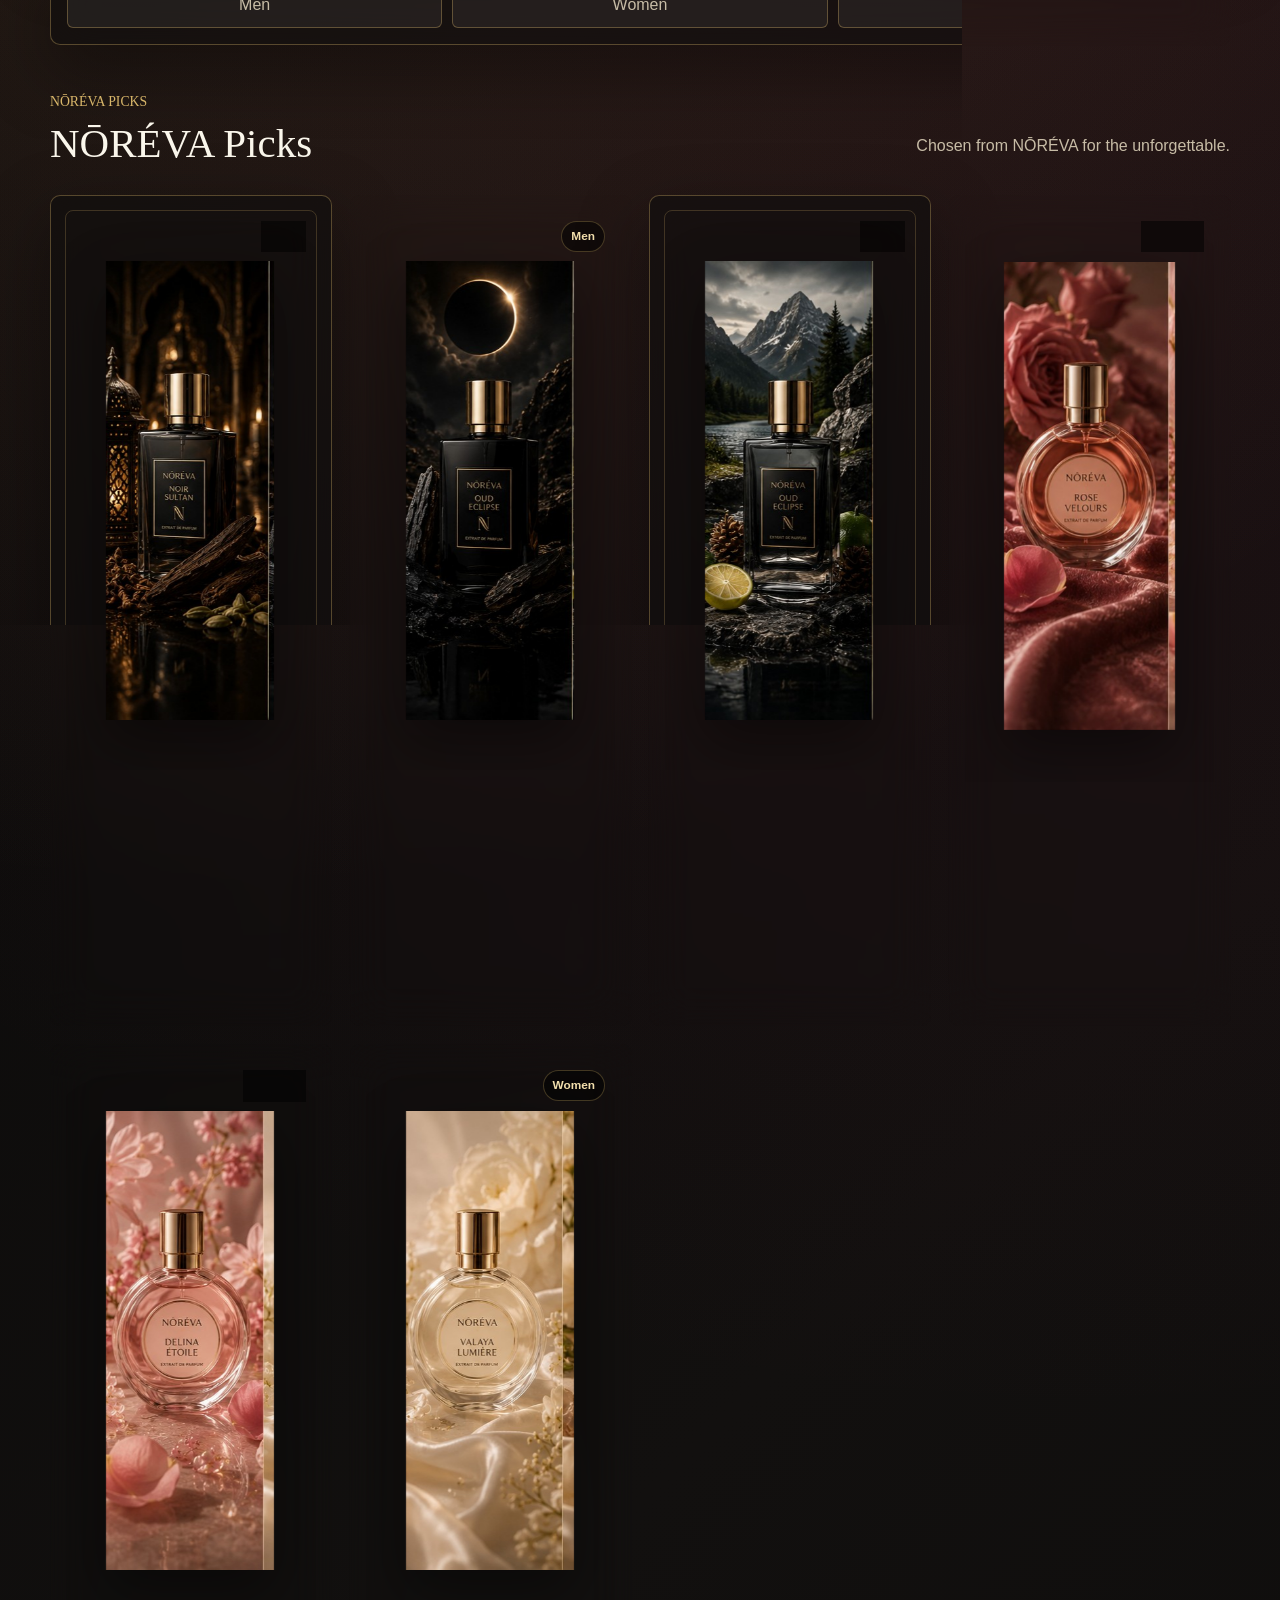
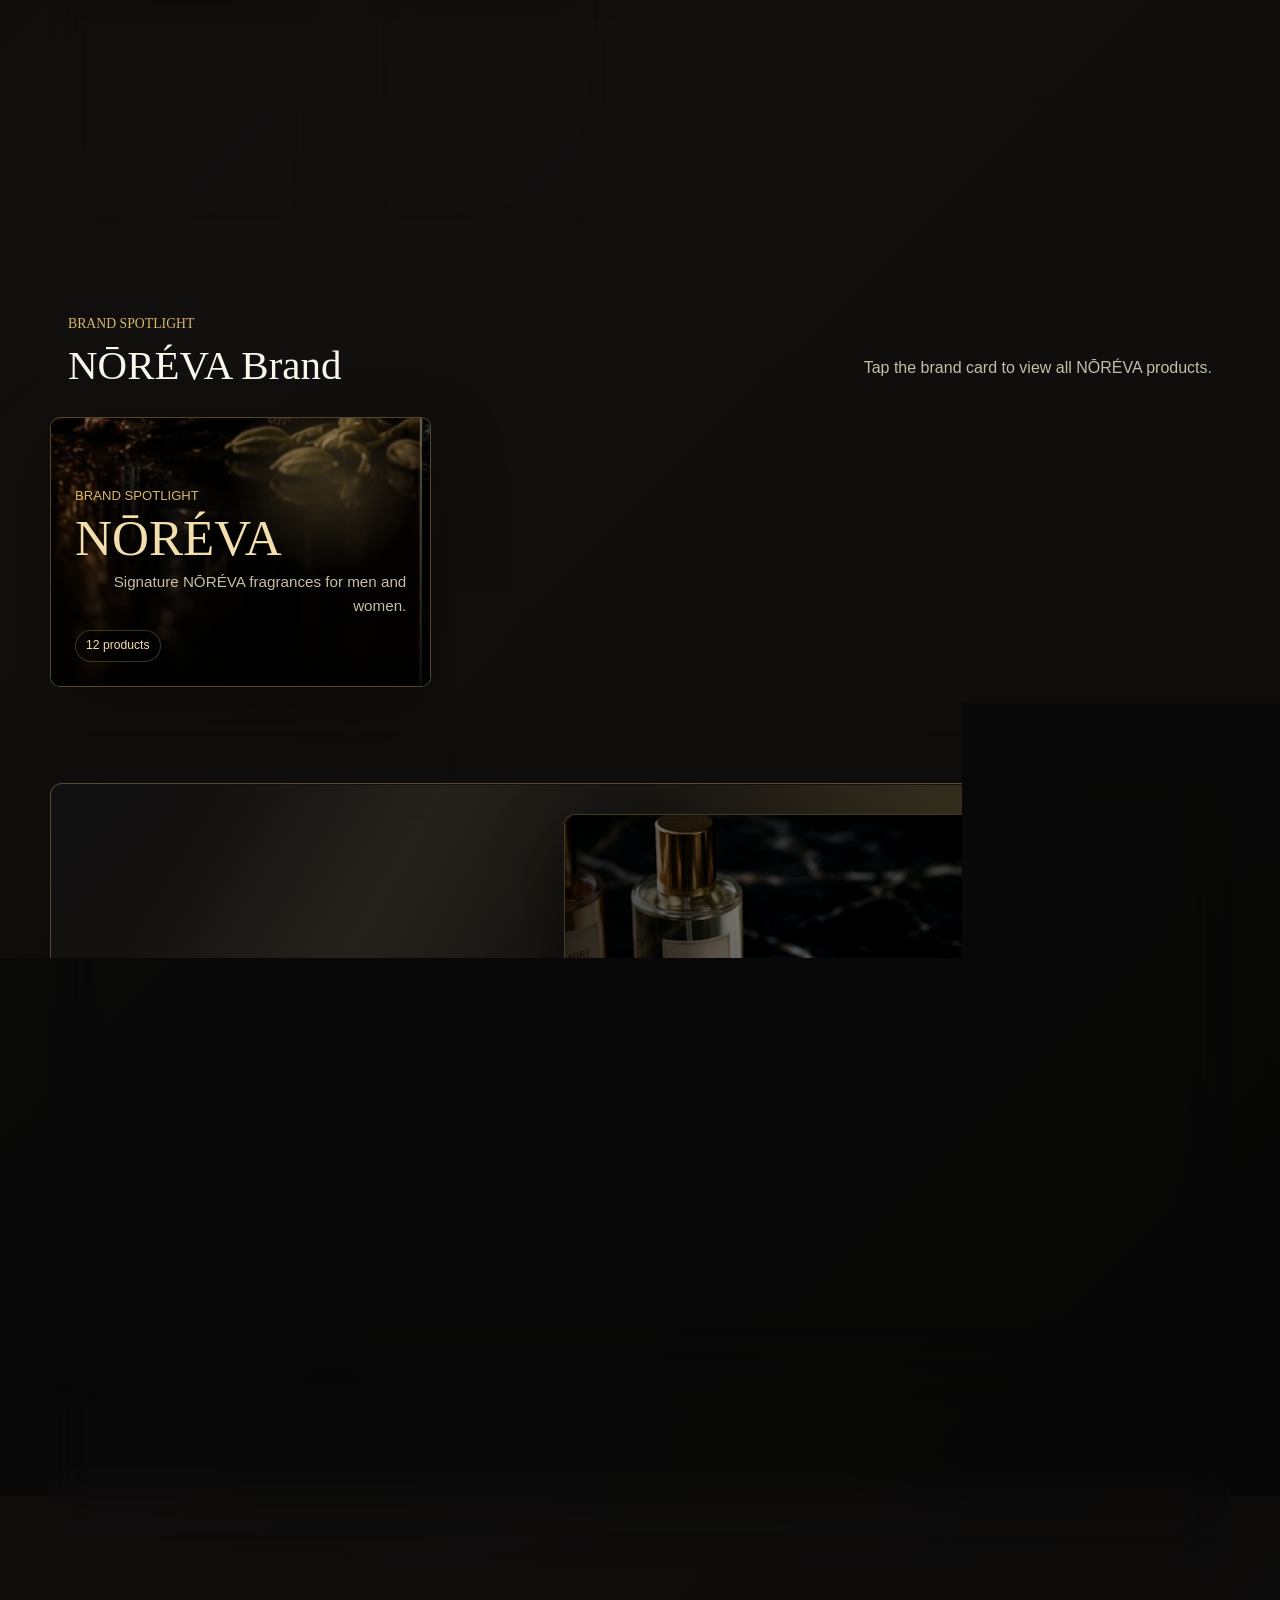
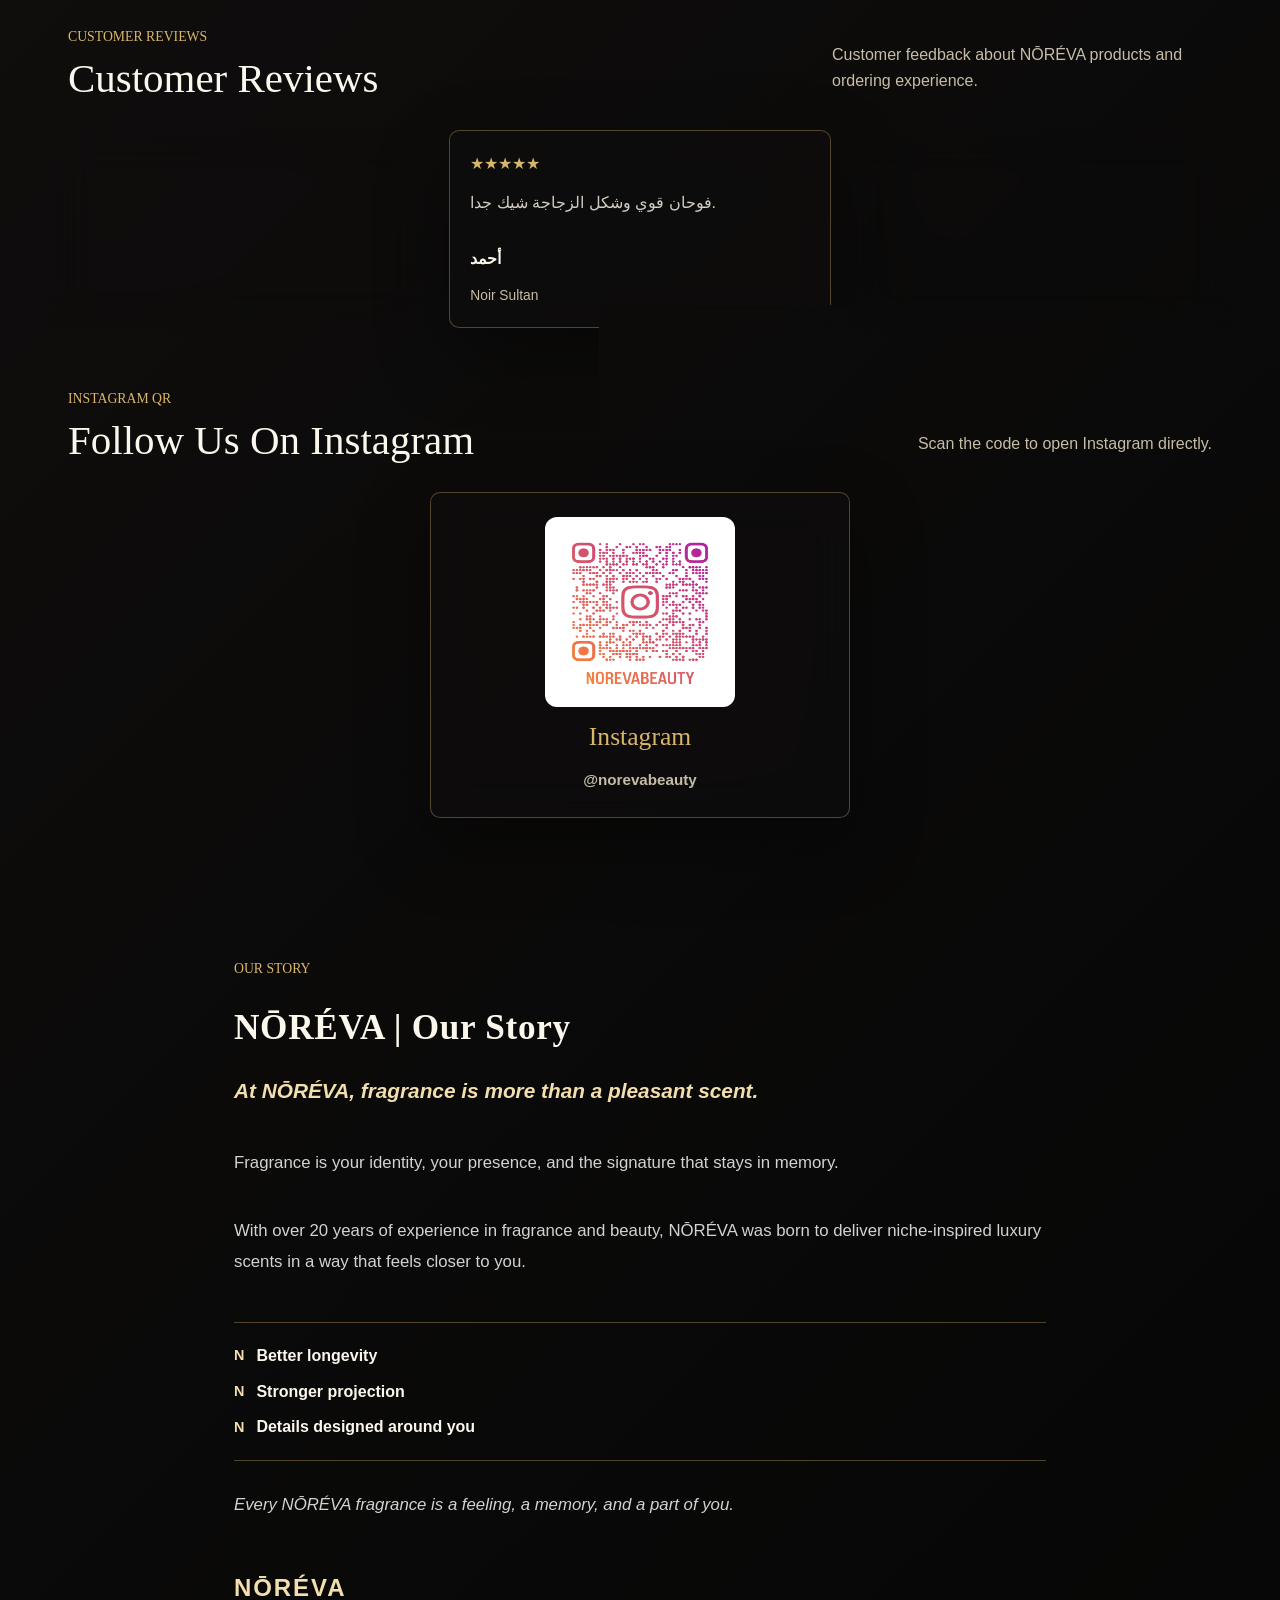
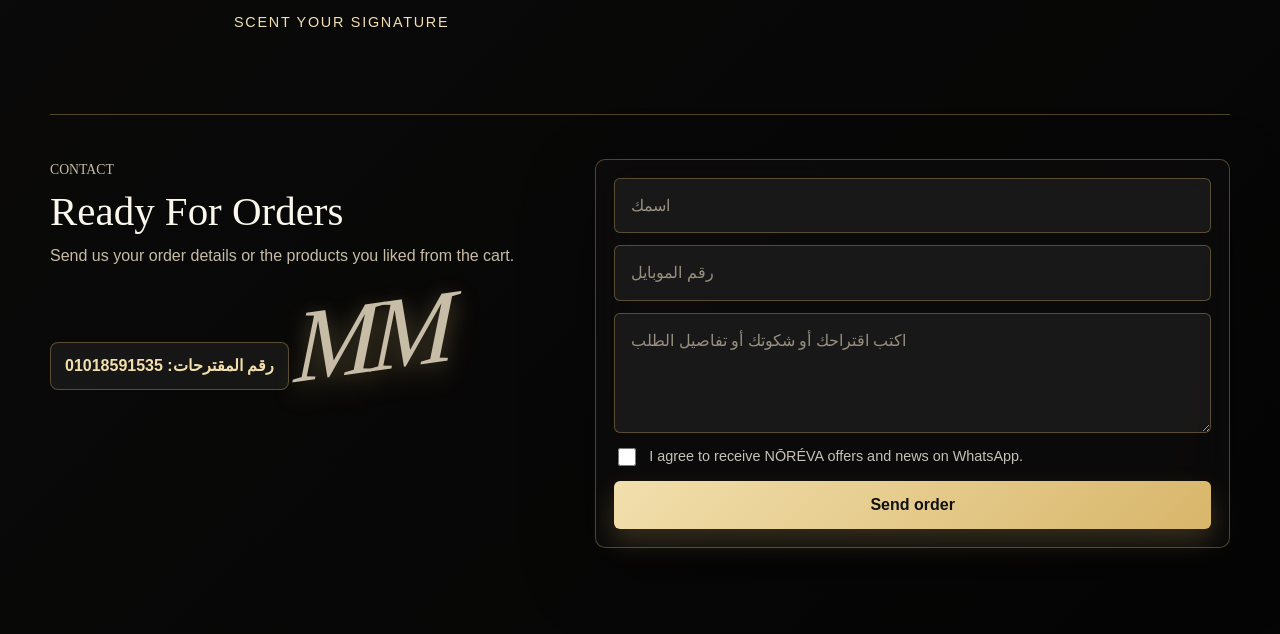
==== commit ae06f9fa: "Focus site on Noreva brand" ====
--- a/index.html
+++ b/index.html
@@ -24,7 +24,7 @@
     <meta name="twitter:description" content="More than perfume. A signature." />
     <meta name="twitter:image" content="https://k76j7fq9mn-jpg.github.io/noreva-beauty/assets/noreva-whatsapp-preview.jpeg?v=20260517-2" />
     <link rel="stylesheet" href="https://unpkg.com/aos@2.3.1/dist/aos.css" />
-    <link rel="stylesheet" href="styles.css?v=20260518-7" />
+    <link rel="stylesheet" href="styles.css?v=20260518-9" />
   </head>
   <body>
     <header class="site-header">
@@ -129,6 +129,24 @@
         <div class="spotlight-grid"></div>
       </section>
 
+      <section class="noreva-motion glass-panel" data-aos="fade-up" data-aos-duration="850">
+        <div class="motion-copy">
+          <p class="eyebrow">NŌRÉVA Motion</p>
+          <h2>حضور NŌRÉVA في كل تفصيلة</h2>
+          <p>لقطات هادئة تكمل إحساس البراند، وتعرض عالم NŌRÉVA كاختيار فاخر يسبق الكلام.</p>
+        </div>
+        <div class="motion-frame">
+          <video class="motion-video active" autoplay muted loop playsinline webkit-playsinline preload="auto" poster="assets/noreva-hero.jpg">
+            <source src="assets video/f_ba_f_b_b_c_f_d_c_mp_.mp4" type="video/mp4" />
+          </video>
+          <div class="motion-shine" aria-hidden="true"></div>
+          <div class="motion-caption">
+            <span>Signature Preview</span>
+            <strong>Scent your signature.</strong>
+          </div>
+        </div>
+      </section>
+
       <section class="offer-band glass-panel" id="offers" data-aos="fade-up">
         <div>
           <p class="eyebrow" id="offerLabel">Live Offer</p>
@@ -191,7 +209,7 @@
           <h2>جاهزين للطلبات والاستفسار</h2>
           <p>اكتب لنا تفاصيل الطلب، أو ابعت أسماء المنتجات اللي عجبتك من السلة.</p>
           <a class="suggestions-phone" href="tel:01018591535">رقم المقترحات: 01018591535</a>
-          <p class="signature-line"><span>M.M</span><strong>Moomen Magdy</strong></p>
+          <p class="signature-line" aria-label="MM signature"><span>MM</span></p>
         </div>
         <form class="contact-form glass-panel" data-aos="fade-up" data-aos-delay="120">
           <input name="contactName" type="text" placeholder="اسمك" aria-label="اسمك" required />
@@ -348,7 +366,7 @@
     <div class="overlay" id="overlay"></div>
 
     <script src="https://unpkg.com/aos@2.3.1/dist/aos.js"></script>
-    <script src="products-data.js?v=20260518-7"></script>
-    <script src="script.js?v=20260518-7"></script>
+    <script src="products-data.js?v=20260518-9"></script>
+    <script src="script.js?v=20260518-9"></script>
   </body>
 </html>
--- a/styles.css
+++ b/styles.css
@@ -311,6 +311,7 @@
 .section-heading,
 .products,
 .brand-spotlight,
+.noreva-motion,
 .offer-band,
 .contact {
   width: min(1180px, calc(100% - 36px));
@@ -727,24 +728,6 @@
     linear-gradient(180deg, rgba(0, 0, 0, 0.06), rgba(0, 0, 0, 0.84));
 }
 
-.brand-card.ajmal::after {
-  background:
-    radial-gradient(circle at 24% 18%, rgba(216, 182, 106, 0.32), transparent 26%),
-    linear-gradient(180deg, rgba(0, 0, 0, 0.12), rgba(22, 10, 4, 0.88));
-}
-
-.brand-card.catrice::after {
-  background:
-    radial-gradient(circle at 76% 20%, rgba(163, 31, 69, 0.34), transparent 26%),
-    linear-gradient(180deg, rgba(0, 0, 0, 0.08), rgba(38, 9, 22, 0.86));
-}
-
-.brand-card.essence::after {
-  background:
-    radial-gradient(circle at 30% 18%, rgba(15, 118, 110, 0.32), transparent 24%),
-    linear-gradient(180deg, rgba(0, 0, 0, 0.08), rgba(5, 26, 24, 0.86));
-}
-
 .brand-card:hover,
 .brand-card:focus-visible {
   transform: translateY(-5px) scale(1.012);
@@ -789,6 +772,101 @@
   background: rgba(0, 0, 0, 0.38);
   font-size: 0.76rem;
   font-style: normal;
+}
+
+.noreva-motion {
+  position: relative;
+  display: grid;
+  grid-template-columns: minmax(0, 0.82fr) minmax(360px, 1.18fr);
+  gap: clamp(18px, 4vw, 42px);
+  align-items: center;
+  margin-top: 34px;
+  padding: clamp(18px, 3vw, 30px);
+  overflow: hidden;
+  border-radius: 12px;
+  background:
+    linear-gradient(135deg, rgba(255, 255, 255, 0.035), rgba(216, 182, 106, 0.07)),
+    rgba(7, 7, 7, 0.66);
+}
+
+.noreva-motion::before {
+  content: "";
+  position: absolute;
+  inset: 1px;
+  pointer-events: none;
+  border-radius: inherit;
+  background:
+    radial-gradient(circle at 78% 10%, rgba(216, 182, 106, 0.2), transparent 34%),
+    linear-gradient(120deg, transparent 10%, rgba(246, 225, 166, 0.08), transparent 42%);
+}
+
+.motion-copy,
+.motion-frame {
+  position: relative;
+  z-index: 1;
+}
+
+.motion-copy h2 {
+  color: var(--soft-gold);
+}
+
+.motion-copy p:not(.eyebrow) {
+  max-width: 520px;
+  color: var(--muted);
+  line-height: 1.85;
+}
+
+.motion-frame {
+  min-height: clamp(320px, 44vw, 520px);
+  overflow: hidden;
+  border: 1px solid rgba(216, 182, 106, 0.3);
+  border-radius: 10px;
+  background: #050505;
+  box-shadow: 0 28px 70px rgba(0, 0, 0, 0.48);
+}
+
+.motion-video {
+  position: absolute;
+  inset: 0;
+  width: 100%;
+  height: 100%;
+  object-fit: cover;
+  opacity: 0.82;
+  filter: saturate(1.05) contrast(1.08);
+  transform: scale(1.01);
+}
+
+.motion-shine {
+  position: absolute;
+  inset: 0;
+  background:
+    linear-gradient(90deg, rgba(0, 0, 0, 0.7), transparent 42%, rgba(0, 0, 0, 0.38)),
+    linear-gradient(180deg, rgba(0, 0, 0, 0.08), rgba(0, 0, 0, 0.72));
+}
+
+.motion-caption {
+  position: absolute;
+  right: clamp(16px, 3vw, 30px);
+  bottom: clamp(16px, 3vw, 30px);
+  display: grid;
+  gap: 6px;
+  max-width: 320px;
+  text-align: start;
+}
+
+.motion-caption span {
+  color: var(--gold);
+  font-size: 0.78rem;
+  font-weight: 900;
+  text-transform: uppercase;
+}
+
+.motion-caption strong {
+  color: var(--soft-gold);
+  font-family: var(--serif);
+  font-size: clamp(1.75rem, 3.4vw, 3.4rem);
+  font-weight: 300;
+  line-height: 1;
 }
 
 .spotlight-card {
@@ -823,24 +901,6 @@
   background: linear-gradient(180deg, rgba(0, 0, 0, 0.1), rgba(0, 0, 0, 0.78));
 }
 
-.spotlight-card.ajmal {
-  --spotlight-bg:
-    radial-gradient(circle at 25% 20%, rgba(216, 182, 106, 0.7), transparent 22%),
-    linear-gradient(135deg, #070707, #2c1d0f 52%, #060606);
-}
-
-.spotlight-card.catrice {
-  --spotlight-bg:
-    radial-gradient(circle at 70% 20%, rgba(163, 31, 69, 0.7), transparent 24%),
-    linear-gradient(135deg, #090809, #3d1424 54%, #080808);
-}
-
-.spotlight-card.essence {
-  --spotlight-bg:
-    radial-gradient(circle at 30% 18%, rgba(15, 118, 110, 0.65), transparent 24%),
-    linear-gradient(135deg, #070909, #12312d 56%, #060606);
-}
-
 .spotlight-card span {
   color: var(--soft-gold);
   font-family: var(--serif);
@@ -987,28 +1047,22 @@
 }
 
 .signature-line {
-  display: inline-grid;
-  gap: 2px;
-  margin-top: 14px;
-  color: var(--soft-gold);
+  display: inline-flex;
+  margin: 16px 0 0;
+  color: var(--soft-gold);
+  transform: rotate(-8deg) skewX(-10deg);
 }
 
 .signature-line span {
   font-family: var(--serif);
-  font-size: clamp(1.7rem, 3vw, 2.45rem);
+  font-size: clamp(3.6rem, 8vw, 6.4rem);
   font-style: italic;
   font-weight: 300;
-  line-height: 0.9;
-  text-shadow: 0 10px 26px rgba(216, 182, 106, 0.22);
-}
-
-.signature-line strong {
-  color: rgba(251, 247, 236, 0.72);
-  font-family: var(--serif);
-  font-size: 0.86rem;
-  font-style: italic;
-  font-weight: 300;
-  letter-spacing: 0;
+  line-height: 0.72;
+  letter-spacing: -0.08em;
+  text-shadow:
+    0 10px 26px rgba(216, 182, 106, 0.28),
+    0 0 22px rgba(242, 223, 173, 0.12);
 }
 
 .contact-form {
@@ -2083,6 +2137,7 @@
   .section-heading,
   .products,
   .brand-spotlight,
+  .noreva-motion,
   .reviews-section,
   .social-section,
   .offer-band,
@@ -2108,6 +2163,25 @@
   .exclusive-preview p:not(.preview-label) {
     font-size: 0.96rem;
     line-height: 1.85;
+  }
+
+  .noreva-motion {
+    grid-template-columns: 1fr;
+    gap: 18px;
+    margin-top: 24px;
+    padding: 16px;
+  }
+
+  .motion-frame {
+    min-height: 360px;
+  }
+
+  .motion-copy {
+    text-align: center;
+  }
+
+  .motion-copy p:not(.eyebrow) {
+    margin-inline: auto;
   }
 
   .preview-actions {
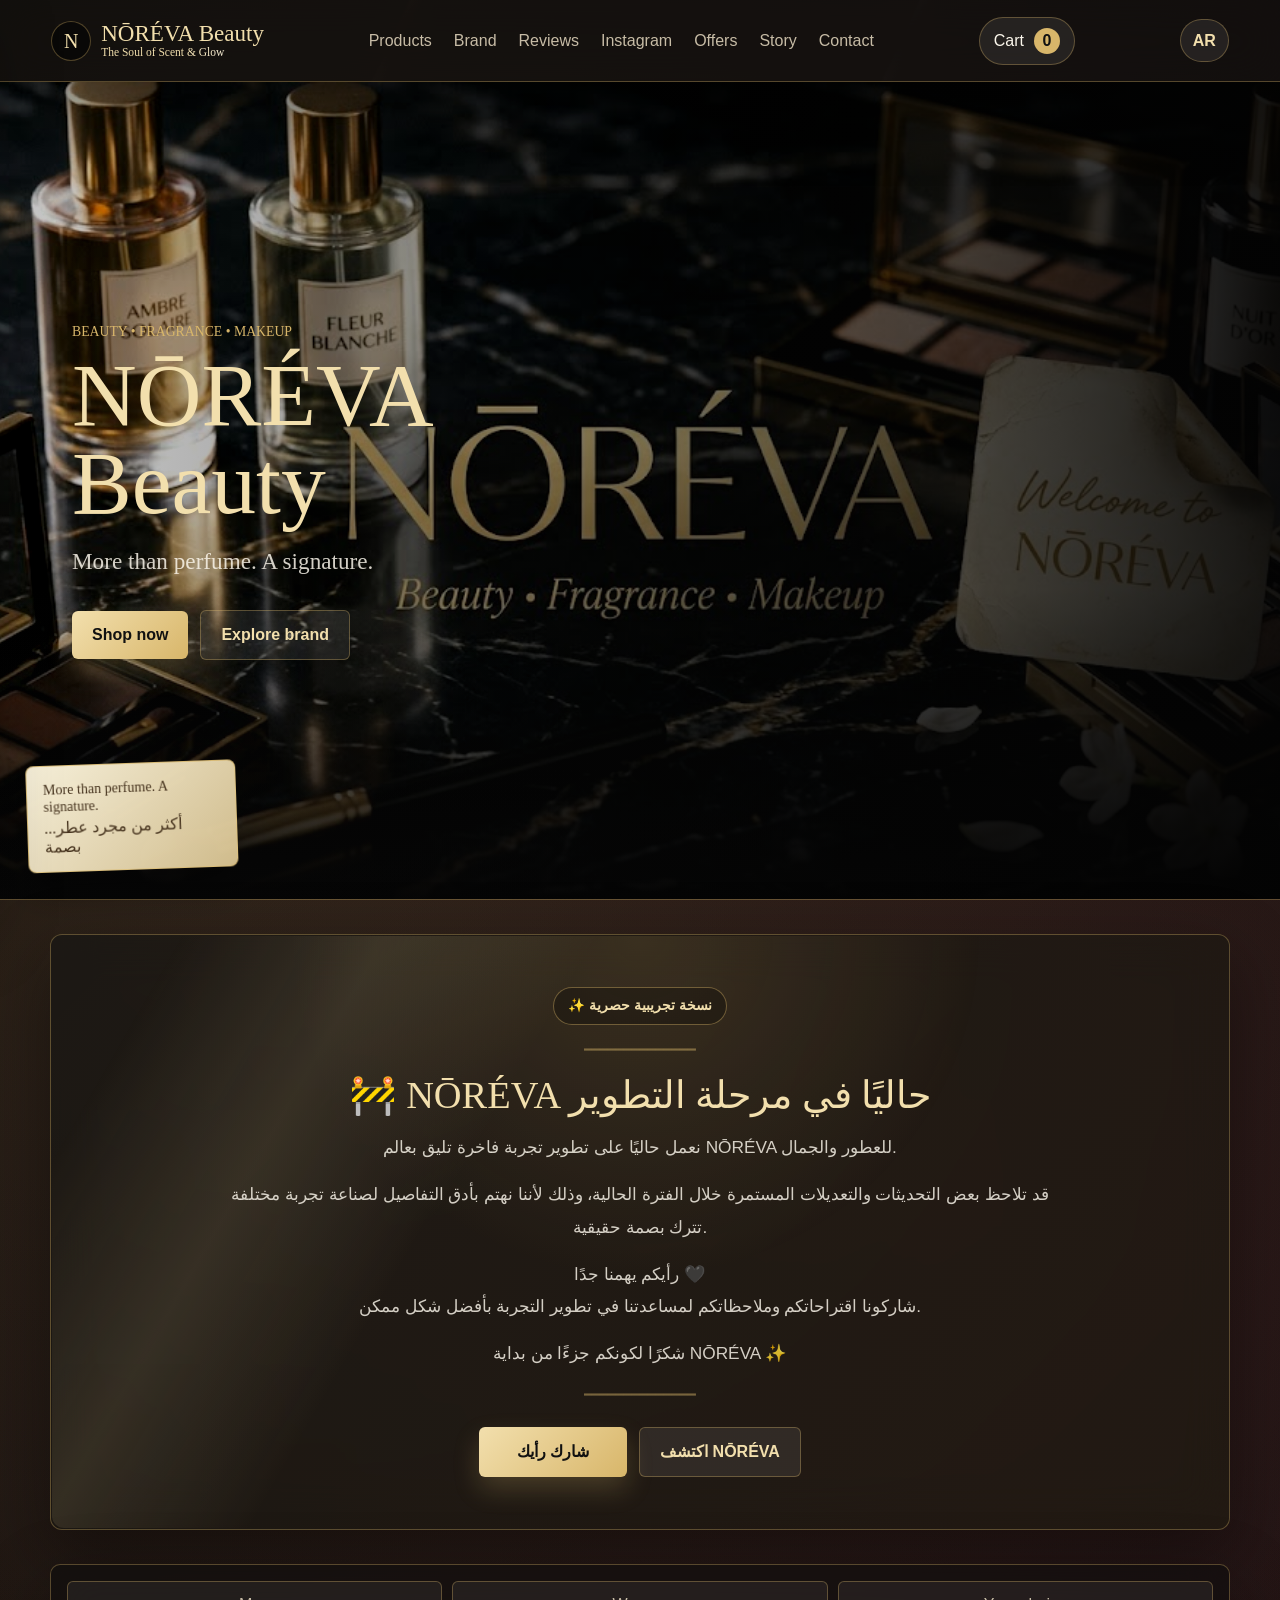
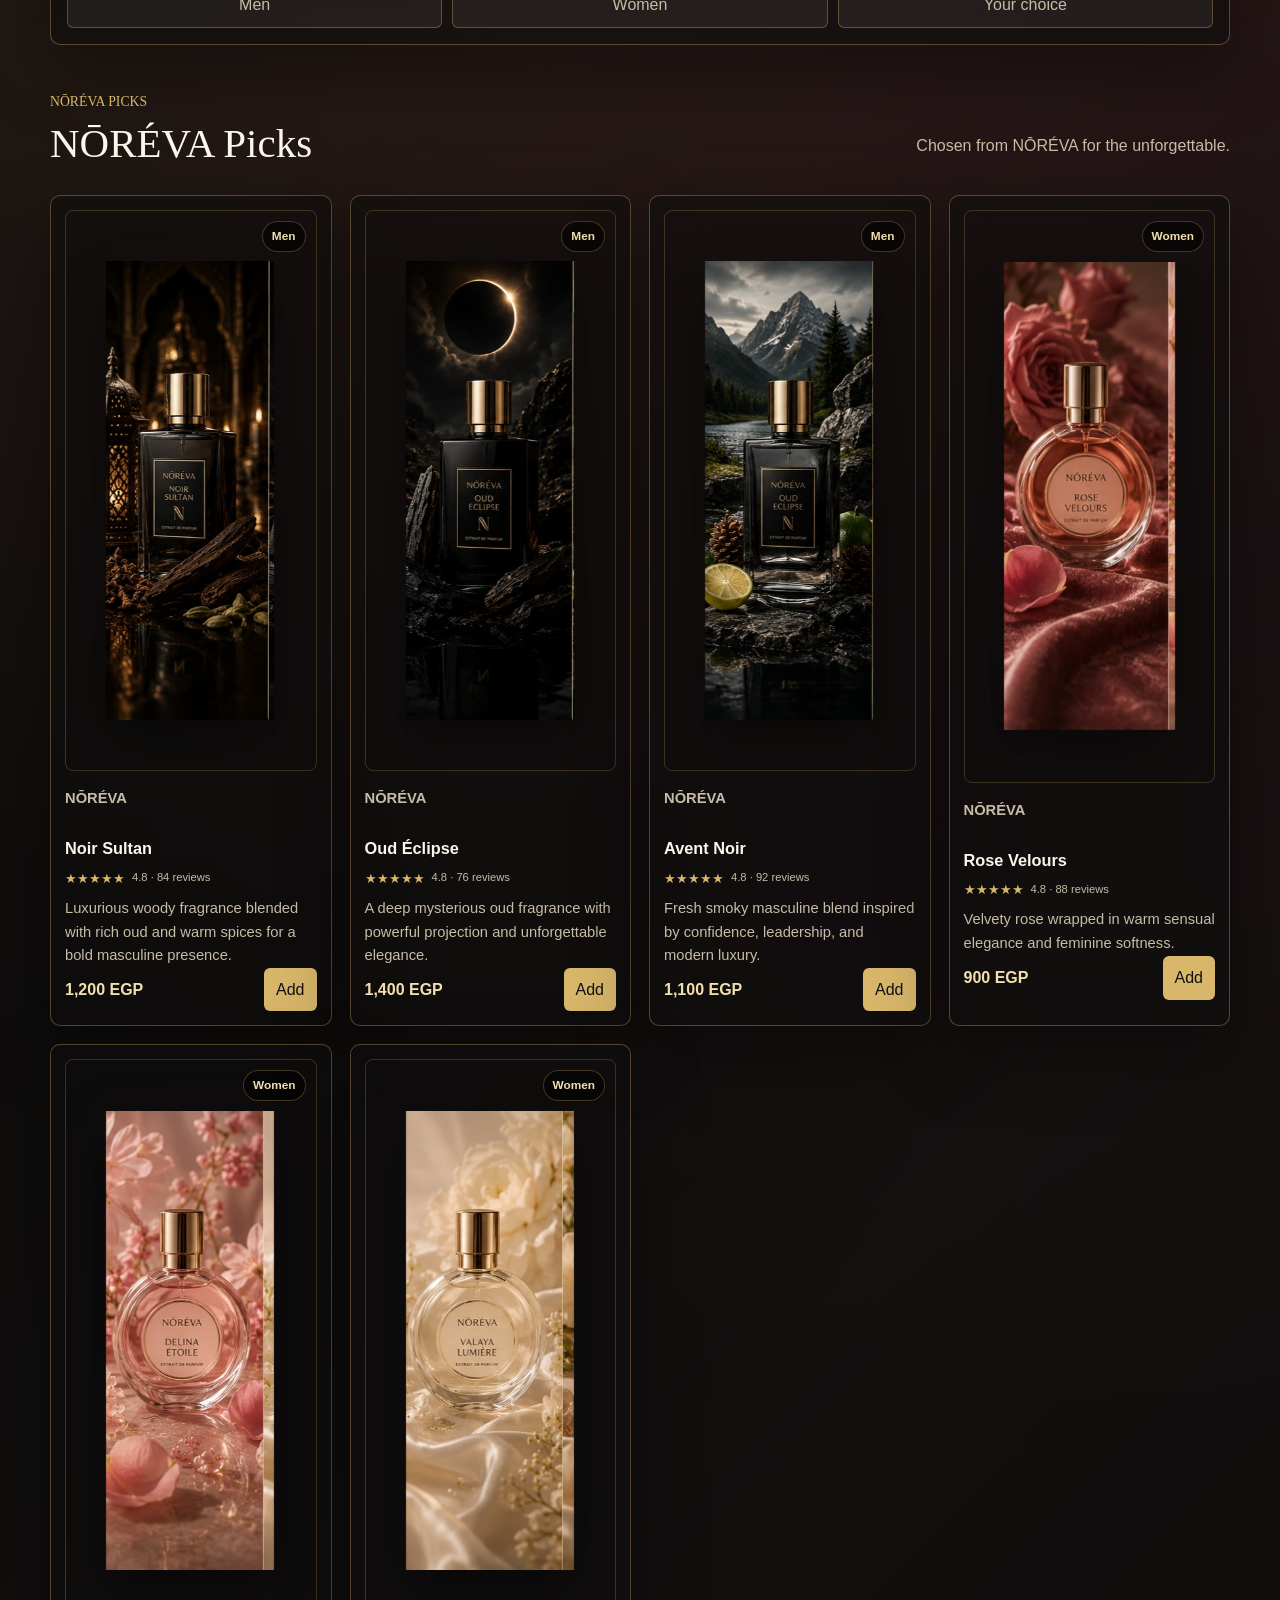
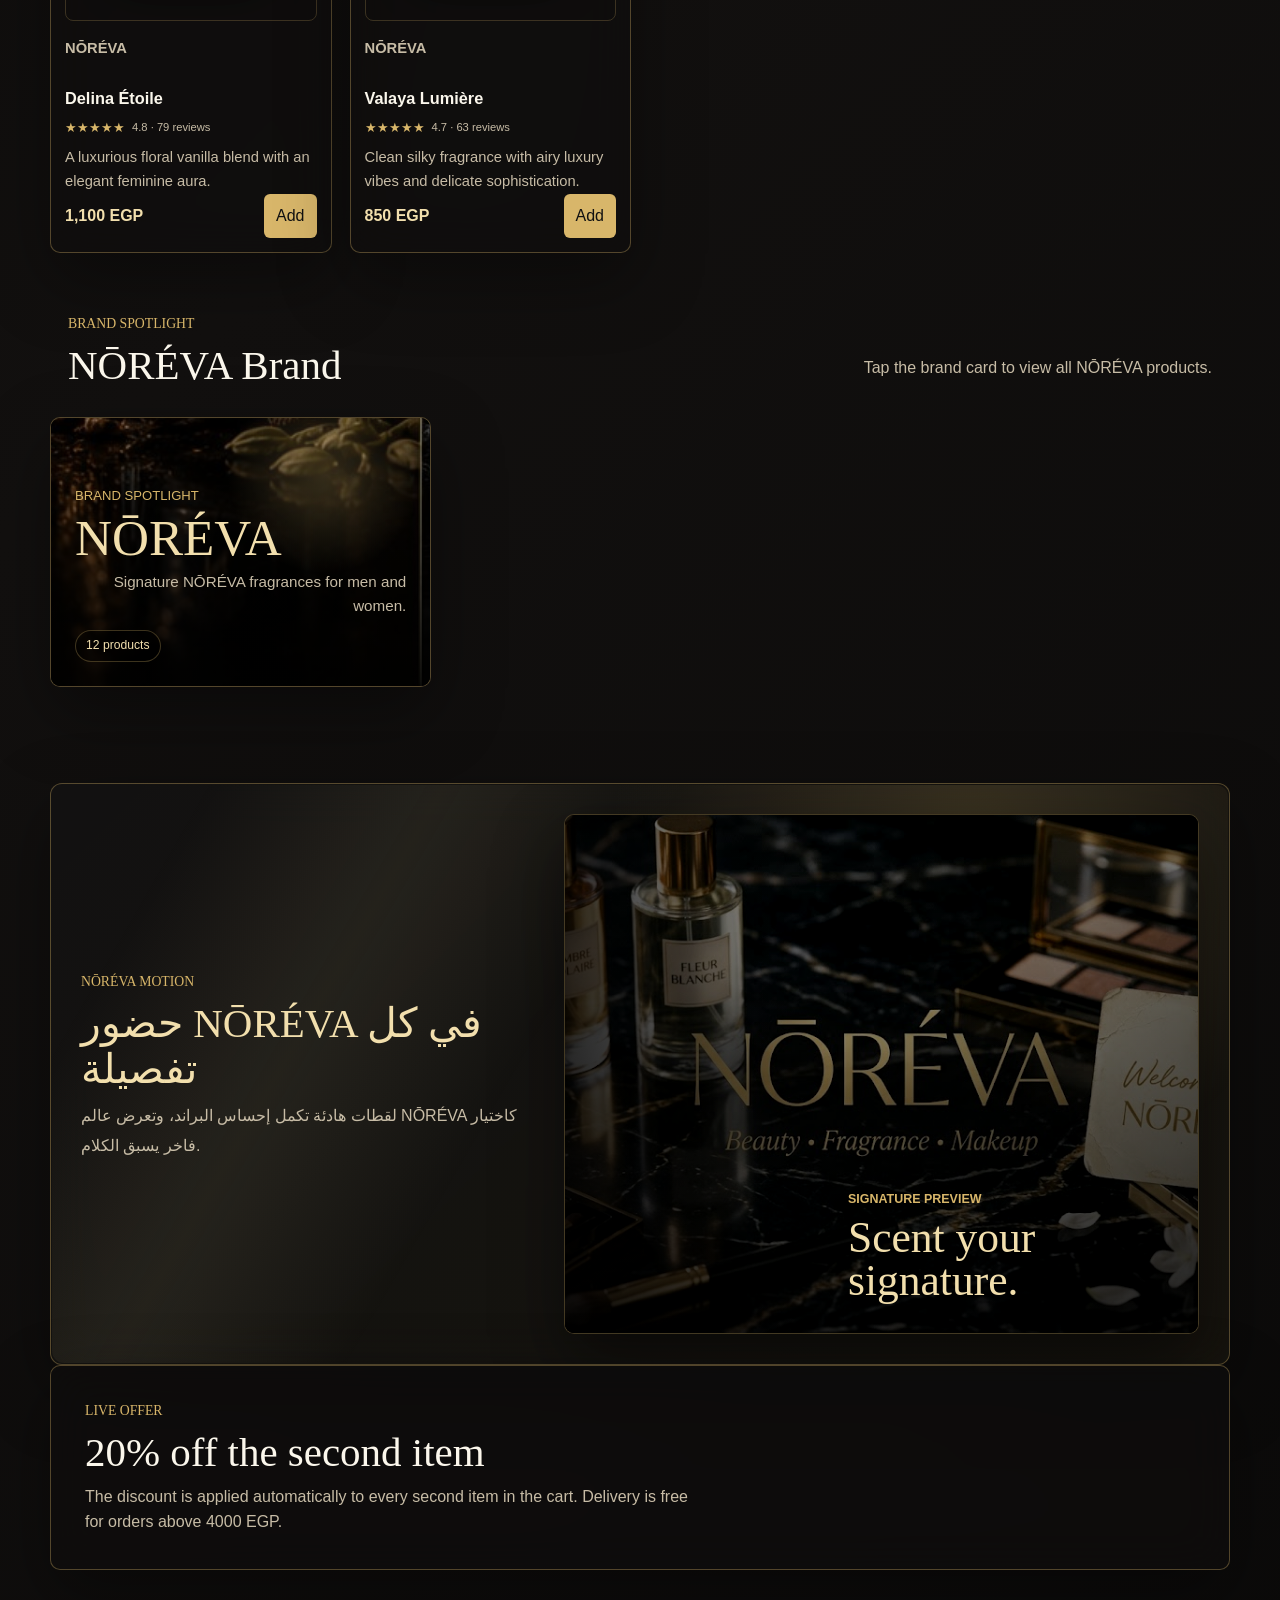
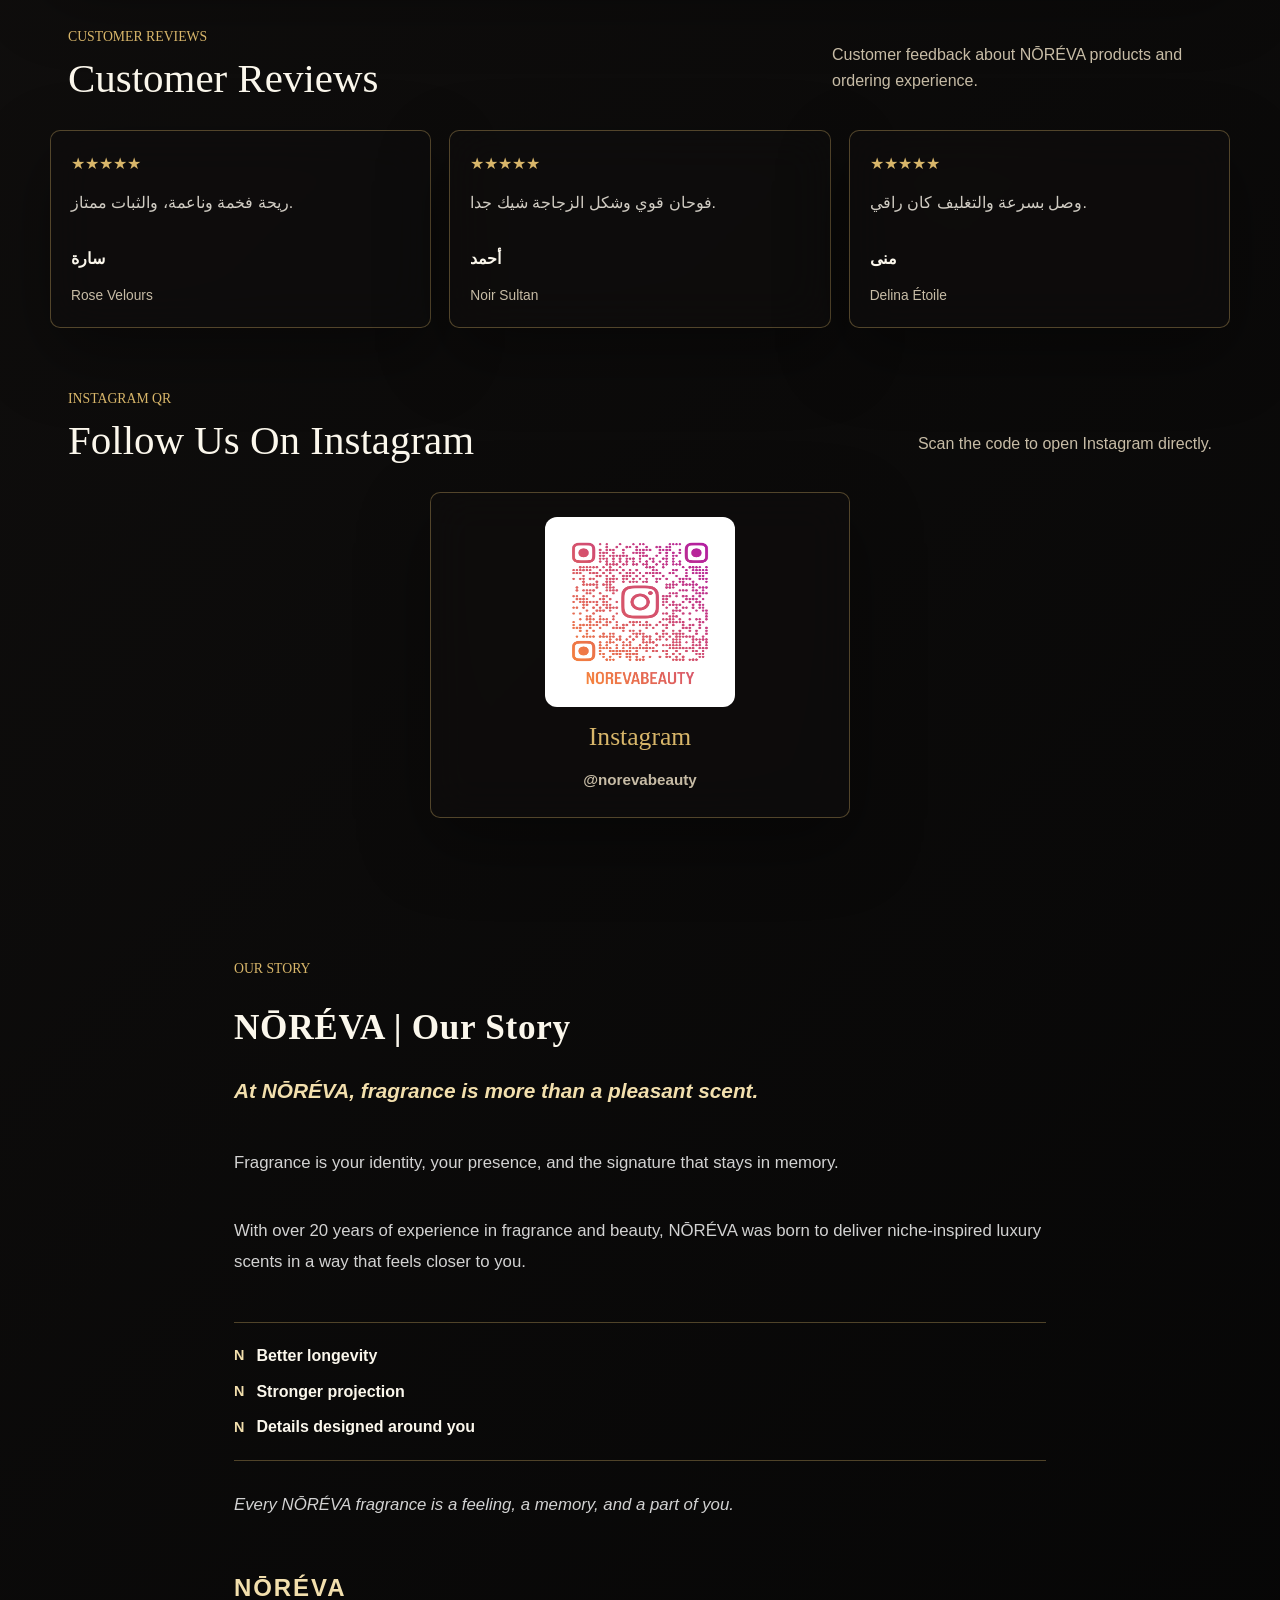
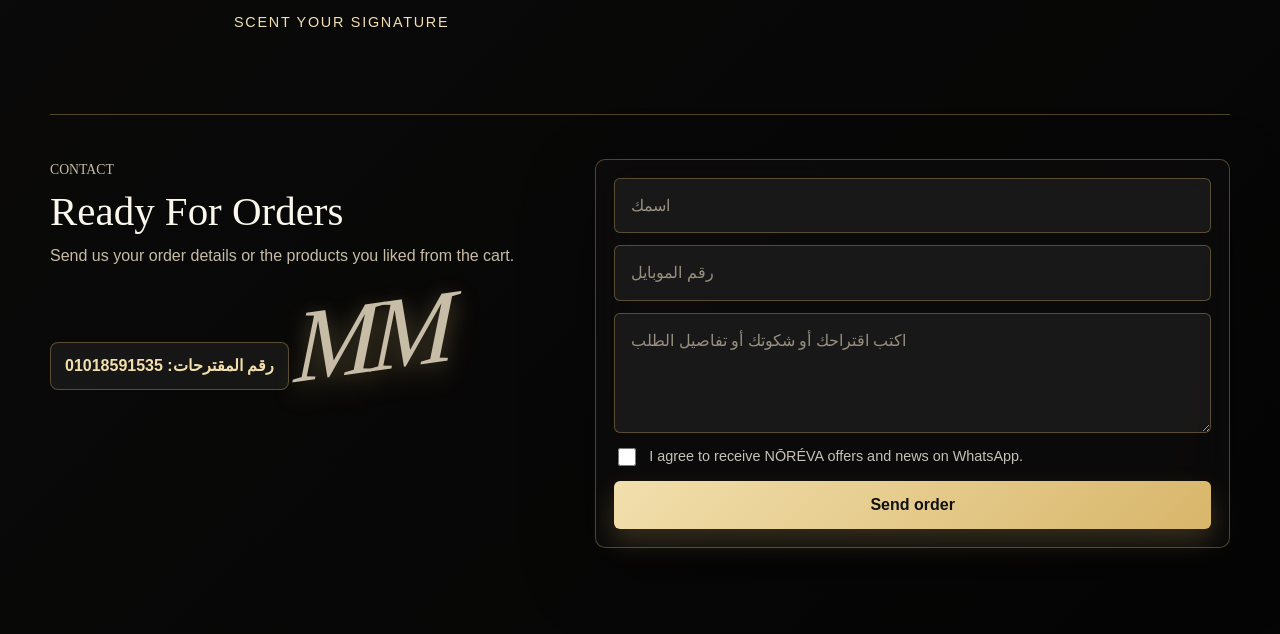
==== commit 93282fa0: "Fix owner admin login" ====
--- a/index.html
+++ b/index.html
@@ -24,7 +24,7 @@
     <meta name="twitter:description" content="More than perfume. A signature." />
     <meta name="twitter:image" content="https://k76j7fq9mn-jpg.github.io/noreva-beauty/assets/noreva-whatsapp-preview.jpeg?v=20260517-2" />
     <link rel="stylesheet" href="https://unpkg.com/aos@2.3.1/dist/aos.css" />
-    <link rel="stylesheet" href="styles.css?v=20260518-9" />
+    <link rel="stylesheet" href="styles.css?v=20260518-10" />
   </head>
   <body>
     <header class="site-header">
@@ -366,7 +366,7 @@
     <div class="overlay" id="overlay"></div>
 
     <script src="https://unpkg.com/aos@2.3.1/dist/aos.js"></script>
-    <script src="products-data.js?v=20260518-9"></script>
-    <script src="script.js?v=20260518-9"></script>
+    <script src="products-data.js?v=20260518-10"></script>
+    <script src="script.js?v=20260518-10"></script>
   </body>
 </html>
